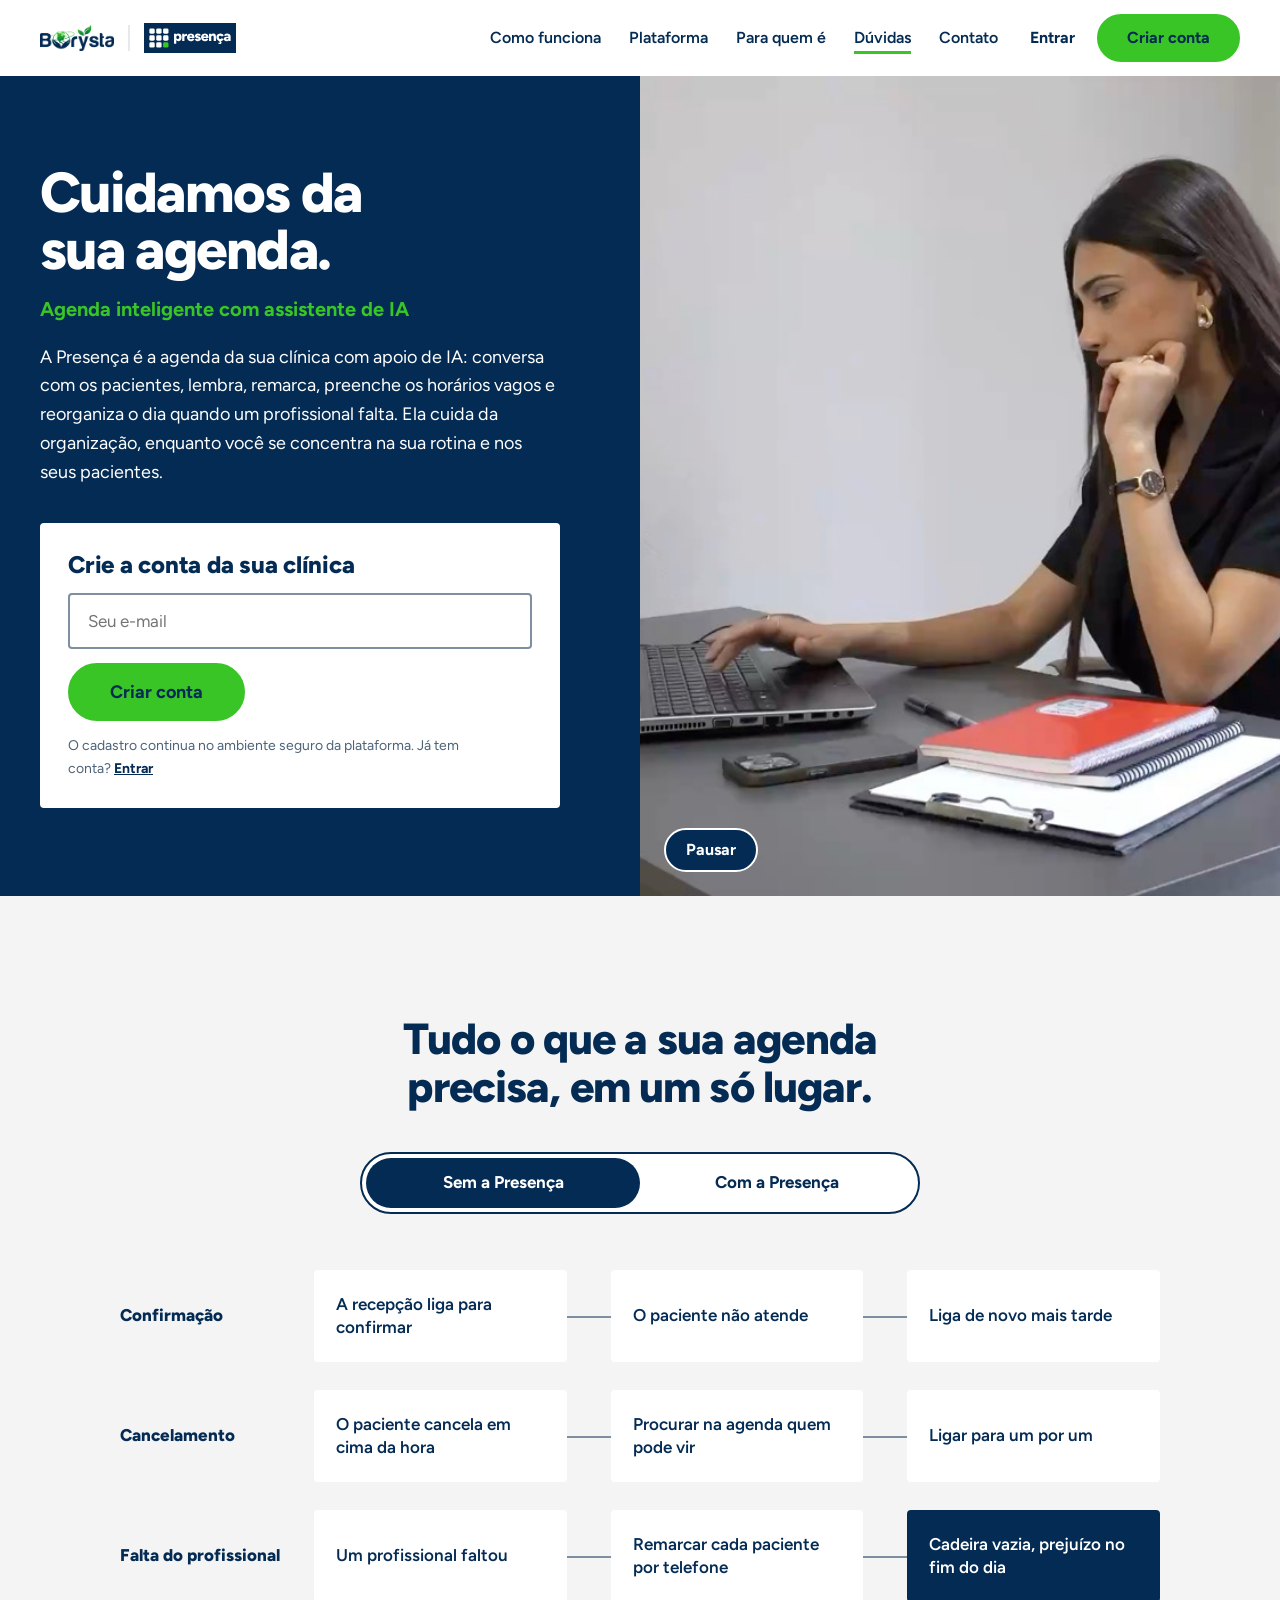
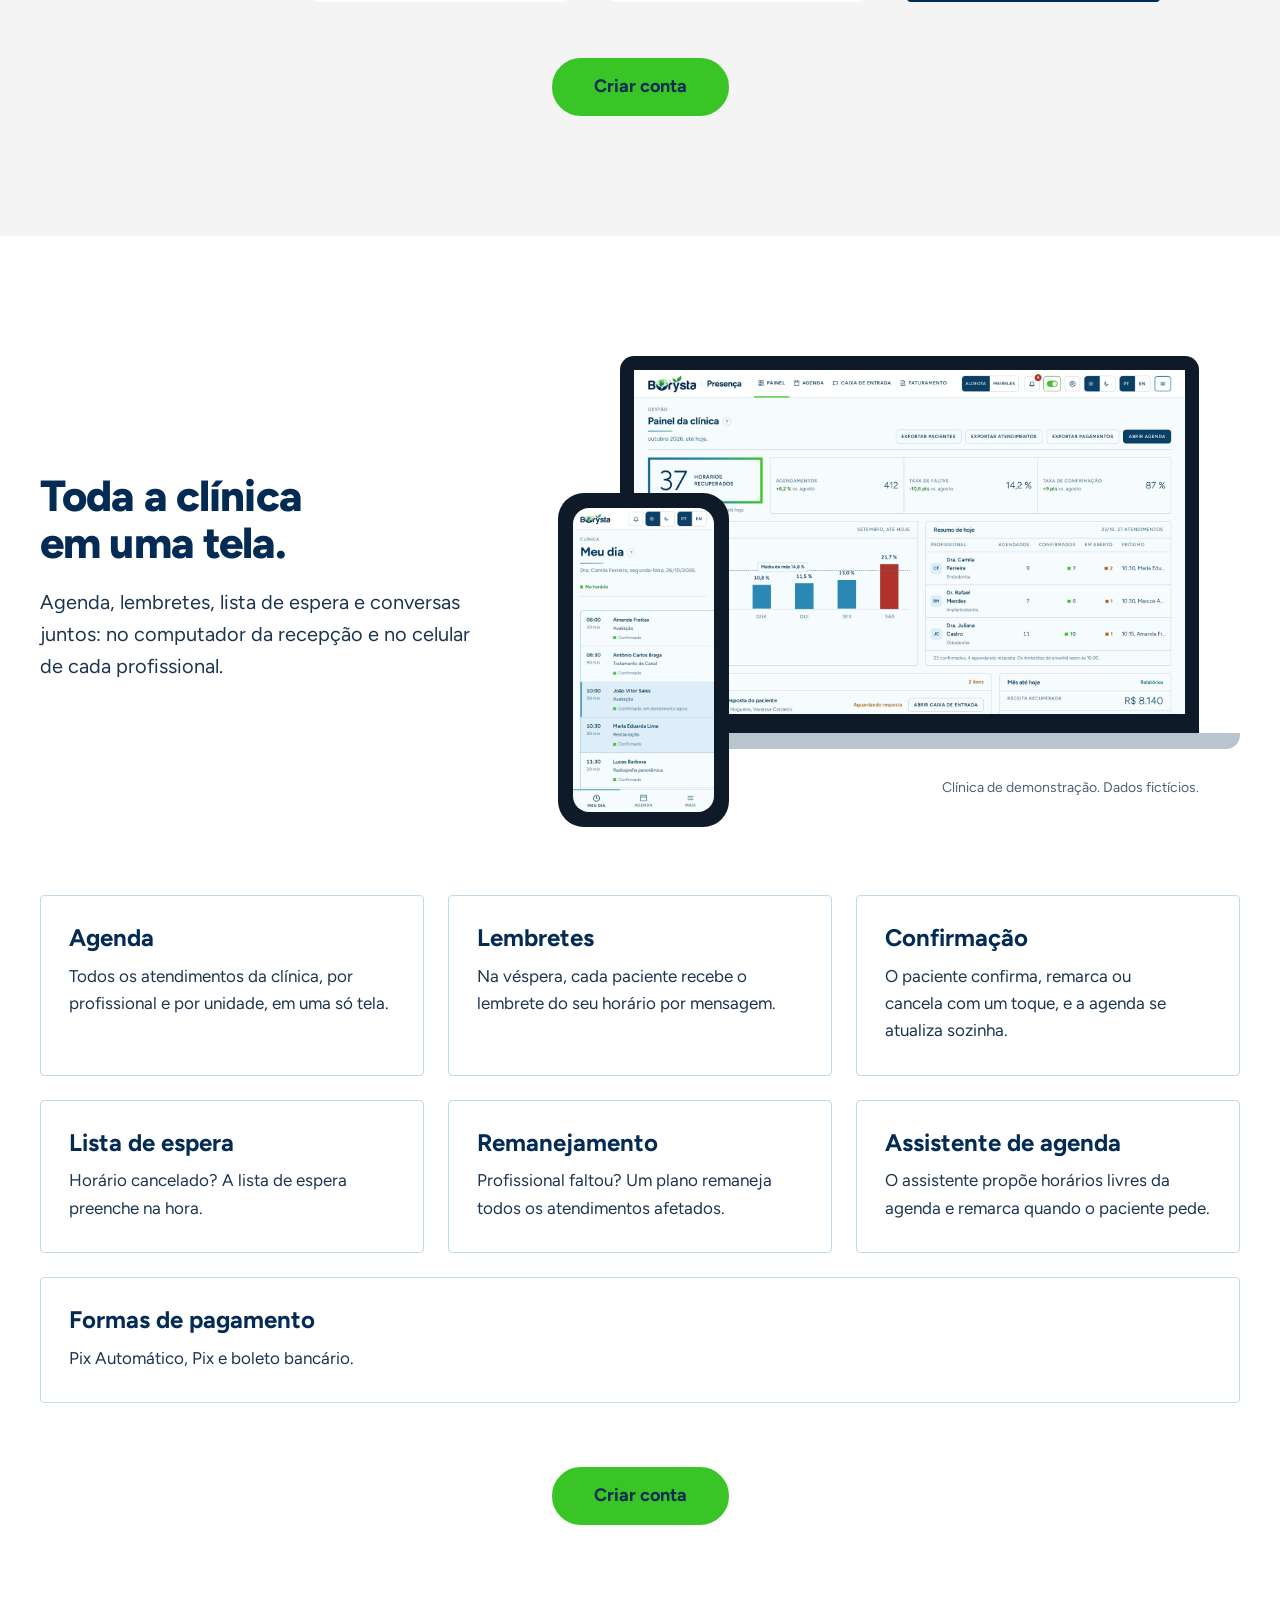
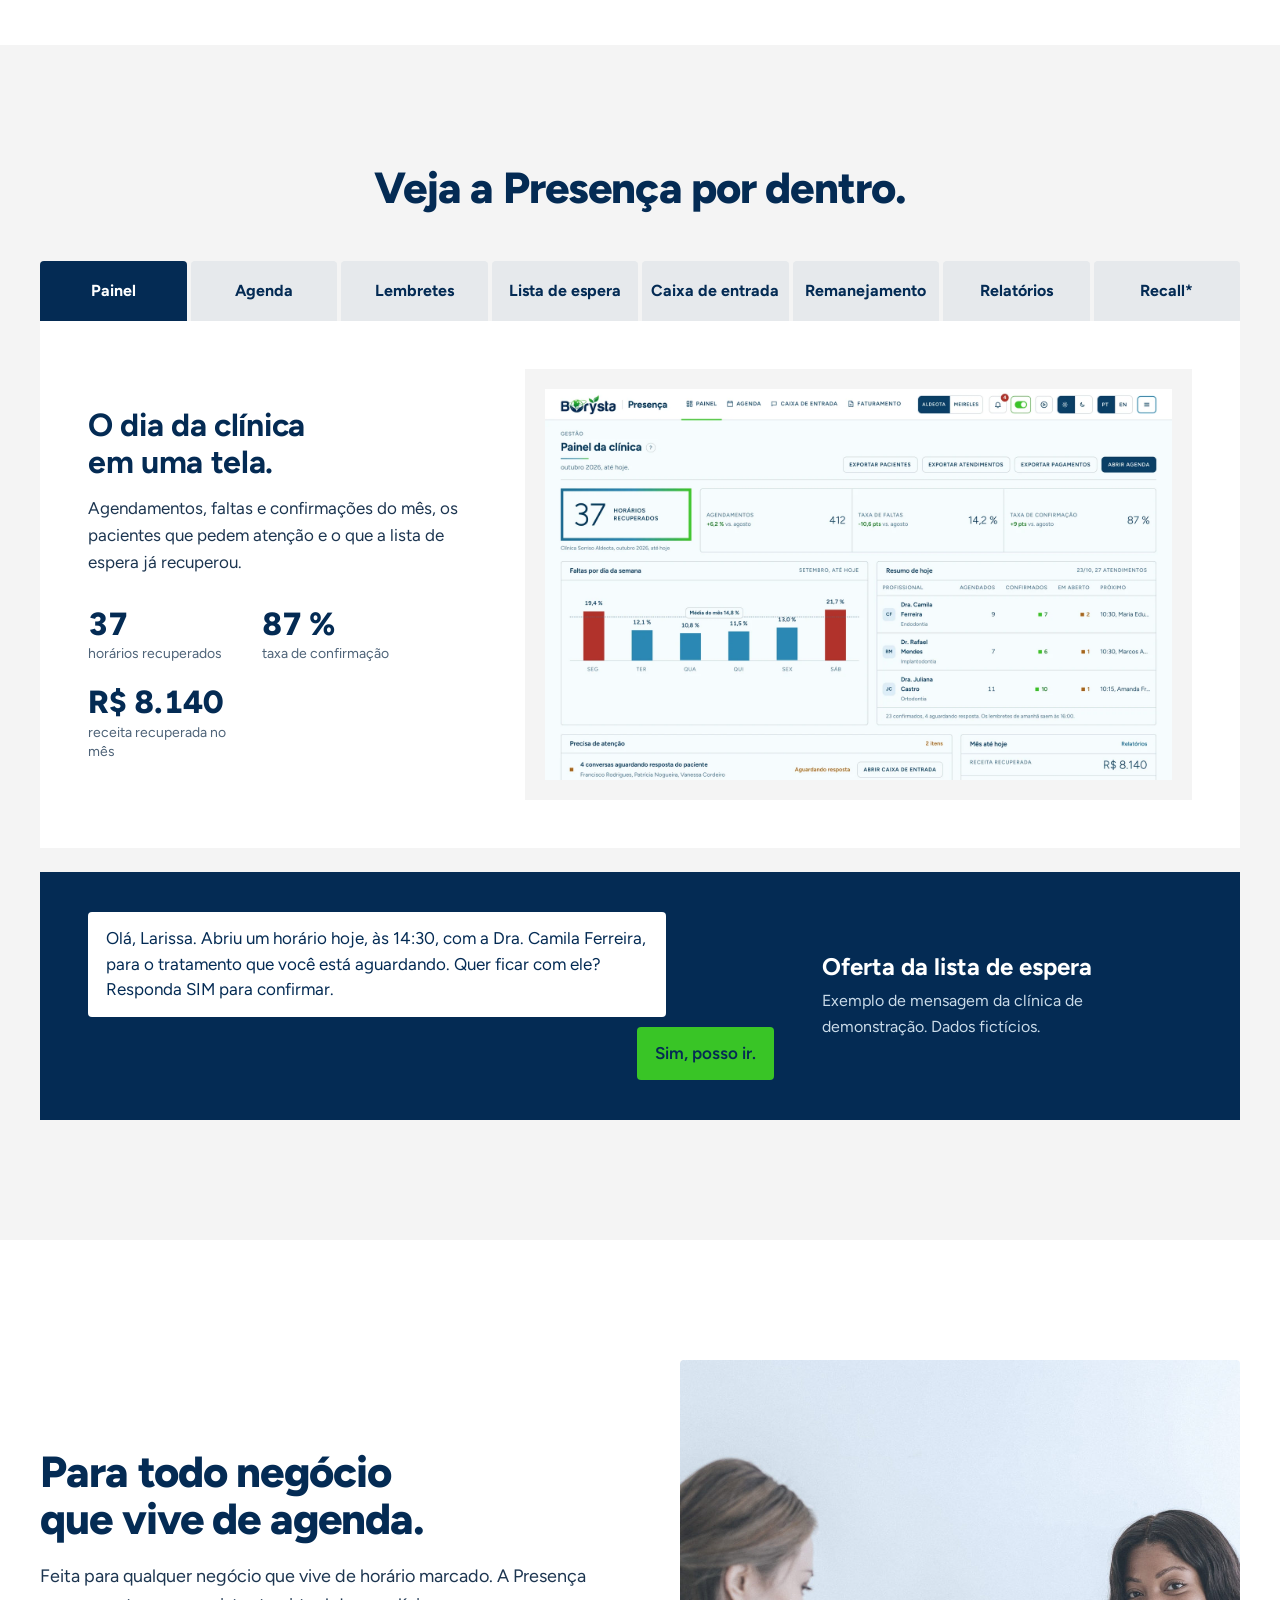
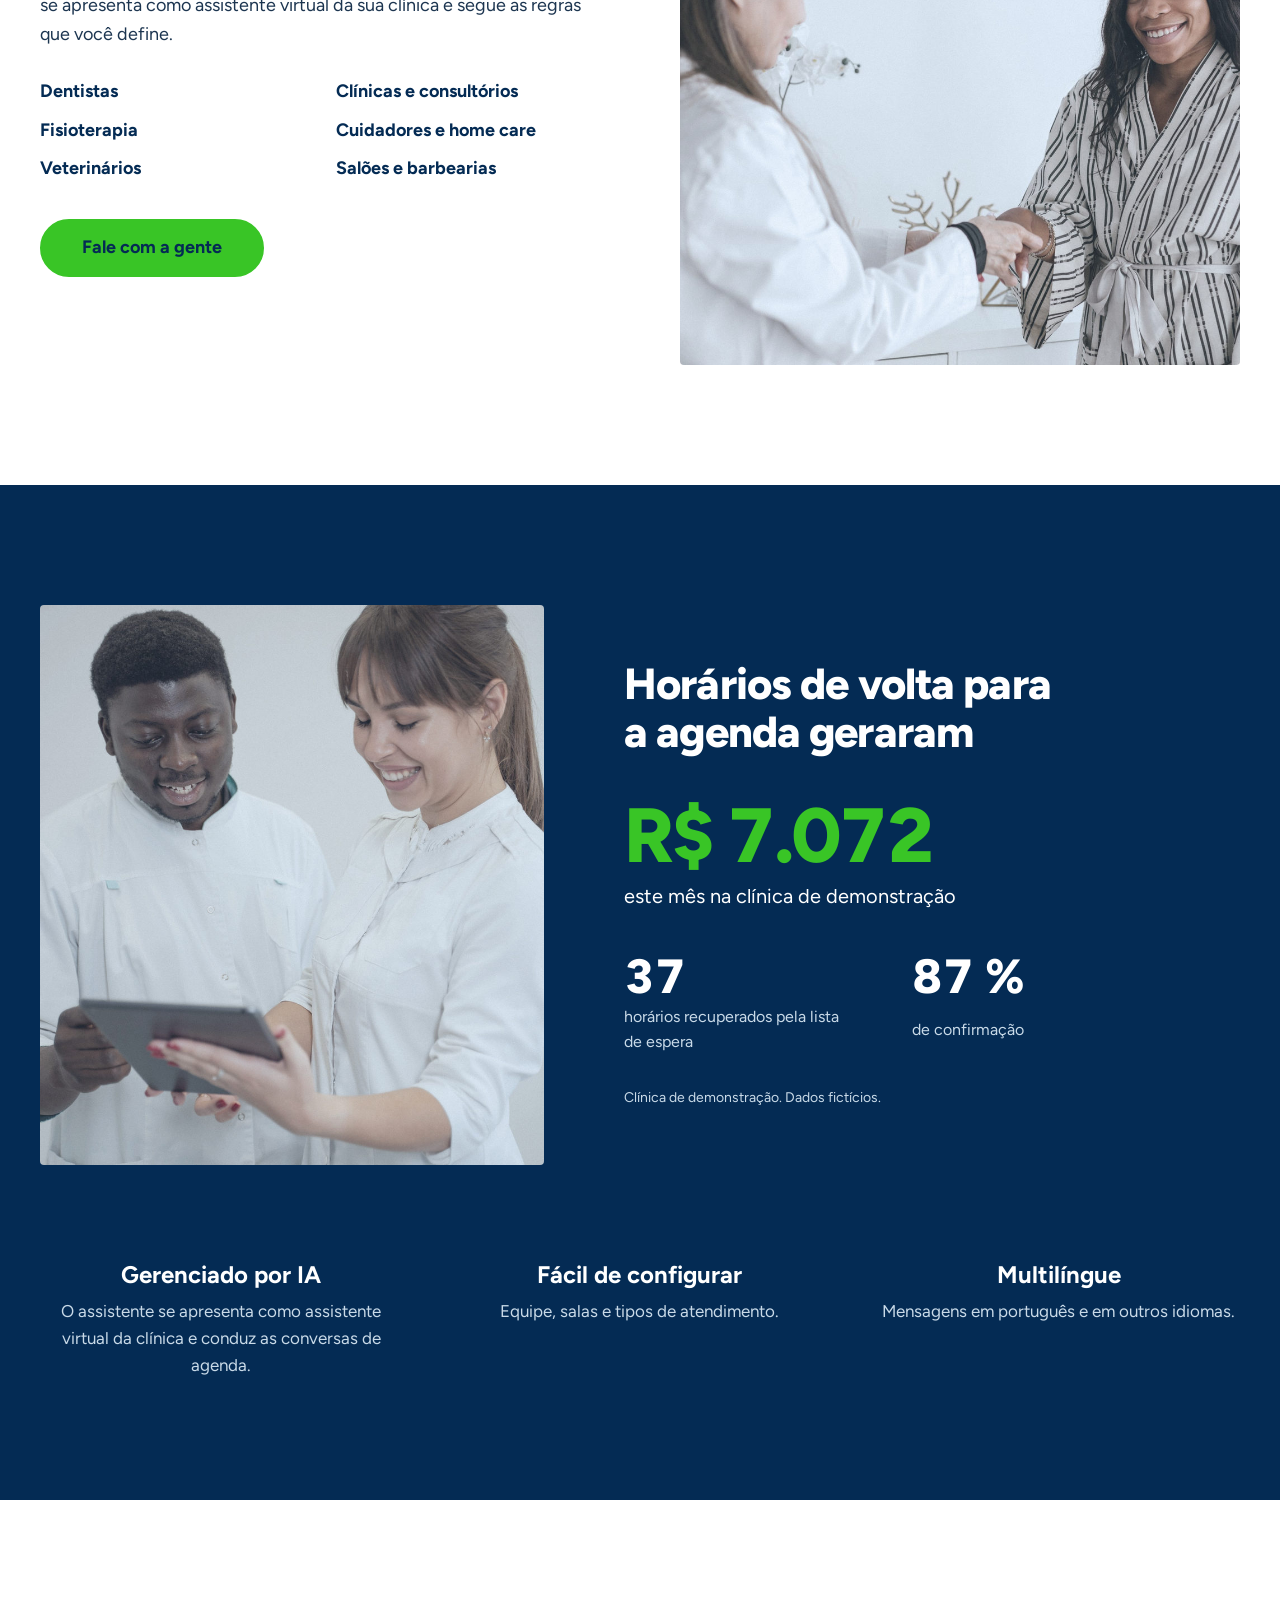
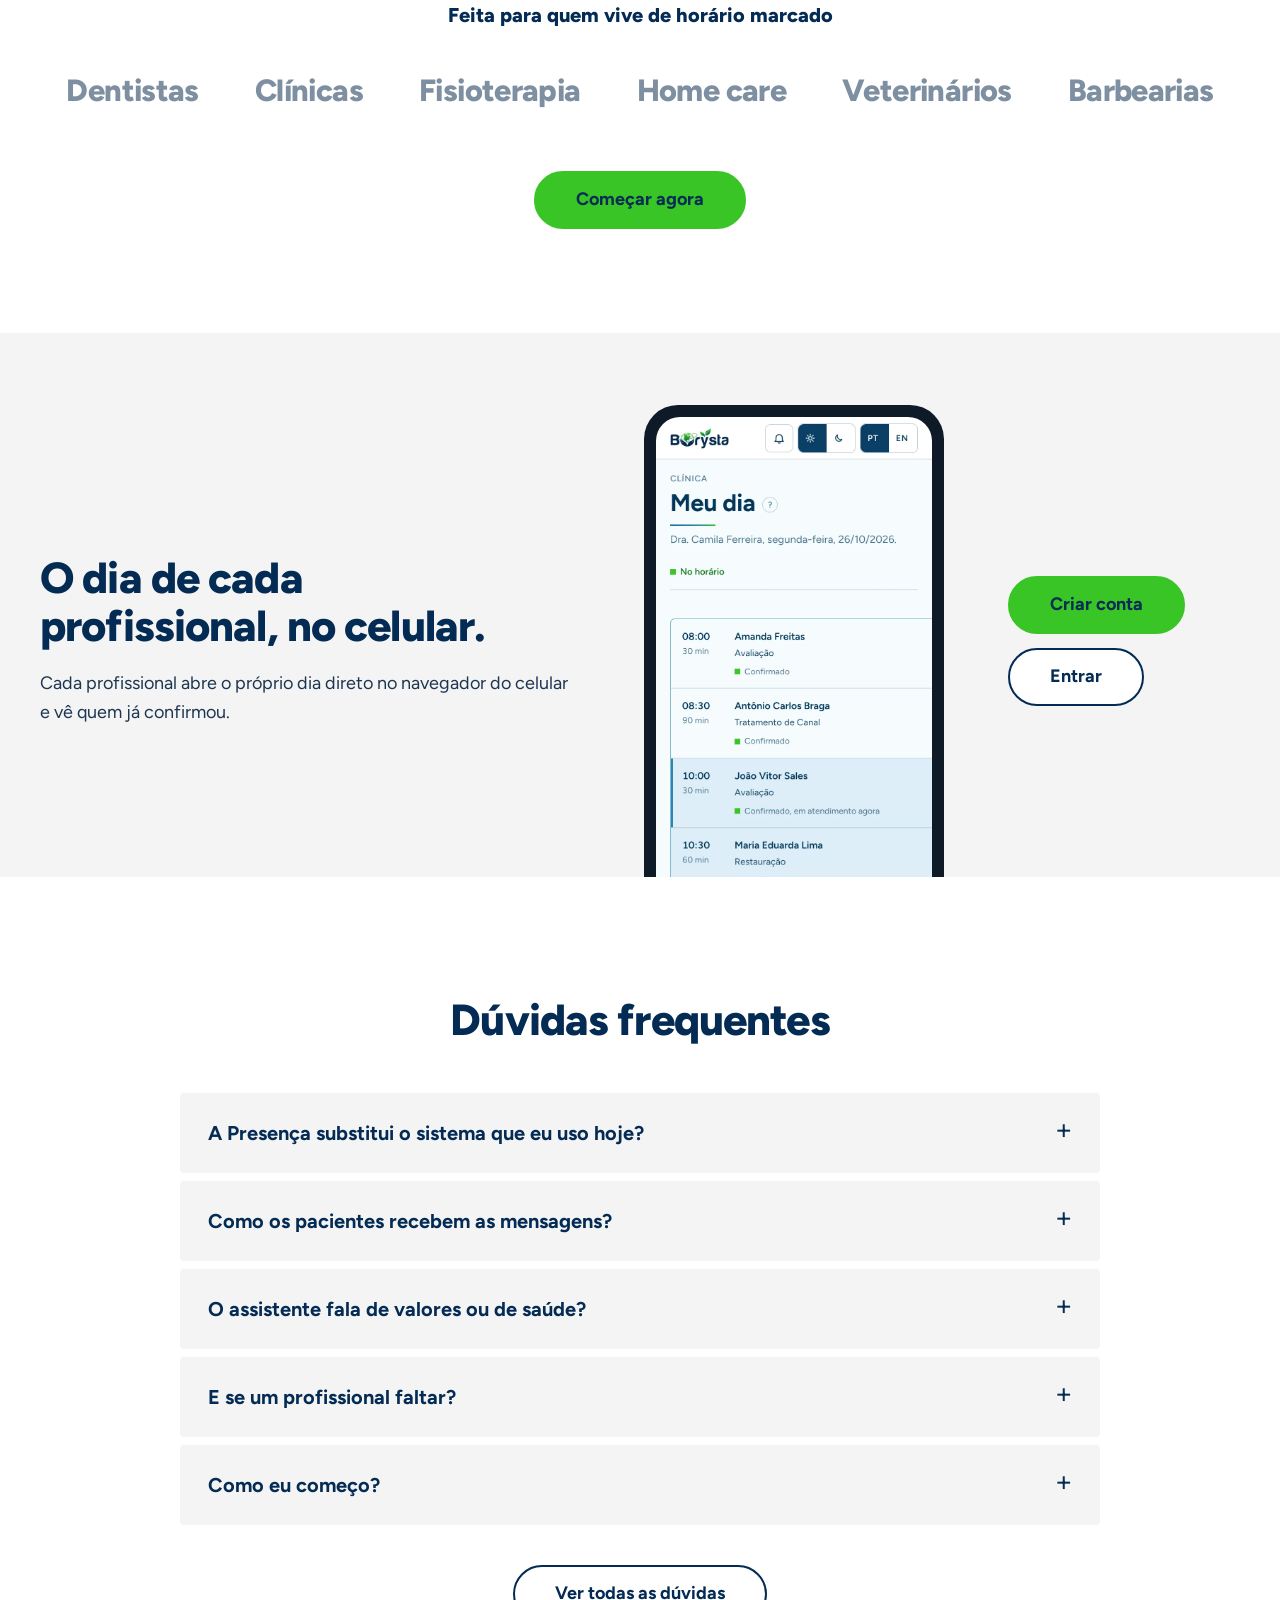
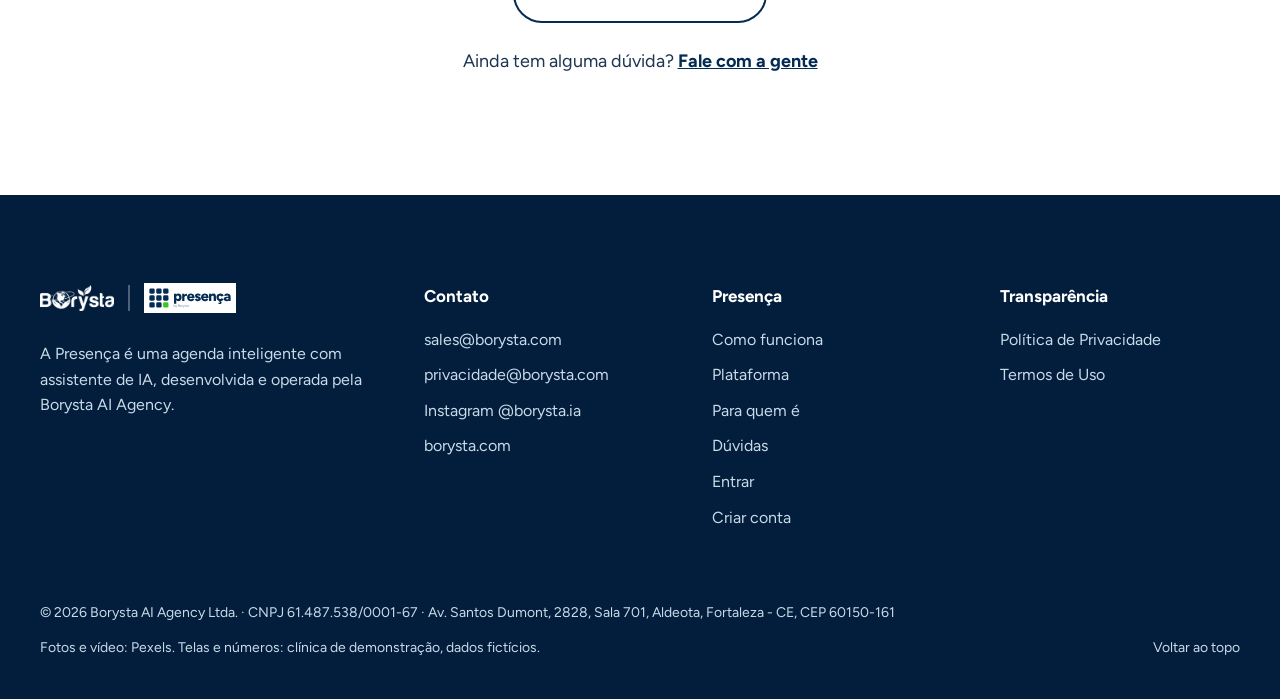
==== index.html @ fab184d5 "fix(site): remove duplicate login modal and navigate directly to /app/#/login" ====
<!doctype html>
<html lang="pt-BR">
<head>
<meta charset="utf-8">
<meta name="viewport" content="width=device-width, initial-scale=1">
<title>Presença, agenda inteligente com assistente de IA</title>
<meta name="description" content="A Presença é uma agenda inteligente com assistente de IA: lembretes, confirmações, lista de espera e um assistente que conduz as conversas de agenda por mensagens. Desenvolvida e operada pela Borysta.">
<meta name="theme-color" content="#FFFFFF">
<link rel="canonical" href="https://presenca.borysta.com/">
<link rel="alternate" type="text/plain" href="https://presenca.borysta.com/llms.txt" title="LLM Service Catalog Index">
<link rel="alternate" type="text/plain" href="https://presenca.borysta.com/llms-full.txt" title="LLM Complete Service Catalog">
<link rel="icon" href="assets/logo/favicon.svg" type="image/svg+xml">
<link rel="preload" href="assets/fonts/Figtree-800.woff2" as="font" type="font/woff2" crossorigin>
<link rel="preload" href="assets/fonts/Figtree-400.woff2" as="font" type="font/woff2" crossorigin>
<link rel="preload" as="image" href="assets/video/hero-poster.jpg" fetchpriority="high">
<link rel="stylesheet" href="assets/site.css">
<script type="application/ld+json">
{
  "@context": "https://schema.org",
  "@graph": [
    {
      "@type": "Organization",
      "@id": "https://presenca.borysta.com/#organization",
      "name": "Borysta AI Agency Ltda.",
      "brand": "Presença",
      "taxID": "61.487.538/0001-67",
      "url": "https://presenca.borysta.com",
      "email": "sales@borysta.com",
      "sameAs": ["https://borysta.com", "https://www.instagram.com/borysta.ia"],
      "contactPoint": [
        {
          "@type": "ContactPoint",
          "contactType": "sales",
          "email": "sales@borysta.com",
          "availableLanguage": ["Portuguese", "English"]
        },
        {
          "@type": "ContactPoint",
          "contactType": "data protection officer",
          "email": "privacidade@borysta.com",
          "availableLanguage": ["Portuguese", "English"]
        }
      ],
      "address": {
        "@type": "PostalAddress",
        "streetAddress": "Av. Santos Dumont, 2828, Sala 701, Aldeota",
        "addressLocality": "Fortaleza",
        "addressRegion": "CE",
        "postalCode": "60150-161",
        "addressCountry": "BR"
      }
    },
    {
      "@type": "SoftwareApplication",
      "@id": "https://presenca.borysta.com/#software",
      "name": "Presença",
      "applicationCategory": "BusinessApplication, HealthApplication",
      "operatingSystem": "Web, iOS, Android",
      "inLanguage": ["pt-BR", "en"],
      "description": "A Presença é uma agenda inteligente com assistente de IA: lembretes, confirmações, lista de espera e um assistente que conduz as conversas de agenda por mensagens. Desenvolvida e operada pela Borysta.",
      "url": "https://presenca.borysta.com",
      "provider": { "@id": "https://presenca.borysta.com/#organization" },
      "featureList": [
        "Agenda multi-profissional e multi-sala",
        "Lembretes e confirmação ativa de consultas na véspera (D-1)",
        "Lista de espera inteligente para preenchimento automático de horários vagos",
        "Plano de realocação de agenda em caso de falta do profissional com preservação de continuidade de tratamento",
        "Assistente de IA de recepção com conformidade CFM/CFO, ANVISA RDC 657/2022 e LGPD",
        "Recall de retornos periódicos e envio de nota fiscal (NFS-e em PDF) ao paciente"
      ]
    }
  ]
}
</script>
<script src="assets/init.js"></script>
</head>
<body>
<a class="skip" href="#conteudo">Pular para o conteúdo</a>

<header class="head">
  <div class="wrap head__in">
    <a class="brand" href="#inicio" aria-label="Presença por Borysta, início">
      <img class="brand__b" src="assets/logo/borysta.png" width="720" height="254" alt="">
      <span class="brand__sep" aria-hidden="true"></span>
      <img class="brand__p" src="assets/logo/presenca-navy.svg" width="1376" height="446" alt="">
    </a>
    <nav class="nav" aria-label="Principal">
      <a href="#como-funciona">Como funciona</a>
      <a href="#plataforma">Plataforma</a>
      <a href="#para-quem">Para quem é</a>
      <a href="#duvidas">Dúvidas</a>
      <a href="#contato">Contato</a>
    </nav>
    <div class="head__acts">
      <a class="head__login" href="https://dev.presenca.borysta.com/app/#/login" data-app="login">Entrar</a>
      <a class="btn" href="https://dev.presenca.borysta.com/app/#/cadastro" data-app="cadastro">Criar conta</a>
      <button class="burger" type="button" aria-expanded="false" aria-controls="menu" data-burger>Menu</button>
    </div>
  </div>
  <div class="drawer" id="menu" hidden data-drawer>
    <nav class="wrap drawer__in" aria-label="Menu">
      <a href="#como-funciona">Como funciona</a>
      <a href="#plataforma">Plataforma</a>
      <a href="#para-quem">Para quem é</a>
      <a href="#duvidas">Dúvidas</a>
      <a href="#contato">Contato</a>
      <span class="drawer__acts">
        <a class="btn btn--line" href="https://dev.presenca.borysta.com/app/#/login">Entrar</a>
        <a class="btn" href="https://dev.presenca.borysta.com/app/#/cadastro">Criar conta</a>
      </span>
    </nav>
  </div>
</header>

<main id="conteudo">

<section class="hero" id="inicio" aria-labelledby="hero-t">
  <div class="hero__visual">
    <video class="hero__video" muted loop playsinline preload="none" poster="assets/video/hero-poster.jpg" width="1920" height="1080" aria-label="Mulher trabalhando no notebook em um escritório tranquilo" data-hero-video>
      <source src="assets/video/hero-1080.mp4" type="video/mp4" media="(min-width: 961px)">
      <source src="assets/video/hero-540.mp4" type="video/mp4">
    </video>
    <button class="hero__pause" type="button" data-hero-pause hidden>Pausar</button>
  </div>
  <div class="wrap hero__in">
    <div class="hero__text">
      <h1 id="hero-t">Cuidamos da sua agenda.</h1>
      <p class="hero__sub">Agenda inteligente com assistente de IA</p>
      <p class="hero__lead">A Presença é a agenda da sua clínica com apoio de IA: conversa com os pacientes, lembra, remarca, preenche os horários vagos e reorganiza o dia quando um profissional falta. Ela cuida da organização, enquanto você se concentra na sua rotina e nos seus pacientes.</p>
      <form class="signup" action="https://dev.presenca.borysta.com/app/#/cadastro" data-app="cadastro" data-signup>
        <h2 class="signup__t">Crie a conta da sua clínica</h2>
        <label class="sr" for="s-mail">E-mail</label>
        <input id="s-mail" type="email" placeholder="Seu e-mail" autocomplete="email" spellcheck="false">
        <button class="btn btn--lg" type="submit">Criar conta</button>
        <p class="signup__note">O cadastro continua no ambiente seguro da plataforma. Já tem conta? <a href="https://dev.presenca.borysta.com/app/#/login">Entrar</a></p>
      </form>
    </div>
  </div>
</section>

<section class="fluxo" id="como-funciona" aria-labelledby="fluxo-t">
  <div class="wrap">
    <h2 class="center" id="fluxo-t">Tudo o que a sua agenda precisa, em um só lugar.</h2>
    <div class="switch" role="group" aria-label="Comparar" data-switch hidden>
      <button type="button" aria-pressed="true" data-show="sem">Sem a Presença</button>
      <button type="button" aria-pressed="false" data-show="com">Com a Presença</button>
    </div>
    <div class="flow" data-flow="sem">
      <h3 class="flow__t">Sem a Presença</h3>
      <div class="flow__row">
        <p class="flow__k">Confirmação</p>
        <ol><li>A recepção liga para confirmar</li><li>O paciente não atende</li><li>Liga de novo mais tarde</li></ol>
      </div>
      <div class="flow__row">
        <p class="flow__k">Cancelamento</p>
        <ol><li>O paciente cancela em cima da hora</li><li>Procurar na agenda quem pode vir</li><li>Ligar para um por um</li></ol>
      </div>
      <div class="flow__row">
        <p class="flow__k">Falta do profissional</p>
        <ol><li>Um profissional faltou</li><li>Remarcar cada paciente por telefone</li><li class="is-end">Cadeira vazia, prejuízo no fim do dia</li></ol>
      </div>
    </div>
    <div class="flow flow--com" data-flow="com">
      <h3 class="flow__t">Com a Presença</h3>
      <div class="flow__row">
        <p class="flow__k">Confirmação</p>
        <ol><li>O lembrete sai na véspera, às 16:00</li><li>O paciente confirma com um toque</li><li>A agenda se atualiza sozinha</li></ol>
      </div>
      <div class="flow__row">
        <p class="flow__k">Cancelamento</p>
        <ol><li>O paciente cancela</li><li>A lista de espera recebe a oferta</li><li>Quem aceita a oferta fica com o horário</li></ol>
      </div>
      <div class="flow__row">
        <p class="flow__k">Falta do profissional</p>
        <ol><li>Um profissional faltou</li><li>Um plano remaneja os atendimentos afetados</li><li class="is-end">A recepção revisa e aprova</li></ol>
      </div>
    </div>
    <p class="center"><a class="btn btn--lg" href="https://dev.presenca.borysta.com/app/#/cadastro" data-app="cadastro">Criar conta</a></p>
  </div>
</section>

<section class="tela" aria-labelledby="tela-t">
  <div class="wrap tela__in">
    <div class="tela__text">
      <h2 id="tela-t">Toda a clínica em uma tela.</h2>
      <p>Agenda, lembretes, lista de espera e conversas juntos: no computador da recepção e no celular de cada profissional.</p>
    </div>
    <figure class="device" data-reveal="screen">
      <div class="device__laptop"><img src="assets/img/app/painel.webp" width="1600" height="1000" alt="Painel da Presença com 37 horários recuperados, 412 agendamentos e taxa de confirmação de 87 por cento" loading="lazy" decoding="async"></div>
      <div class="device__phone"><img src="assets/img/app/meu-dia.webp" width="780" height="1688" alt="Tela Meu dia no celular, com os atendimentos confirmados de uma dentista" loading="lazy" decoding="async"></div>
      <figcaption class="device__note">Clínica de demonstração. Dados fictícios.</figcaption>
    </figure>
  </div>
  <div class="wrap">
    <div class="nutzen">
      <article><h3>Agenda</h3><p>Todos os atendimentos da clínica, por profissional e por unidade, em uma só tela.</p></article>
      <article><h3>Lembretes</h3><p>Na véspera, cada paciente recebe o lembrete do seu horário por mensagem.</p></article>
      <article><h3>Confirmação</h3><p>O paciente confirma, remarca ou cancela com um toque, e a agenda se atualiza sozinha.</p></article>
      <article><h3>Lista de espera</h3><p>Horário cancelado? A lista de espera preenche na hora.</p></article>
      <article><h3>Remanejamento</h3><p>Profissional faltou? Um plano remaneja todos os atendimentos afetados.</p></article>
      <article><h3>Assistente de agenda</h3><p>O assistente propõe horários livres da agenda e remarca quando o paciente pede.</p></article>
      <article class="nutzen__pay"><h3>Formas de pagamento</h3><p>Pix Automático, Pix e boleto bancário.</p></article>
    </div>
    <p class="center"><a class="btn btn--lg" href="https://dev.presenca.borysta.com/app/#/cadastro" data-app="cadastro">Criar conta</a></p>
  </div>
</section>

<section class="plataforma" id="plataforma" aria-labelledby="pla-t">
  <div class="wrap">
    <h2 class="center" id="pla-t">Veja a Presença por dentro.</h2>
    <div class="tabs" data-tabs>
      <div class="tabs__list" role="tablist" aria-label="Telas da plataforma" hidden>
        <button type="button" role="tab" id="t-painel" aria-controls="p-painel">Painel</button>
        <button type="button" role="tab" id="t-agenda" aria-controls="p-agenda">Agenda</button>
        <button type="button" role="tab" id="t-lembretes" aria-controls="p-lembretes">Lembretes</button>
        <button type="button" role="tab" id="t-lista" aria-controls="p-lista">Lista de espera</button>
        <button type="button" role="tab" id="t-caixa" aria-controls="p-caixa">Caixa de entrada</button>
        <button type="button" role="tab" id="t-reman" aria-controls="p-reman">Remanejamento</button>
        <button type="button" role="tab" id="t-relat" aria-controls="p-relat">Relatórios</button>
        <button type="button" role="tab" id="t-recall" aria-controls="p-recall">Recall*</button>
      </div>

      <div class="tabs__panel" id="p-painel" role="tabpanel" aria-labelledby="t-painel">
        <div class="tabs__text">
          <h3>O dia da clínica em uma tela.</h3>
          <p>Agendamentos, faltas e confirmações do mês, os pacientes que pedem atenção e o que a lista de espera já recuperou.</p>
          <dl class="figs">
            <div><dt>horários recuperados</dt><dd>37</dd></div>
            <div><dt>taxa de confirmação</dt><dd>87&nbsp;%</dd></div>
            <div><dt>receita recuperada no mês</dt><dd>R$&nbsp;8.140</dd></div>
          </dl>
        </div>
        <figure class="shot" data-reveal="screen"><img src="assets/img/app/painel.webp" width="1600" height="1000" alt="Painel da Presença com 37 horários recuperados, 412 agendamentos, taxa de faltas de 14,2 por cento e taxa de confirmação de 87 por cento" loading="lazy" decoding="async"></figure>
      </div>

      <div class="tabs__panel" id="p-agenda" role="tabpanel" aria-labelledby="t-agenda">
        <div class="tabs__text">
          <h3>Cancelou? A agenda já sabe.</h3>
          <p>O horário de Ricardo ficou livre. A lista de espera recebeu a oferta, Larissa aceitou e o horário voltou a ser ocupado, sem nenhuma ligação.</p>
          <div class="toggle" role="group" aria-label="Estado da agenda" data-toggle hidden>
            <button type="button" aria-pressed="false" data-show="0">Cancelado agora</button>
            <button type="button" aria-pressed="true" data-show="1">Recuperado</button>
          </div>
          <dl class="figs">
            <div><dt>recuperados neste horário</dt><dd>+R$&nbsp;380</dd></div>
          </dl>
        </div>
        <figure class="shot" data-states><img src="assets/img/app/agenda-cancelado.webp" width="1600" height="1000" alt="Agenda do dia com o atendimento de Ricardo Tavares marcado como cancelado agora e a lista de espera ativada" loading="lazy" decoding="async" hidden><img src="assets/img/app/agenda.webp" width="1600" height="1000" alt="Agenda do dia com o horário de Larissa Gomes recuperado pela lista de espera, mais 380 reais" loading="lazy" decoding="async"></figure>
      </div>

      <div class="tabs__panel" id="p-lembretes" role="tabpanel" aria-labelledby="t-lembretes">
        <div class="tabs__text">
          <h3>Os lembretes de amanhã, prontos.</h3>
          <p>A Presença prepara os lembretes da véspera com os botões Confirmar, Remarcar e Cancelar. A recepção só acompanha.</p>
          <dl class="figs">
            <div><dt>atendimentos amanhã</dt><dd>17</dd></div>
            <div><dt>lembretes programados</dt><dd>17</dd></div>
            <div><dt>horário do envio</dt><dd>16:00</dd></div>
          </dl>
        </div>
        <figure class="shot"><img src="assets/img/app/lembretes.webp" width="1600" height="1000" alt="Lembretes de amanhã: 17 atendimentos e 17 lembretes programados, cada um com os botões confirmar, remarcar e cancelar" loading="lazy" decoding="async"></figure>
      </div>

      <div class="tabs__panel" id="p-lista" role="tabpanel" aria-labelledby="t-lista">
        <div class="tabs__text">
          <h3>Quem espera, recebe a oferta.</h3>
          <p>A fila respeita a ordem de chegada, a prioridade legal e o vínculo com o profissional. A oferta vai para um paciente por vez.</p>
          <dl class="figs">
            <div><dt>pacientes na lista</dt><dd>4</dd></div>
            <div><dt>de espera média</dt><dd>5 dias</dd></div>
            <div><dt>horários recuperados</dt><dd>37</dd></div>
          </dl>
        </div>
        <figure class="shot"><img src="assets/img/app/lista.webp" width="1600" height="1000" alt="Lista de espera com quatro pacientes, espera média de cinco dias e 37 horários recuperados" loading="lazy" decoding="async"></figure>
      </div>

      <div class="tabs__panel" id="p-caixa" role="tabpanel" aria-labelledby="t-caixa">
        <div class="tabs__text">
          <h3>O assistente conversa. A recepção acompanha.</h3>
          <p>Cada conversa fica registrada, com mensagens em português e em outros idiomas. A equipe assume a conversa quando quiser e desfaz qualquer ação com um clique.</p>
          <dl class="figs">
            <div><dt>para desfazer qualquer ação</dt><dd>1 clique</dd></div>
          </dl>
        </div>
        <figure class="shot"><img src="assets/img/app/caixa.webp" width="1600" height="1000" alt="Caixa de entrada com a conversa em que o assistente remarca o horário de um paciente" loading="lazy" decoding="async"></figure>
      </div>

      <div class="tabs__panel" id="p-reman" role="tabpanel" aria-labelledby="t-reman">
        <div class="tabs__text">
          <h3>Profissional faltou? Um plano só.</h3>
          <p>A Presença monta uma proposta para cada atendimento afetado. A recepção revisa e decide: aceitar, alterar ou ligar.</p>
          <dl class="figs">
            <div><dt>atendimentos afetados</dt><dd>11</dd></div>
            <div><dt>com proposta automática</dt><dd>10</dd></div>
            <div><dt>requer decisão</dt><dd>1</dd></div>
          </dl>
        </div>
        <figure class="shot"><img src="assets/img/app/remanejamento.webp" width="1600" height="1000" alt="Remanejamento da agenda de uma profissional ausente: 11 atendimentos afetados, 10 com proposta automática e 1 que requer decisão" loading="lazy" decoding="async"></figure>
      </div>

      <div class="tabs__panel" id="p-relat" role="tabpanel" aria-labelledby="t-relat">
        <div class="tabs__text">
          <h3>O que a Presença trouxe de volta.</h3>
          <p>Receita recuperada, ocupação da cadeira e horas ociosas, mês a mês e por profissional.</p>
          <dl class="figs">
            <div><dt>recuperados no ano</dt><dd>R$&nbsp;61.780</dd></div>
            <div><dt>horários preenchidos pela lista de espera</dt><dd>284</dd></div>
            <div><dt>ocupação da cadeira</dt><dd>78&nbsp;%</dd></div>
          </dl>
        </div>
        <figure class="shot"><img src="assets/img/app/relatorios.webp" width="1600" height="1000" alt="Relatórios com 61.780 reais recuperados no ano, ocupação da cadeira de 78 por cento e receita por profissional" loading="lazy" decoding="async"></figure>
      </div>

      <div class="tabs__panel" id="p-recall" role="tabpanel" aria-labelledby="t-recall">
        <div class="tabs__text">
          <h3>Quem precisa voltar, volta.</h3>
          <p>O Recall encontra os pacientes que já passaram do prazo de retorno de um procedimento, como uma limpeza, e envia o aviso por mensagem com horários livres. O paciente responde com um toque e já sai agendado. O intervalo de cada procedimento é definido pela clínica.</p>
          <dl class="figs">
            <div><dt>pacientes com retorno vencido</dt><dd>12</dd></div>
            <div><dt>retornos este mês</dt><dd>23</dd></div>
            <div><dt>agendaram depois do aviso</dt><dd>41&nbsp;%</dd></div>
          </dl>
          <p class="figs__note">*Incluído no Pro, adicional no Basic e no Advanced.<br>Clínica de demonstração. Dados fictícios.</p>
        </div>
        <figure class="shot"><img src="assets/img/app/recall.webp" width="1600" height="1000" alt="Tela Recall com 12 pacientes com retorno vencido, 23 retornos este mês, taxa de retorno de 41 por cento e a prévia da mensagem de aviso" loading="lazy" decoding="async"></figure>
      </div>
    </div>

    <figure class="voz">
      <blockquote class="voz__msg">
        <p class="b b--in">Olá, Larissa. Abriu um horário hoje, às 14:30, com a Dra. Camila Ferreira, para o tratamento que você está aguardando. Quer ficar com ele? Responda SIM para confirmar.</p>
        <p class="b b--out">Sim, posso ir.</p>
      </blockquote>
      <figcaption><strong>Oferta da lista de espera</strong>Exemplo de mensagem da clínica de demonstração. Dados fictícios.</figcaption>
    </figure>
  </div>
</section>

<section class="quem" id="para-quem" aria-labelledby="seg-t">
  <div class="wrap quem__in">
    <div class="quem__text">
      <h2 id="seg-t">Para todo negócio que vive de agenda.</h2>
      <p>Feita para qualquer negócio que vive de horário marcado. A Presença se apresenta como assistente virtual da sua clínica e segue as regras que você define.</p>
      <ul class="quem__list">
        <li>Dentistas</li>
        <li>Clínicas e consultórios</li>
        <li>Fisioterapia</li>
        <li>Cuidadores e home care</li>
        <li>Veterinários</li>
        <li>Salões e barbearias</li>
      </ul>
      <a class="btn btn--lg" href="#contato">Fale com a gente</a>
    </div>
    <figure class="quem__photo">
      <img src="assets/img/sobre.jpg" width="1000" height="1080" data-reveal="photo" alt="Médica cumprimenta uma paciente sorridente no consultório" loading="lazy" decoding="async">
    </figure>
  </div>
</section>

<section class="numeros" aria-labelledby="num-t">
  <div class="wrap numeros__in">
    <figure class="numeros__photo">
      <img src="assets/img/equipe-tablet.jpg" width="900" height="1100" data-reveal="photo" alt="Dois profissionais de saúde sorriem olhando a agenda em um tablet" loading="lazy" decoding="async">
    </figure>
    <div class="numeros__text">
      <h2 id="num-t">Horários de volta para a agenda geraram</h2>
      <p class="contador"><span class="contador__n" data-count="8140">R$&nbsp;8.140</span><span class="contador__l">este mês na clínica de demonstração</span></p>
      <dl class="stats">
        <div><dd>37</dd><dt>horários recuperados pela lista de espera</dt></div>
        <div><dd>87&nbsp;%</dd><dt>de confirmação</dt></div>
      </dl>
      <p class="numeros__note">Clínica de demonstração. Dados fictícios.</p>
    </div>
  </div>
  <div class="wrap">
    <ul class="pilares">
      <li><strong>Gerenciado por IA</strong><span>O assistente se apresenta como assistente virtual da clínica e conduz as conversas de agenda.</span></li>
      <li><strong>Fácil de configurar</strong><span>Equipe, salas e tipos de atendimento.</span></li>
      <li><strong>Multilíngue</strong><span>Mensagens em português e em outros idiomas.</span></li>
    </ul>
  </div>
</section>

<section class="marcas" aria-labelledby="marcas-t">
  <div class="wrap">
    <h2 class="marcas__t" id="marcas-t">Feita para quem vive de horário marcado</h2>
    <ul class="marcas__list">
      <li>Dentistas</li>
      <li>Clínicas</li>
      <li>Fisioterapia</li>
      <li>Home care</li>
      <li>Veterinários</li>
      <li>Barbearias</li>
    </ul>
    <p class="center"><a class="btn btn--lg" href="https://dev.presenca.borysta.com/app/#/cadastro" data-app="cadastro">Começar agora</a></p>
  </div>
</section>

<section class="celular" aria-labelledby="cel-t">
  <div class="wrap celular__in">
    <div class="celular__text">
      <h2 id="cel-t">O dia de cada profissional, no celular.</h2>
      <p>Cada profissional abre o próprio dia direto no navegador do celular e vê quem já confirmou.</p>
    </div>
    <figure class="celular__phone" data-reveal="screen">
      <div class="device__phone device__phone--solo"><img src="assets/img/app/meu-dia.webp" width="780" height="1688" alt="Tela Meu dia no celular, com os atendimentos confirmados de uma dentista" loading="lazy" decoding="async"></div>
    </figure>
    <div class="celular__acts">
      <a class="btn btn--lg" href="https://dev.presenca.borysta.com/app/#/cadastro" data-app="cadastro">Criar conta</a>
      <a class="btn btn--line btn--lg" href="https://dev.presenca.borysta.com/app/#/login">Entrar</a>
    </div>
  </div>
</section>

<section class="duvidas" id="duvidas" aria-labelledby="duv-t">
  <div class="wrap duvidas__in">
    <h2 class="center" id="duv-t">Dúvidas frequentes</h2>
    <details>
      <summary>A Presença substitui o sistema que eu uso hoje?</summary>
      <p>A Presença é a agenda da sua clínica, com mensagens e assistente. Integrações com outros sistemas vêm depois, quando a sua clínica precisar.</p>
    </details>
    <details>
      <summary>Como os pacientes recebem as mensagens?</summary>
      <p>No celular. Na véspera, cada paciente recebe o lembrete do seu horário e responde com um toque: confirmar, remarcar ou cancelar.</p>
    </details>
    <details>
      <summary>O assistente fala de valores ou de saúde?</summary>
      <p>Não. O assistente cuida só da agenda. Valores e dúvidas clínicas ficam sempre com a equipe.</p>
    </details>
    <details>
      <summary>E se um profissional faltar?</summary>
      <p>Um plano remaneja todos os atendimentos afetados. A recepção revisa e decide: aceitar, alterar ou ligar. Tratamento em andamento fica com o seu profissional.</p>
    </details>
    <details>
      <summary>Como eu começo?</summary>
      <p>Crie a conta da clínica e configure equipe, salas e tipos de atendimento. Se preferir, fale com a gente: mostramos a plataforma para você.</p>
    </details>
    <p class="center duvidas__all"><a class="btn btn--line btn--lg" href="duvidas.html">Ver todas as dúvidas</a></p>
    <p class="center duvidas__more">Ainda tem alguma dúvida? <a href="mailto:sales@borysta.com">Fale com a gente</a></p>
  </div>
</section>

</main>

<footer class="foot">
  <div class="wrap">
    <div class="foot__grid">
      <div class="foot__brand">
        <a class="foot__logo" href="#inicio" aria-label="Presença por Borysta, início">
          <img src="assets/logo/borysta.png" width="720" height="254" alt="">
          <span aria-hidden="true"></span>
          <img src="assets/logo/presenca-white.svg" width="1376" height="446" alt="">
        </a>
        <p>A Presença é uma agenda inteligente com assistente de IA, desenvolvida e operada pela Borysta AI Agency.</p>
      </div>
      <div id="contato">
        <h3>Contato</h3>
        <ul>
          <li><a href="mailto:sales@borysta.com">sales@borysta.com</a></li>
          <li><a href="mailto:privacidade@borysta.com">privacidade@borysta.com</a></li>
          <li><a href="https://www.instagram.com/borysta.ia" rel="noopener">Instagram @borysta.ia</a></li>
          <li><a href="https://borysta.com">borysta.com</a></li>
        </ul>
      </div>
      <nav aria-labelledby="fp-t">
        <h3 id="fp-t">Presença</h3>
        <ul>
          <li><a href="#como-funciona">Como funciona</a></li>
          <li><a href="#plataforma">Plataforma</a></li>
          <li><a href="#para-quem">Para quem é</a></li>
          <li><a href="#duvidas">Dúvidas</a></li>
          <li><a href="https://dev.presenca.borysta.com/app/#/login">Entrar</a></li>
          <li><a href="https://dev.presenca.borysta.com/app/#/cadastro">Criar conta</a></li>
        </ul>
      </nav>
      <nav aria-labelledby="ft-t">
        <h3 id="ft-t">Transparência</h3>
        <ul>
          <li><a href="politica-de-privacidade.html">Política de Privacidade</a></li>
          <li><a href="termos-de-uso.html">Termos de Uso</a></li>
        </ul>
      </nav>
    </div>
    <div class="foot__bottom">
      <p>© 2026 Borysta AI Agency Ltda. · CNPJ 61.487.538/0001-67 · Av. Santos Dumont, 2828, Sala 701, Aldeota, Fortaleza - CE, CEP 60150-161</p>
      <p>Fotos e vídeo: Pexels. Telas e números: clínica de demonstração, dados fictícios.</p>
      <p><a href="#inicio">Voltar ao topo</a></p>
    </div>
  </div>
</footer>

<script src="assets/site.js" defer></script>
</body>
</html>
---- assets/site.css ----
/* presenca.borysta.com, round 3: the structure of a large Brazilian fintech landing page (a full navy hero with the sign-up card,
   a before and after switch, a notebook with the product, tabs, a photo with figures, a phone, questions) in the colours of
   Presença, without the ornaments on the house list of AI tells: no gradients, no box shadows, no icons, no pastel fields,
   no thin rules, no blur, no hover movement. Buttons are fully round, the drawn devices keep the corners of a device, everything else keeps a 4px corner at most.
   Headings are centred where the layout asks for it (an exception approved for this page). Figtree is served from here (LGPD). */

@font-face { font-family: Figtree; src: url(fonts/Figtree-400.woff2) format("woff2"); font-weight: 400; font-display: swap; }
@font-face { font-family: Figtree; src: url(fonts/Figtree-500.woff2) format("woff2"); font-weight: 500; font-display: swap; }
@font-face { font-family: Figtree; src: url(fonts/Figtree-600.woff2) format("woff2"); font-weight: 600; font-display: swap; }
@font-face { font-family: Figtree; src: url(fonts/Figtree-700.woff2) format("woff2"); font-weight: 700; font-display: swap; }
@font-face { font-family: Figtree; src: url(fonts/Figtree-800.woff2) format("woff2"); font-weight: 800; font-display: swap; }

:root {
  --navy: #042B54;
  --navy-deep: #021E3C;
  --blue: #2B88B3;
  --green: #39C526;
  --ink: #1C3550;
  --muted: #4E6378;
  --soft: #C9DAE8;
  --grey: #F4F4F4;
  --grey-2: #E6E9EC;
  --field: #7D8FA1;
  --device: #0E1A27;
  --r: 4px;
  --pill: 999px;
  --wrap: 1200px;
  --head: 76px;
  --ease-out: cubic-bezier(.22, 1, .36, 1);
  --ease-in-out: cubic-bezier(.76, 0, .24, 1);
}

*, *::before, *::after { box-sizing: border-box; }
html { scroll-behavior: smooth; scroll-padding-top: calc(var(--head) + 16px); -webkit-text-size-adjust: 100%; -webkit-tap-highlight-color: rgba(43, 136, 179, .18); }
body { margin: 0; font: 400 17px/1.6 Figtree, system-ui, sans-serif; color: var(--ink); background: #fff; -webkit-font-smoothing: antialiased; }
body.menu-open { overflow: hidden; }
img, video { display: block; max-width: 100%; height: auto; }
h1, h2, h3 { margin: 0; color: var(--navy); text-wrap: balance; }
p { margin: 0; text-wrap: pretty; }
a { color: inherit; }
ul, ol, dl, dd { margin: 0; padding: 0; list-style: none; }
figure { margin: 0; }
button, input { font: inherit; }
a, button, input, label, summary { touch-action: manipulation; }
[hidden] { display: none !important; }
.sr { position: absolute; width: 1px; height: 1px; overflow: hidden; clip-path: inset(50%); white-space: nowrap; }
:focus-visible { outline: 3px solid var(--green); outline-offset: 3px; }
.skip { position: absolute; left: 16px; top: -80px; z-index: 100; padding: 10px 18px; border-radius: var(--pill); background: var(--navy); color: #fff; font-weight: 700; }
.skip:focus { top: 12px; }
.wrap { width: min(100% - 48px, var(--wrap)); margin-inline: auto; }
.center { text-align: center; }

/* --- type: one scale for the page (64, 48, 32, 24, 20, 17, 14) --- */
h2 { font-size: clamp(32px, 3.4vw, 48px); line-height: 1.1; font-weight: 800; letter-spacing: -.02em; }
h2.center { max-width: 22ch; margin-inline: auto; }

/* --- buttons: fully round, one flat colour, the colour changes under the pointer and nothing moves --- */
.btn { display: inline-flex; align-items: center; justify-content: center; min-height: 48px; padding: 11px 28px; border: 2px solid var(--green); border-radius: var(--pill); background: var(--green); color: var(--navy); font-size: 16px; font-weight: 700; line-height: 1.2; text-decoration: none; white-space: nowrap; cursor: pointer; transition: background-color .2s, border-color .2s, color .2s; }
.btn:hover { border-color: var(--navy); background: var(--navy); color: #fff; }
.btn--lg { min-height: 58px; padding: 14px 40px; font-size: 18px; }
.btn--line { border-color: var(--navy); background: #fff; }
.btn--white { border-color: #fff; background: #fff; }
.btn--white:hover { border-color: var(--navy); }
.btn--navy { border-color: var(--navy); background: var(--navy); color: #fff; }
.btn--navy:hover { border-color: var(--navy-deep); background: var(--navy-deep); }
.btn--block { width: 100%; }

/* --- header: a white bar with both logos (SOP Presença), stays on top --- */
.head { position: sticky; top: 0; z-index: 40; background: #fff; }
.head__in { display: flex; align-items: center; gap: 32px; height: var(--head); }
.brand { display: flex; align-items: center; gap: 14px; flex: none; }
.brand__b { width: auto; height: 26px; }
.brand__sep { width: 2px; height: 26px; background: var(--grey-2); }
.brand__p { width: auto; height: 30px; }
.nav { display: flex; gap: 28px; margin-left: auto; }
.nav a { padding: 6px 0; font-size: 16px; font-weight: 600; color: var(--navy); text-decoration: none; transition: color .2s; }
.nav a:hover, .nav a.is-on { text-decoration: underline 3px var(--green); text-underline-offset: 8px; }
.head__acts { display: flex; align-items: center; gap: 22px; }
.head__login { font-size: 16px; font-weight: 700; color: var(--navy); text-decoration: none; transition: color .2s; }
.head__login:hover { text-decoration: underline 3px var(--green); text-underline-offset: 8px; }
.burger { display: none; min-height: 44px; padding: 0 18px; border: 2px solid var(--navy); border-radius: var(--pill); background: #fff; color: var(--navy); font-weight: 700; cursor: pointer; }
.drawer { position: fixed; inset: var(--head) 0 0; overflow: auto; overscroll-behavior: contain; background: #fff; }
.drawer__in { display: grid; gap: 4px; padding-block: 24px 40px; }
.drawer__in > a { padding: 14px 0; font-size: 22px; font-weight: 700; color: var(--navy); text-decoration: none; }
.drawer__acts { display: grid; gap: 12px; margin-top: 20px; }

/* --- hero: the navy field over the whole width, the headline and the sign-up card on the left, the film up to the right edge --- */
.hero { position: relative; overflow: hidden; background: var(--navy); }
.hero__in { position: relative; display: flex; align-items: center; min-height: clamp(620px, calc(100svh - var(--head)), 820px); padding-block: 64px; }
.hero__text { width: min(520px, 46%); }
.hero h1 { font-size: clamp(44px, 4.4vw, 64px); line-height: 1.02; font-weight: 800; letter-spacing: -.03em; color: #fff; }
.hero__sub { margin-top: 14px; font-size: 20px; font-weight: 700; color: var(--green); }
.hero__lead { margin-top: 18px; font-size: 18px; color: #fff; }
.hero__visual { position: absolute; inset: 0 0 0 50%; background: var(--navy-deep); }
.hero__video { width: 100%; height: 100%; object-fit: cover; }
.hero__pause { position: absolute; left: 24px; bottom: 24px; min-height: 44px; padding: 0 20px; border: 2px solid #fff; border-radius: var(--pill); background: var(--navy); color: #fff; font-size: 16px; font-weight: 700; cursor: pointer; transition: background-color .2s, color .2s; }
.hero__pause:hover { background: #fff; color: var(--navy); }
.signup { display: grid; gap: 14px; margin-top: 36px; padding: 28px; border-radius: var(--r); background: #fff; }
.signup__t { font-size: 24px; line-height: 1.2; letter-spacing: -.01em; }
.signup input { width: 100%; height: 56px; padding: 0 18px; border: 2px solid var(--field); border-radius: var(--r); background: #fff; color: var(--navy); font-size: 17px; transition: border-color .2s; }
.signup input:hover { border-color: var(--navy); }
.signup input:focus { outline: none; border-color: var(--green); }
.signup .btn { justify-self: start; }
.signup__note { font-size: 14px; color: var(--muted); }
.signup__note a { font-weight: 700; color: var(--navy); }

/* --- without and with: a switch over a drawn flow of three situations; without the script both flows stand one below the other --- */
.fluxo { padding-block: 120px; background: var(--grey); }
.switch { display: flex; width: min(560px, 100%); margin: 40px auto 0; padding: 4px; border: 2px solid var(--navy); border-radius: var(--pill); background: #fff; }
.switch button { flex: 1; min-height: 50px; border: 0; border-radius: var(--pill); background: transparent; color: var(--navy); font-size: 17px; font-weight: 700; cursor: pointer; transition: background-color .2s, color .2s; }
.switch button[aria-pressed="true"] { background: var(--navy); color: #fff; }
.flow { display: grid; gap: 28px; margin: 56px auto; max-width: 1040px; }
.js .flow__t { position: absolute; width: 1px; height: 1px; overflow: hidden; clip-path: inset(50%); }
.flow__t { font-size: 24px; }
.flow__row { display: grid; grid-template-columns: 170px 1fr; gap: 24px; align-items: center; }
.flow__k { font-size: 17px; font-weight: 800; color: var(--navy); }
.flow ol { display: grid; grid-template-columns: repeat(3, 1fr); gap: 44px; }
.flow li { position: relative; display: flex; align-items: center; min-height: 92px; padding: 18px 22px; border-radius: var(--r); background: #fff; font-size: 17px; font-weight: 600; line-height: 1.35; color: var(--navy); }
.flow li + li::before { content: ""; position: absolute; right: 100%; top: 50%; width: 44px; height: 2px; background: var(--field); }
.flow li.is-end { background: var(--navy); color: #fff; }
.flow--com li + li::before { background: var(--green); }
.flow--com li.is-end { background: var(--green); color: var(--navy); }

/* --- one screen for the whole clinic: the notebook and the phone, drawn flat around real screens of the click dummy --- */
.tela { padding-block: 120px; }
.tela__in { display: grid; grid-template-columns: .8fr 1.2fr; gap: 64px; align-items: center; }
.tela__text p { margin-top: 18px; font-size: 20px; }
.device { position: relative; padding: 0 6% 0 9%; }
.device__laptop { position: relative; padding: 2.4% 2.4% 3.2%; border-radius: 14px 14px 0 0; background: var(--device); }
.device__laptop img { width: 100%; }
.device__laptop::after { content: ""; position: absolute; left: -7%; right: -7%; top: 100%; height: 16px; border-radius: 0 0 14px 14px; background: #B9C4CF; }
.device__phone { position: absolute; left: 0; bottom: -28px; width: 25%; padding: 2.2%; border-radius: 26px; background: var(--device); }
.device__phone img { width: 100%; border-radius: 16px; }
.device__note { margin-top: 44px; font-size: 14px; color: var(--muted); text-align: right; }
.nutzen { display: grid; grid-template-columns: repeat(3, 1fr); gap: 24px; margin: 96px 0 64px; }
.nutzen article { padding: 28px 28px 30px; border: 1px solid rgba(43, 136, 179, .3); border-radius: var(--r); } /* taste-skill-ignore: fine frame approved by Chris for these fields, 26.10.2026 */
.nutzen__pay { grid-column: 1 / -1; }
.nutzen h3 { font-size: 24px; line-height: 1.2; }
.nutzen p { margin-top: 10px; }

/* --- inside the platform: tabs as a bar of fields, text with figures, the screen; one example message after it --- */
.plataforma { padding-block: 120px; background: var(--grey); }
.tabs { margin-top: 48px; }
.tabs__list { display: grid; grid-template-columns: repeat(8, 1fr); gap: 4px; }
.tabs__list button { min-height: 60px; padding: 10px 8px; border: 0; border-radius: var(--r) var(--r) 0 0; background: var(--grey-2); color: var(--navy); font-size: 16px; font-weight: 700; line-height: 1.2; cursor: pointer; transition: background-color .2s, color .2s; }
.tabs__list button:hover { background: #D7DCE1; }
.tabs__list button[aria-selected="true"] { background: var(--navy); color: #fff; }
.tabs__panel { display: grid; grid-template-columns: .8fr 1.4fr; gap: 56px; align-items: center; padding: 48px; background: #fff; }
.tabs__panel + .tabs__panel { margin-top: 24px; }
.js .tabs__panel + .tabs__panel { margin-top: 0; }
.tabs__text h3 { margin-bottom: 14px; font-size: 32px; line-height: 1.15; letter-spacing: -.01em; }
.figs { display: flex; flex-wrap: wrap; align-items: flex-start; gap: 22px 40px; margin-top: 30px; }
.figs div { display: flex; flex-direction: column-reverse; gap: 2px; min-width: 120px; }
.figs dt { max-width: 11em; font-size: 14px; line-height: 1.4; color: var(--muted); }
.figs dd { font-size: 32px; line-height: 1.1; font-weight: 800; color: var(--navy); white-space: nowrap; font-variant-numeric: tabular-nums; }
.toggle { display: inline-flex; margin-top: 24px; padding: 3px; border: 2px solid var(--navy); border-radius: var(--pill); }
.toggle button { min-height: 40px; padding: 0 16px; border: 0; border-radius: var(--pill); background: #fff; color: var(--navy); font-size: 14px; font-weight: 700; cursor: pointer; transition: background-color .2s, color .2s; }
.toggle button[aria-pressed="true"] { background: var(--navy); color: #fff; }
.shot { padding: 20px; background: var(--grey); }
.shot img { width: 100%; }
.figs__note { margin-top: 22px; font-size: 14px; line-height: 1.5; color: var(--muted); }.voz { display: grid; grid-template-columns: 1.3fr .7fr; gap: 48px; align-items: center; margin-top: 24px; padding: 40px 48px; background: var(--navy); }
.voz__msg { display: grid; gap: 10px; margin: 0; }
.b { max-width: 34em; padding: 14px 18px; border-radius: var(--r); font-size: 17px; line-height: 1.5; }
.b--in { background: #fff; color: var(--navy); }
.b--out { justify-self: end; background: var(--green); color: var(--navy); font-weight: 600; }
.voz figcaption { font-size: 16px; color: var(--soft); }
.voz figcaption strong { display: block; margin-bottom: 6px; font-size: 24px; line-height: 1.2; color: #fff; }

/* --- who it is for: the text with the segments on the left, a photograph on the right --- */
.quem { padding-block: 120px; }
.quem__in { display: grid; grid-template-columns: 1fr 1fr; gap: 80px; align-items: center; }
.quem__text p { margin-top: 18px; font-size: 18px; }
.quem__list { display: grid; grid-template-columns: 1fr 1fr; gap: 10px 32px; margin: 28px 0 36px; }
.quem__list li { font-size: 18px; font-weight: 700; color: var(--navy); }
.quem__photo img { width: 100%; aspect-ratio: 1000 / 1080; object-fit: cover; border-radius: var(--r); }

/* --- the figures: a photograph on the left, the counter and two figures of the demo clinic on the right, three pillars under it --- */
.numeros { padding-block: 120px; background: var(--navy); color: var(--soft); }
.numeros h2, .numeros strong { color: #fff; }
.numeros__in { display: grid; grid-template-columns: .9fr 1.1fr; gap: 80px; align-items: center; }
.numeros__photo img { width: 100%; aspect-ratio: 900 / 1000; object-fit: cover; border-radius: var(--r); }
.contador { display: grid; gap: 6px; margin-top: 40px; }
.contador__n { font-size: clamp(56px, 6vw, 88px); line-height: 1; font-weight: 800; letter-spacing: -.03em; color: var(--green); font-variant-numeric: tabular-nums; }
.contador__l { font-size: 20px; color: #fff; }
.stats { display: flex; flex-wrap: wrap; gap: 24px 64px; margin-top: 40px; }
.stats div { display: grid; gap: 4px; }
.stats dd { font-size: 48px; line-height: 1; font-weight: 800; color: #fff; font-variant-numeric: tabular-nums; }
.stats dt { max-width: 14em; font-size: 16px; }
.numeros__note { margin-top: 32px; font-size: 14px; }
.pilares { display: grid; grid-template-columns: repeat(3, 1fr); gap: 40px 56px; margin-top: 96px; text-align: center; }
.pilares strong { display: block; margin-bottom: 8px; font-size: 24px; line-height: 1.2; }

/* --- made for: the segments set as wordmarks where other pages show customer logos --- */
.marcas { padding-block: 104px; }
.marcas__t { font-size: 20px; letter-spacing: 0; text-align: center; }
.marcas__list { display: flex; flex-wrap: wrap; justify-content: center; gap: 20px 56px; margin: 40px 0 56px; }
.marcas__list li { font-size: clamp(24px, 2.4vw, 32px); font-weight: 800; letter-spacing: -.02em; color: var(--field); }

/* --- the phone: the professional's day as the click dummy shows it in a phone browser --- */
.celular { overflow: hidden; background: var(--grey); }
.celular__in { display: grid; grid-template-columns: minmax(0, 1.4fr) auto minmax(0, .6fr); gap: 64px; align-items: center; padding-top: 72px; }
.celular__text p { margin-top: 18px; font-size: 18px; }
.celular__phone { width: 300px; align-self: end; }
.device__phone--solo { position: relative; left: auto; bottom: auto; width: 100%; padding: 12px 12px 0; border-radius: 34px 34px 0 0; }
.device__phone--solo img { border-radius: 24px 24px 0 0; aspect-ratio: 780 / 1300; object-fit: cover; object-position: top; }
.celular__acts { display: grid; gap: 14px; justify-items: start; }

/* --- questions: native disclosures on grey steps, no rules --- */
.duvidas { padding-block: 120px; }
.duvidas__in { max-width: 920px; }
.duvidas h2, .duvidas h1 { margin-bottom: 48px; }
.duvidas h1 { font-size: clamp(32px, 3.4vw, 48px); line-height: 1.1; font-weight: 800; letter-spacing: -.02em; }
.duvidas details { margin-top: 8px; border-radius: var(--r); background: var(--grey); }
.duvidas summary { display: flex; justify-content: space-between; gap: 24px; padding: 24px 28px; font-size: 20px; font-weight: 700; color: var(--navy); cursor: pointer; list-style: none; }
.duvidas summary::-webkit-details-marker { display: none; }
.duvidas summary::after { content: "+"; flex: none; font-size: 28px; line-height: .9; font-weight: 400; }
.duvidas details[open] summary::after { content: "\2212"; }
.duvidas details p { padding: 0 28px 26px; max-width: 46em; font-size: 17px; }
.duvidas__all { margin-top: 40px; }
.duvidas__all + .duvidas__more { margin-top: 24px; }
.duvidas__more { margin-top: 40px; font-size: 18px; }
.duvidas__more a { font-weight: 700; color: var(--navy); }

/* --- the contact bar --- */

/* --- footer: navy, logos, three columns, the legal pages --- */
.foot { padding-block: 88px 40px; background: var(--navy-deep); color: var(--soft); font-size: 16px; }
.foot__grid { display: grid; grid-template-columns: 1.4fr 1fr 1fr 1fr; gap: 40px 48px; }
.foot__logo { display: inline-flex; align-items: center; gap: 14px; }
.foot__logo img:first-child { width: auto; height: 26px; filter: brightness(0) invert(1); }
.foot__logo span { width: 2px; height: 26px; background: rgba(255, 255, 255, .3); }
.foot__logo img:last-child { width: auto; height: 30px; }
.foot__brand p { max-width: 24em; margin-top: 22px; }
.foot h3 { margin-bottom: 16px; font-size: 17px; color: #fff; }
.foot ul { display: grid; gap: 10px; }
.foot a { color: var(--soft); text-decoration: none; transition: color .2s; }
.foot a:hover { color: #fff; text-decoration: underline; }
.foot__bottom { display: flex; flex-wrap: wrap; justify-content: space-between; gap: 12px 32px; margin-top: 72px; font-size: 14px; }

/* --- sign-up field and checkbox tokens --- */
.field { display: grid; gap: 8px; }
.field span { font-size: 14px; font-weight: 600; color: var(--navy); }
.field input { width: 100%; height: 54px; padding: 0 16px; border: 2px solid var(--field); border-radius: var(--r); background: #fff; color: var(--navy); font-size: 16px; transition: border-color .2s; }
.field input:hover { border-color: var(--navy); }
.field input:focus { outline: none; border-color: var(--green); }
.check { display: inline-flex; align-items: center; gap: 8px; }
.check input { width: 18px; height: 18px; accent-color: var(--navy); }

/* --- motion: the hero film plays in a loop (site.js, with a pause button), photographs and screens open once when they
   come into view and the counter counts up once (site.js sets .motion, .is-in and the number). Nothing is hidden without the
   script or on paper, and a wish for reduced motion shows everything at once, the film as a still, the counter at its value. --- */
@media screen and (prefers-reduced-motion: no-preference) {
  .motion [data-reveal="photo"] { clip-path: inset(0 0 100% 0); }
  .motion [data-reveal="photo"].is-in { clip-path: inset(0); transition: clip-path 1s var(--ease-in-out); }
  .motion [data-reveal="screen"] { opacity: 0; transform: translateY(32px); }
  .motion [data-reveal="screen"].is-in { opacity: 1; transform: none; transition: opacity .7s var(--ease-out), transform .9s var(--ease-out); }
  .motion .device[data-reveal].is-in .device__phone { animation: rise .9s var(--ease-out) .25s both; }
  @keyframes rise { from { opacity: 0; transform: translateY(40px); } }
}

/* --- widths --- */
@media (max-width: 1180px) {
  .nav { display: none; }
  .burger { display: inline-flex; align-items: center; }
  .head__acts { margin-left: auto; }
  .tabs__list { grid-template-columns: repeat(4, 1fr); }
}
@media (max-width: 960px) {
  .hero__visual { position: relative; inset: auto; aspect-ratio: 16 / 9; }
  .hero__in { min-height: 0; padding-block: 48px 64px; }
  .hero__text { width: 100%; max-width: 620px; }
  .fluxo, .tela, .plataforma, .quem, .numeros, .duvidas { padding-block: 88px; }
  .flow__row { grid-template-columns: 1fr; gap: 12px; }
  .tela__in, .quem__in, .numeros__in { grid-template-columns: 1fr; gap: 48px; }
  .nutzen { grid-template-columns: 1fr 1fr; margin-top: 72px; }
  .tabs__panel { grid-template-columns: 1fr; gap: 32px; padding: 32px; }
  .voz { grid-template-columns: 1fr; gap: 24px; padding: 32px; }
  .quem__photo { order: -1; }
  .numeros__photo img { aspect-ratio: 4 / 3; }
  .pilares { grid-template-columns: 1fr; text-align: left; margin-top: 72px; }
  .celular__in { grid-template-columns: 1fr auto; gap: 40px; }
  .celular__acts { grid-column: 1; grid-row: 2; padding-bottom: 72px; align-self: start; }
  .celular__phone { grid-column: 2; grid-row: 1 / 3; width: 260px; }
  .foot__grid { grid-template-columns: 1fr 1fr; }
}
@media (max-width: 720px) {
  :root { --head: 64px; }
  body { font-size: 16px; }
  .wrap { width: calc(100% - 32px); }
  .brand { gap: 10px; }
  .brand__b { height: 20px; }
  .brand__sep { height: 22px; }
  .brand__p { height: 24px; }
  .head__acts { gap: 10px; }
  .head__acts > .btn, .head__login { display: none; }
  .hero h1 { font-size: 44px; }
  .hero__sub { font-size: 18px; }
  .hero__lead { font-size: 17px; }
  .hero__pause { left: 16px; bottom: 16px; }
  .signup { padding: 22px 20px; }
  .signup .btn { justify-self: stretch; }
  .fluxo, .tela, .plataforma, .quem, .numeros, .duvidas { padding-block: 72px; }
  .switch button { font-size: 16px; }
  .flow { margin-block: 40px; gap: 32px; }
  .flow ol { grid-template-columns: 1fr; gap: 20px; }
  .flow li { min-height: 0; padding: 16px 18px; font-size: 16px; }
  .flow li + li::before { right: auto; left: 28px; top: auto; bottom: 100%; width: 2px; height: 20px; }
  .tela__text p { font-size: 18px; }
  .device { padding-left: 14%; }
  .device .device__phone { width: 30%; border-radius: 16px; }
  .device .device__phone img { border-radius: 10px; }
  .nutzen { grid-template-columns: 1fr; gap: 16px; margin: 64px 0 48px; }
  .nutzen article { padding: 22px 20px 24px; }
  .nutzen h3 { font-size: 20px; }
  .tabs__list { grid-template-columns: 1fr 1fr; }
  .tabs__list button { border-radius: var(--r); }
  .tabs__panel { padding: 24px 16px; }
  .tabs__text h3 { font-size: 24px; }
  .figs dd { font-size: 24px; }
  .shot { padding: 10px; }
  .voz { padding: 24px 16px; }
  .b { font-size: 16px; }
  .voz figcaption strong { font-size: 20px; }
  .quem__in { gap: 36px; }
  .quem__list { grid-template-columns: 1fr; }
  .contador__n { font-size: 56px; }
  .contador__l { font-size: 18px; }
  .stats dd { font-size: 32px; }
  .pilares { margin-top: 56px; gap: 28px; }
  .pilares strong { font-size: 20px; }
  .marcas { padding-block: 72px; }
  .marcas__list { gap: 12px 28px; }
  .marcas__list li { font-size: 24px; }
  .celular__in { grid-template-columns: 1fr; gap: 32px; padding-top: 64px; }
  .celular__acts { grid-row: auto; padding-bottom: 0; justify-items: stretch; }
  .celular__phone { grid-column: auto; grid-row: auto; justify-self: center; width: 240px; }
  .duvidas summary { padding: 20px; font-size: 18px; }
  .duvidas details p { padding: 0 20px 22px; font-size: 16px; }
  .foot { padding-top: 64px; }
  .foot__grid { grid-template-columns: 1fr; }
}
@media print {
  .head, .hero__visual, .switch { display: none !important; }
  .hero, .numeros, .foot { background: #fff; }
  .hero h1, .hero__lead, .numeros h2, .numeros strong, .contador__l, .stats dd { color: var(--navy); }
}
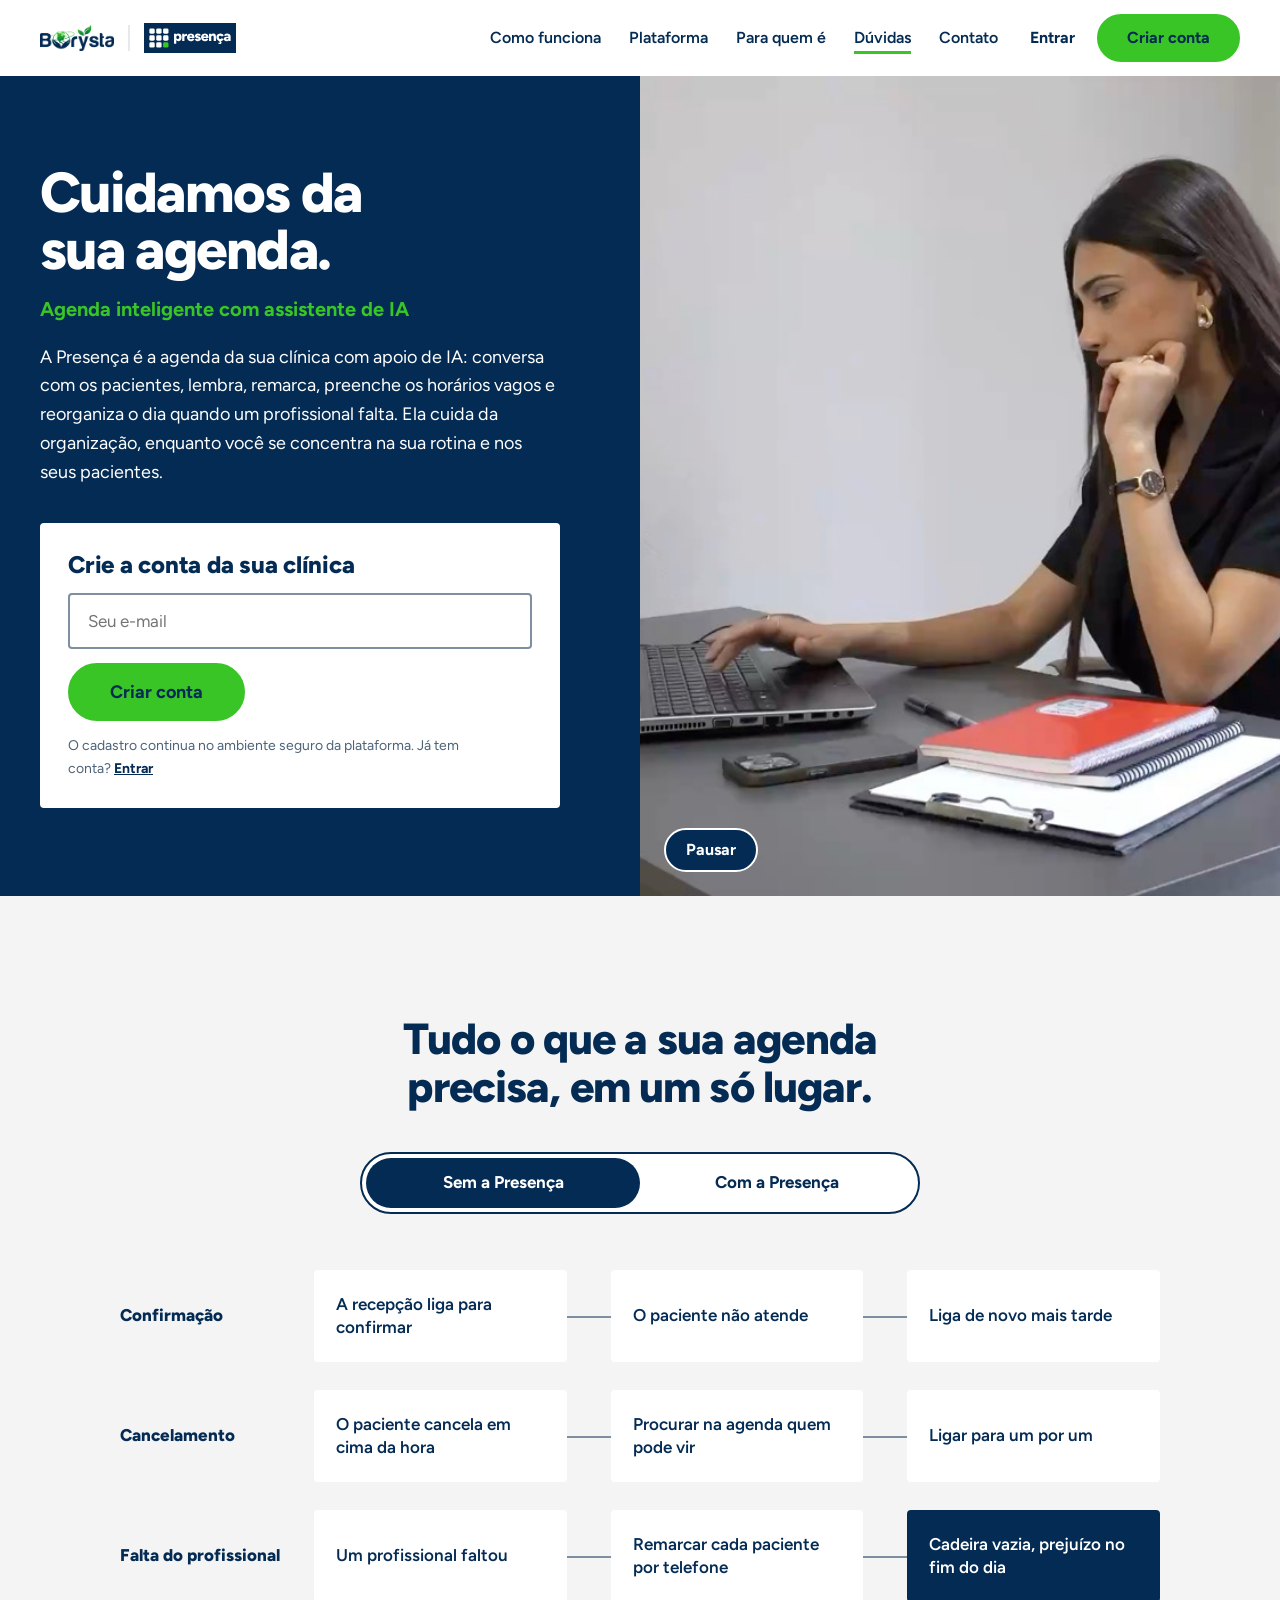
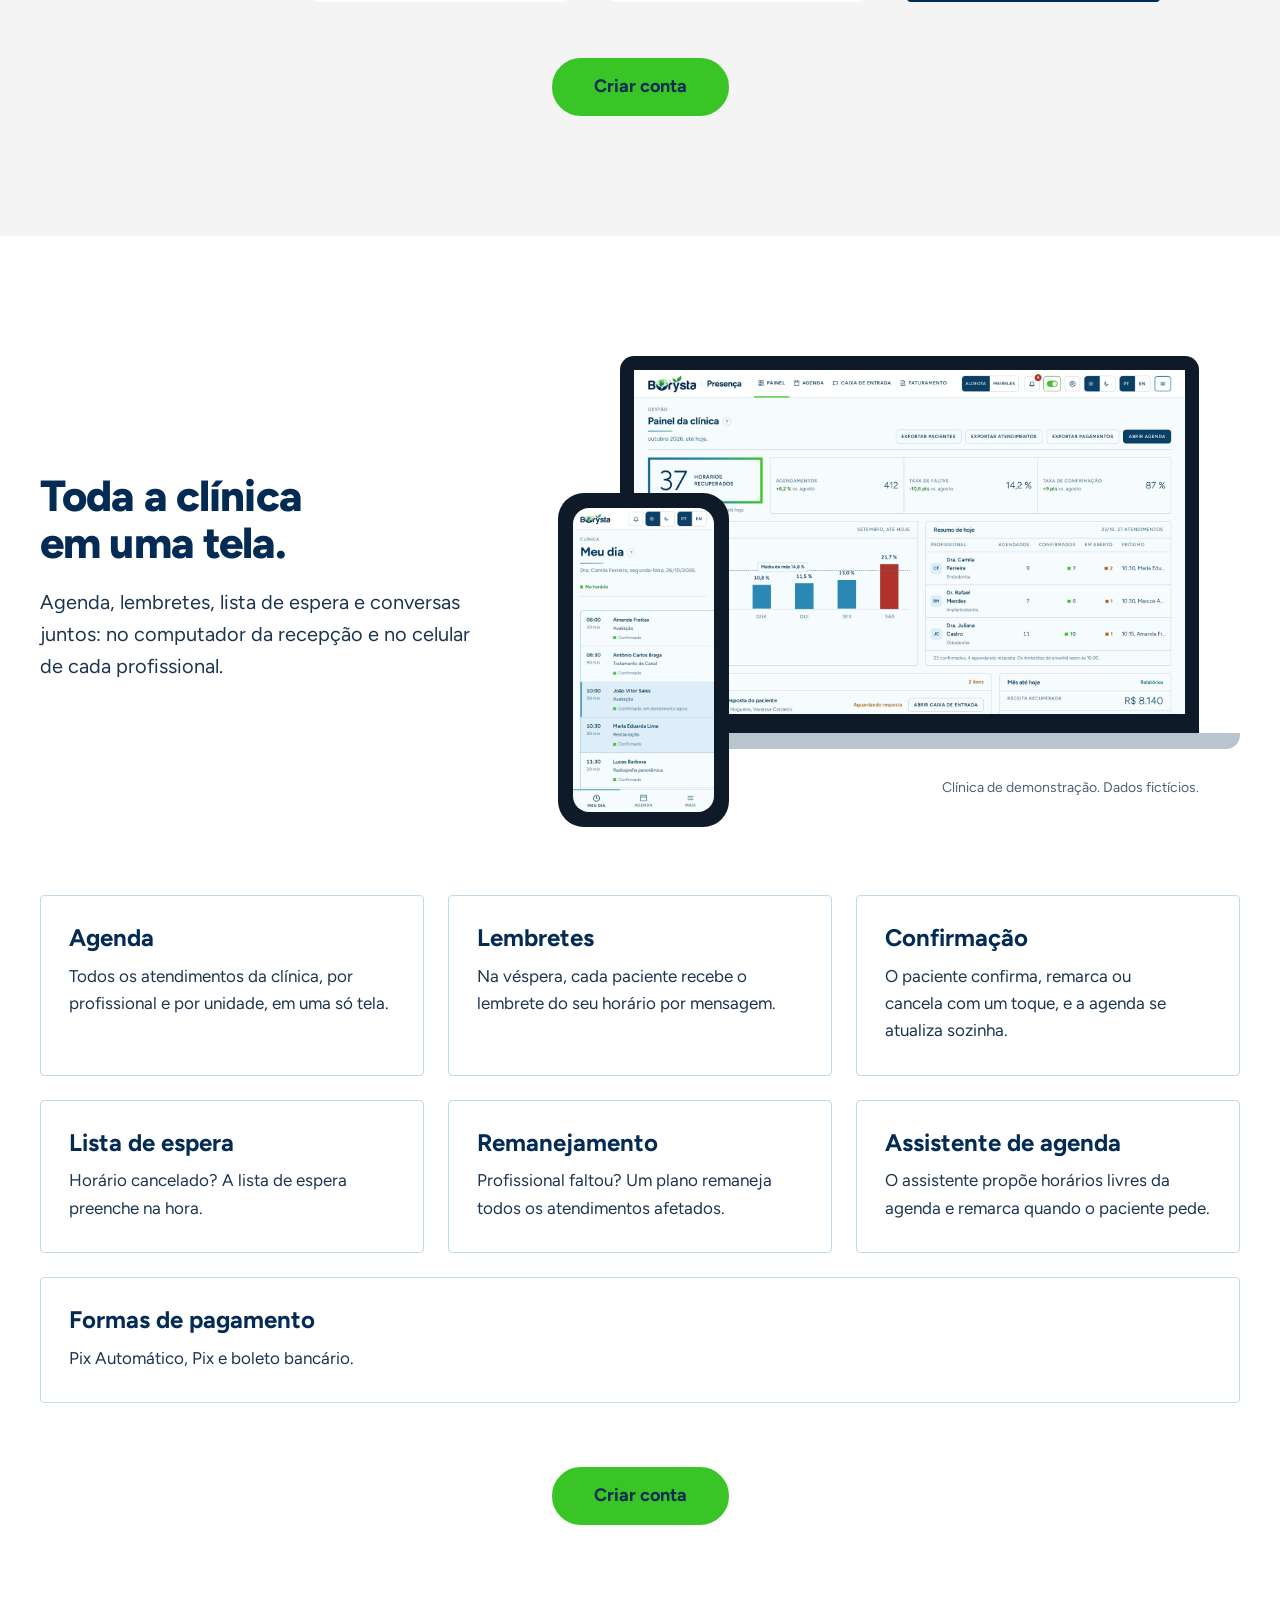
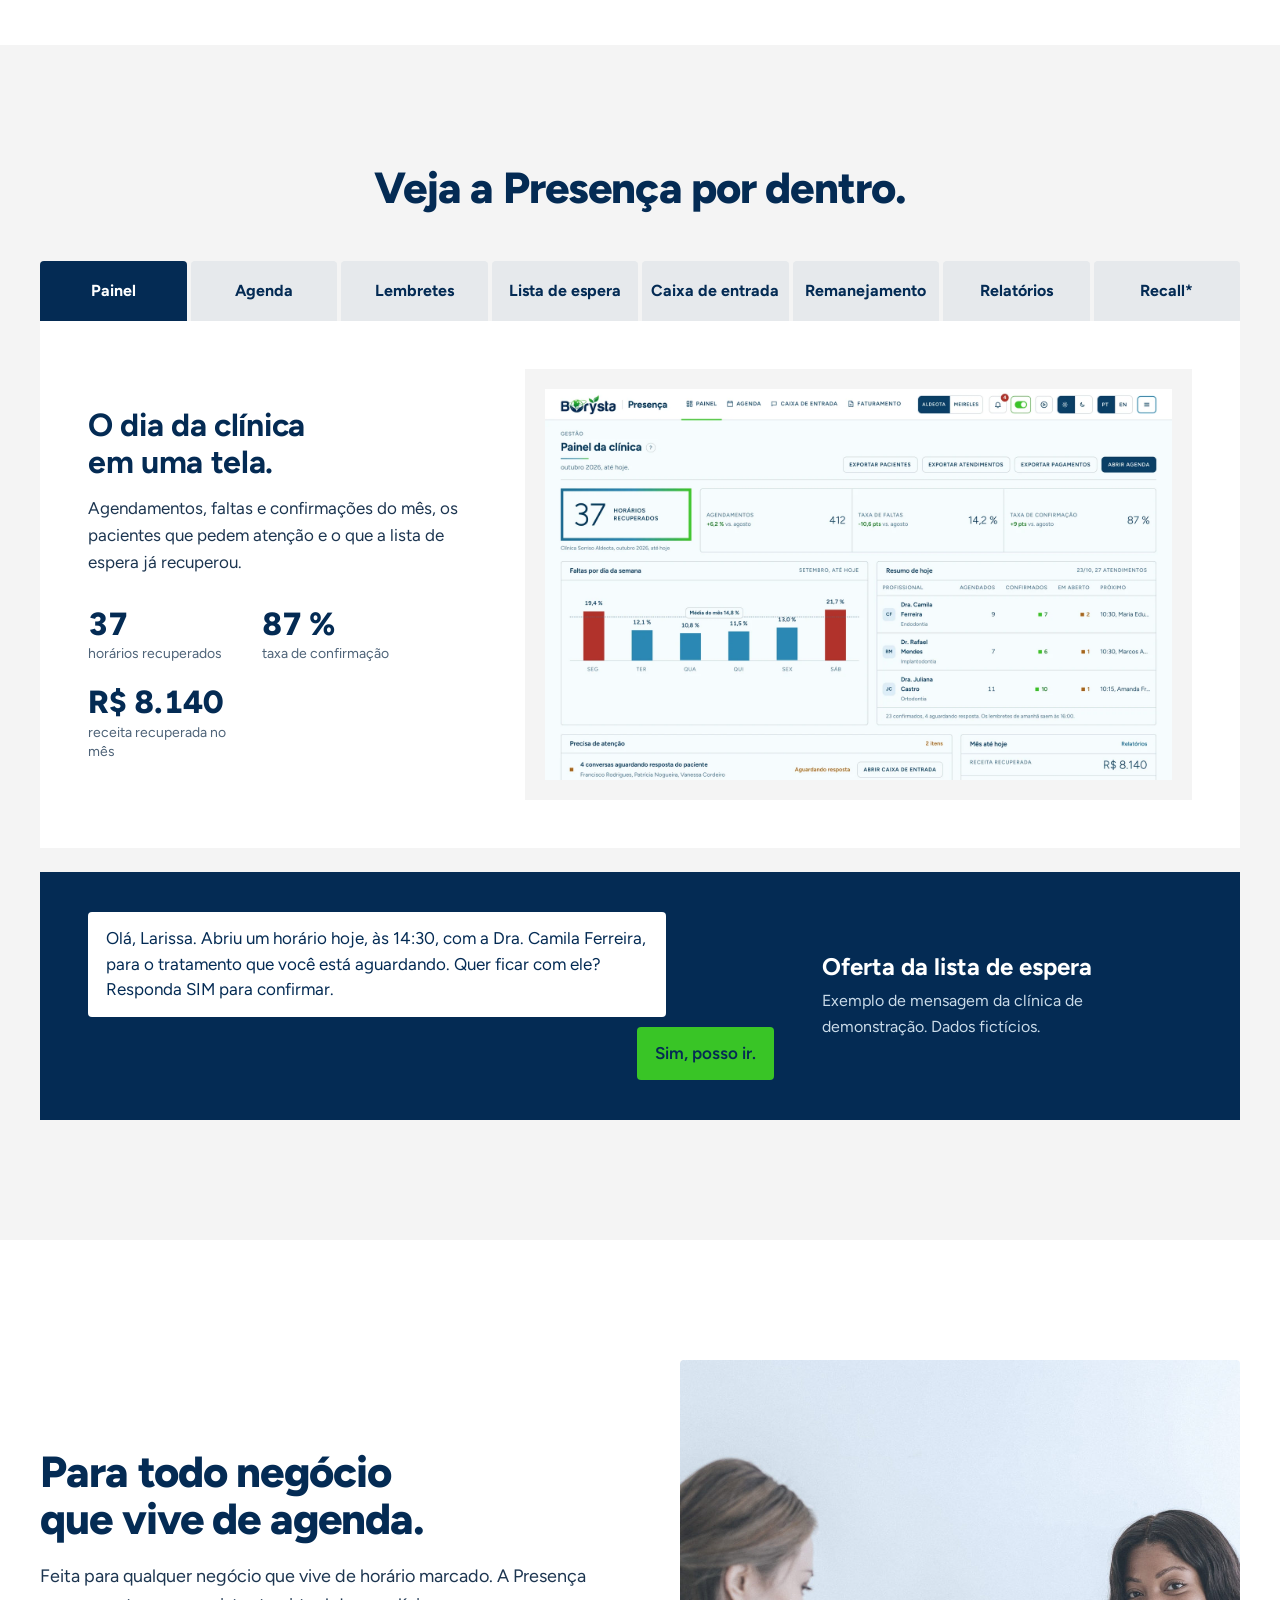
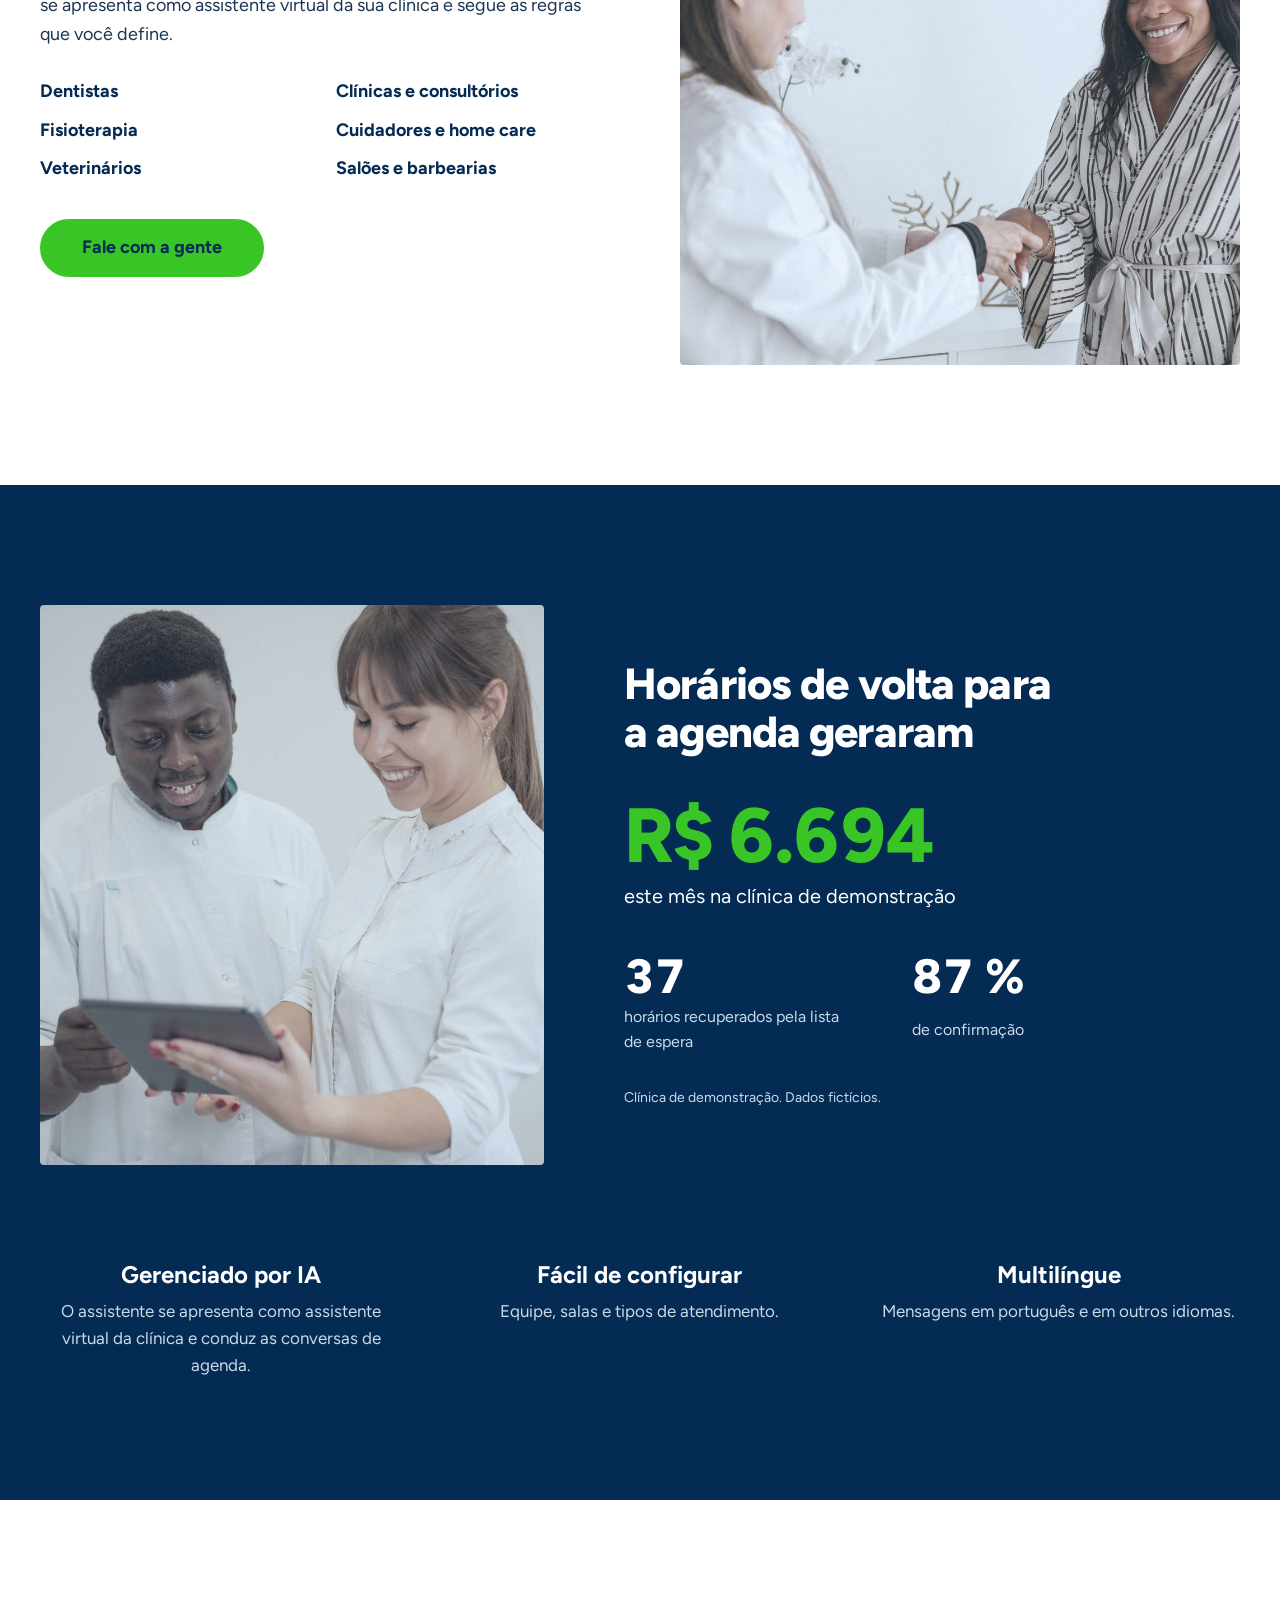
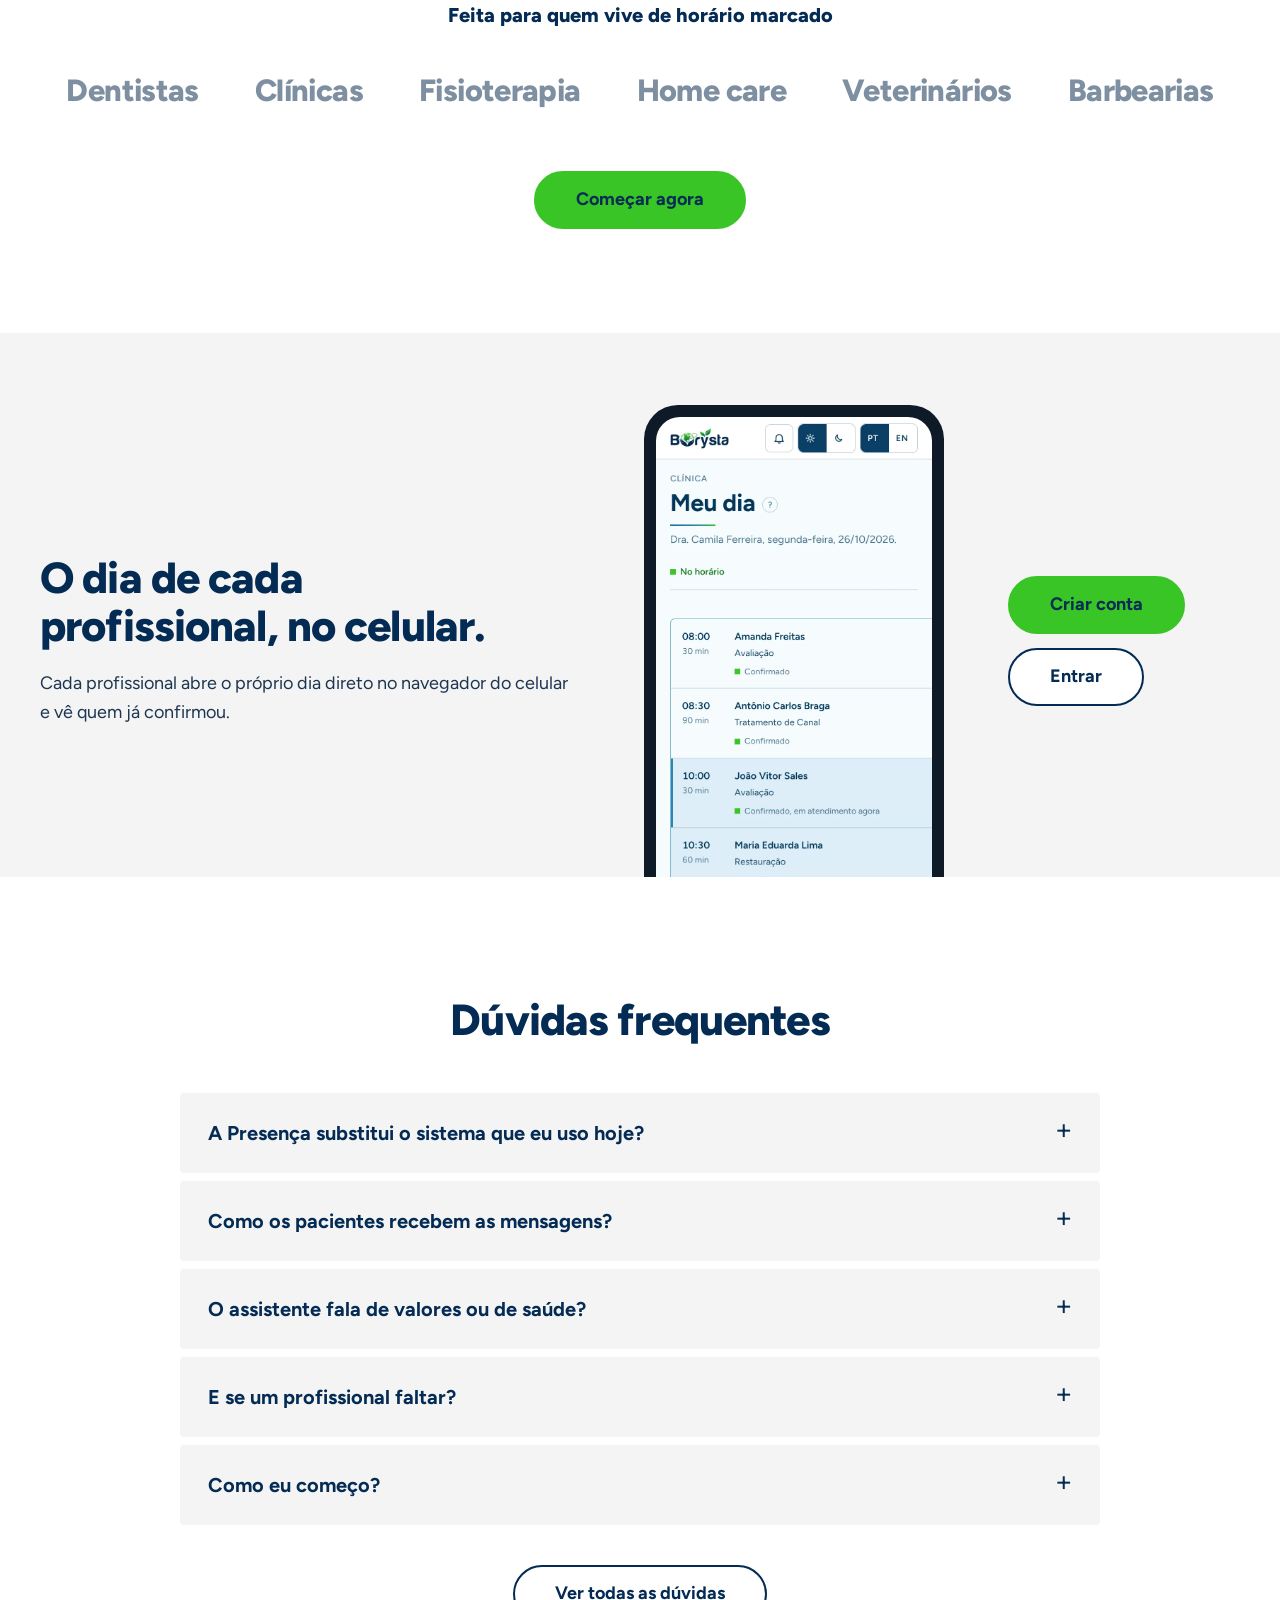
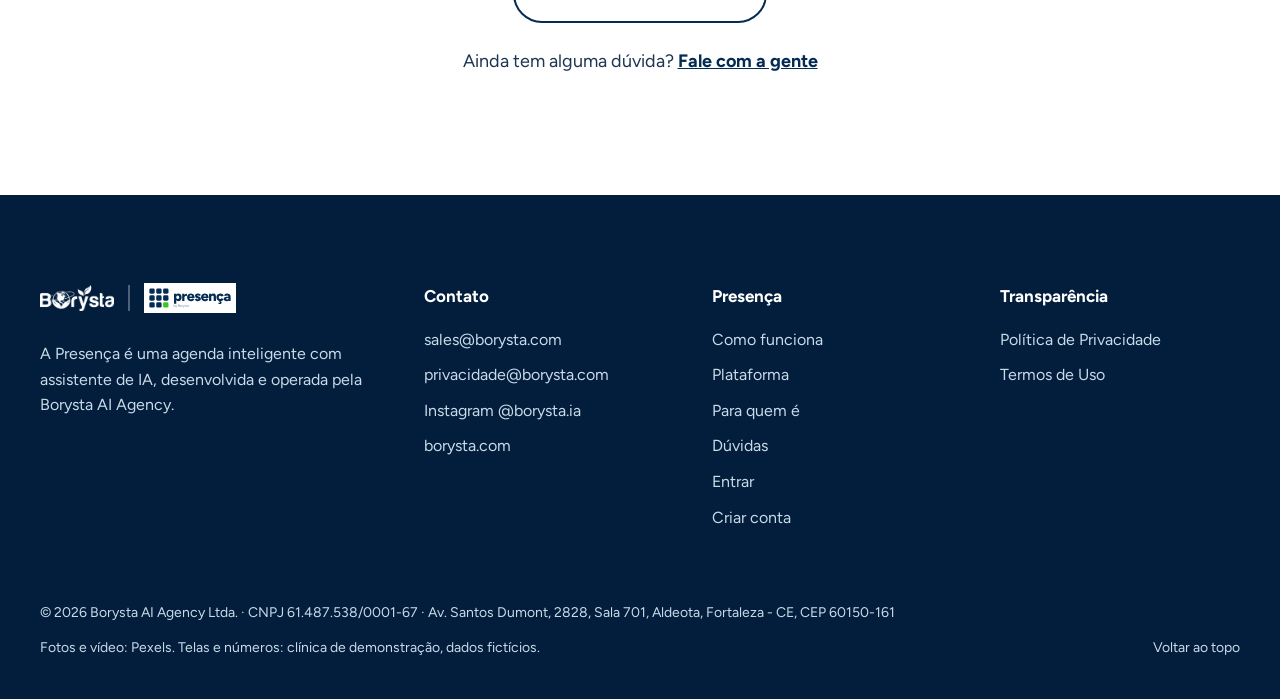
==== commit ca92fb9c: "chore(homol): merge develop and remove duplicate login modal" ====
--- a/index.html
+++ b/index.html
@@ -92,8 +92,8 @@
       <a href="#contato">Contato</a>
     </nav>
     <div class="head__acts">
-      <a class="head__login" href="https://dev.presenca.borysta.com/app/#/login" data-app="login">Entrar</a>
-      <a class="btn" href="https://dev.presenca.borysta.com/app/#/cadastro" data-app="cadastro">Criar conta</a>
+      <a class="head__login" href="https://staging.presenca.borysta.com/app/#/login" data-app="login">Entrar</a>
+      <a class="btn" href="https://staging.presenca.borysta.com/app/#/cadastro" data-app="cadastro">Criar conta</a>
       <button class="burger" type="button" aria-expanded="false" aria-controls="menu" data-burger>Menu</button>
     </div>
   </div>
@@ -105,8 +105,8 @@
       <a href="#duvidas">Dúvidas</a>
       <a href="#contato">Contato</a>
       <span class="drawer__acts">
-        <a class="btn btn--line" href="https://dev.presenca.borysta.com/app/#/login">Entrar</a>
-        <a class="btn" href="https://dev.presenca.borysta.com/app/#/cadastro">Criar conta</a>
+        <a class="btn btn--line" href="https://staging.presenca.borysta.com/app/#/login">Entrar</a>
+        <a class="btn" href="https://staging.presenca.borysta.com/app/#/cadastro">Criar conta</a>
       </span>
     </nav>
   </div>
@@ -127,12 +127,12 @@
       <h1 id="hero-t">Cuidamos da sua agenda.</h1>
       <p class="hero__sub">Agenda inteligente com assistente de IA</p>
       <p class="hero__lead">A Presença é a agenda da sua clínica com apoio de IA: conversa com os pacientes, lembra, remarca, preenche os horários vagos e reorganiza o dia quando um profissional falta. Ela cuida da organização, enquanto você se concentra na sua rotina e nos seus pacientes.</p>
-      <form class="signup" action="https://dev.presenca.borysta.com/app/#/cadastro" data-app="cadastro" data-signup>
+      <form class="signup" action="https://staging.presenca.borysta.com/app/#/cadastro" data-app="cadastro" data-signup>
         <h2 class="signup__t">Crie a conta da sua clínica</h2>
         <label class="sr" for="s-mail">E-mail</label>
         <input id="s-mail" type="email" placeholder="Seu e-mail" autocomplete="email" spellcheck="false">
         <button class="btn btn--lg" type="submit">Criar conta</button>
-        <p class="signup__note">O cadastro continua no ambiente seguro da plataforma. Já tem conta? <a href="https://dev.presenca.borysta.com/app/#/login">Entrar</a></p>
+        <p class="signup__note">O cadastro continua no ambiente seguro da plataforma. Já tem conta? <a href="https://staging.presenca.borysta.com/app/#/login">Entrar</a></p>
       </form>
     </div>
   </div>
@@ -175,7 +175,7 @@
         <ol><li>Um profissional faltou</li><li>Um plano remaneja os atendimentos afetados</li><li class="is-end">A recepção revisa e aprova</li></ol>
       </div>
     </div>
-    <p class="center"><a class="btn btn--lg" href="https://dev.presenca.borysta.com/app/#/cadastro" data-app="cadastro">Criar conta</a></p>
+    <p class="center"><a class="btn btn--lg" href="https://staging.presenca.borysta.com/app/#/cadastro" data-app="cadastro">Criar conta</a></p>
   </div>
 </section>
 
@@ -201,7 +201,7 @@
       <article><h3>Assistente de agenda</h3><p>O assistente propõe horários livres da agenda e remarca quando o paciente pede.</p></article>
       <article class="nutzen__pay"><h3>Formas de pagamento</h3><p>Pix Automático, Pix e boleto bancário.</p></article>
     </div>
-    <p class="center"><a class="btn btn--lg" href="https://dev.presenca.borysta.com/app/#/cadastro" data-app="cadastro">Criar conta</a></p>
+    <p class="center"><a class="btn btn--lg" href="https://staging.presenca.borysta.com/app/#/cadastro" data-app="cadastro">Criar conta</a></p>
   </div>
 </section>
 
@@ -392,7 +392,7 @@
       <li>Veterinários</li>
       <li>Barbearias</li>
     </ul>
-    <p class="center"><a class="btn btn--lg" href="https://dev.presenca.borysta.com/app/#/cadastro" data-app="cadastro">Começar agora</a></p>
+    <p class="center"><a class="btn btn--lg" href="https://staging.presenca.borysta.com/app/#/cadastro" data-app="cadastro">Começar agora</a></p>
   </div>
 </section>
 
@@ -406,8 +406,8 @@
       <div class="device__phone device__phone--solo"><img src="assets/img/app/meu-dia.webp" width="780" height="1688" alt="Tela Meu dia no celular, com os atendimentos confirmados de uma dentista" loading="lazy" decoding="async"></div>
     </figure>
     <div class="celular__acts">
-      <a class="btn btn--lg" href="https://dev.presenca.borysta.com/app/#/cadastro" data-app="cadastro">Criar conta</a>
-      <a class="btn btn--line btn--lg" href="https://dev.presenca.borysta.com/app/#/login">Entrar</a>
+      <a class="btn btn--lg" href="https://staging.presenca.borysta.com/app/#/cadastro" data-app="cadastro">Criar conta</a>
+      <a class="btn btn--line btn--lg" href="https://staging.presenca.borysta.com/app/#/login">Entrar</a>
     </div>
   </div>
 </section>
@@ -469,8 +469,8 @@
           <li><a href="#plataforma">Plataforma</a></li>
           <li><a href="#para-quem">Para quem é</a></li>
           <li><a href="#duvidas">Dúvidas</a></li>
-          <li><a href="https://dev.presenca.borysta.com/app/#/login">Entrar</a></li>
-          <li><a href="https://dev.presenca.borysta.com/app/#/cadastro">Criar conta</a></li>
+          <li><a href="https://staging.presenca.borysta.com/app/#/login">Entrar</a></li>
+          <li><a href="https://staging.presenca.borysta.com/app/#/cadastro">Criar conta</a></li>
         </ul>
       </nav>
       <nav aria-labelledby="ft-t">
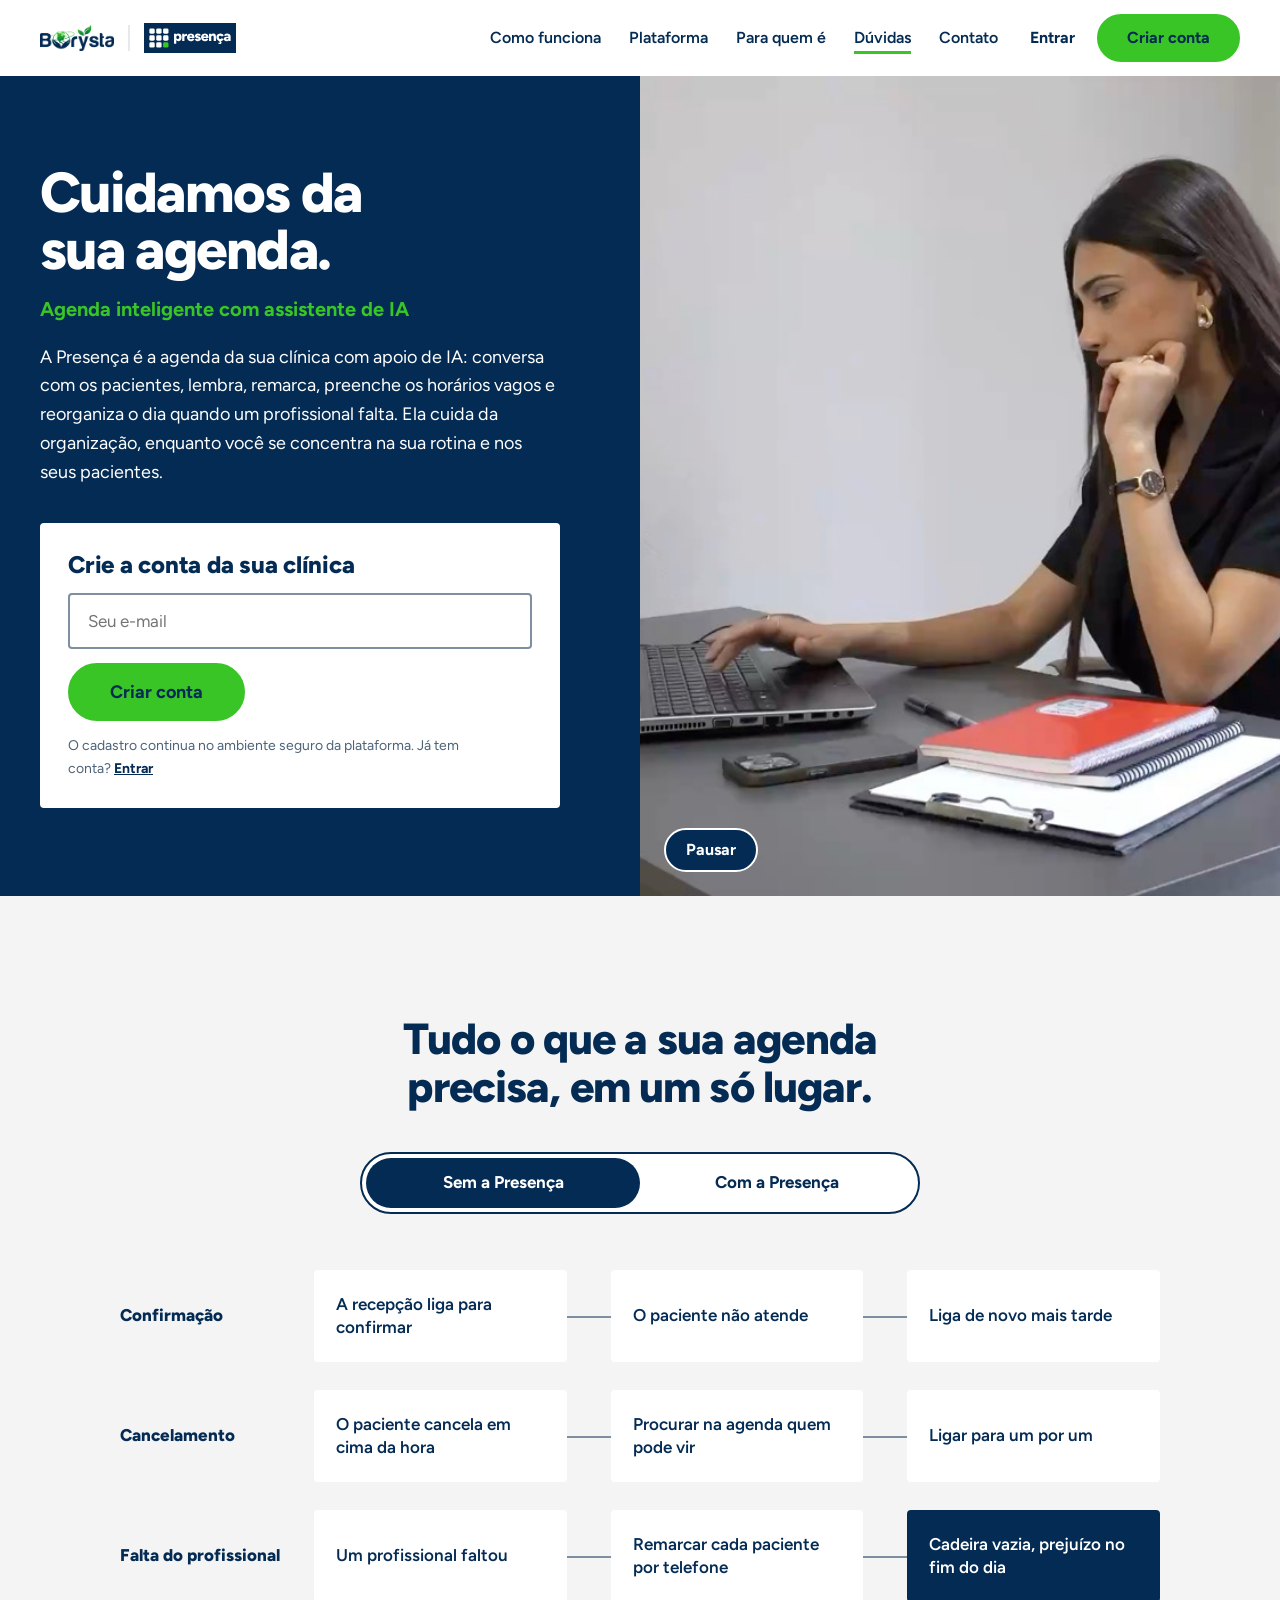
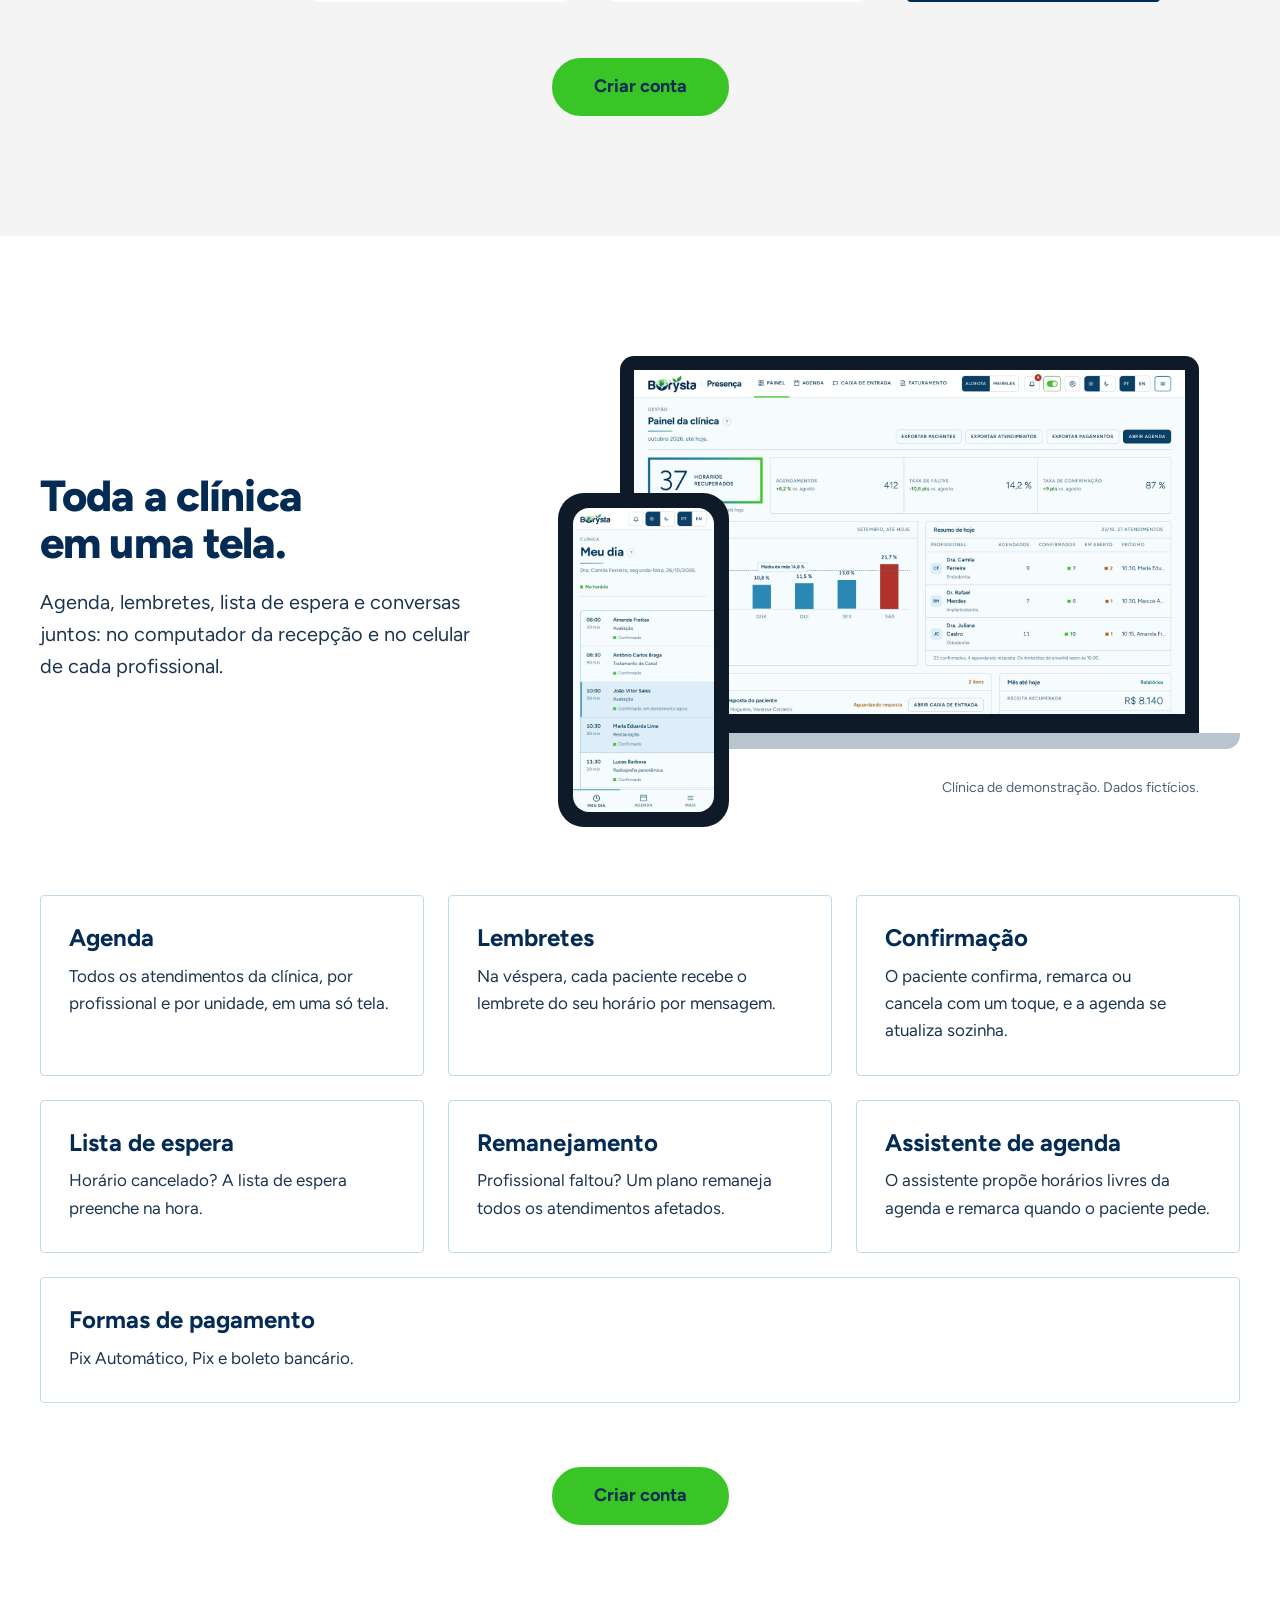
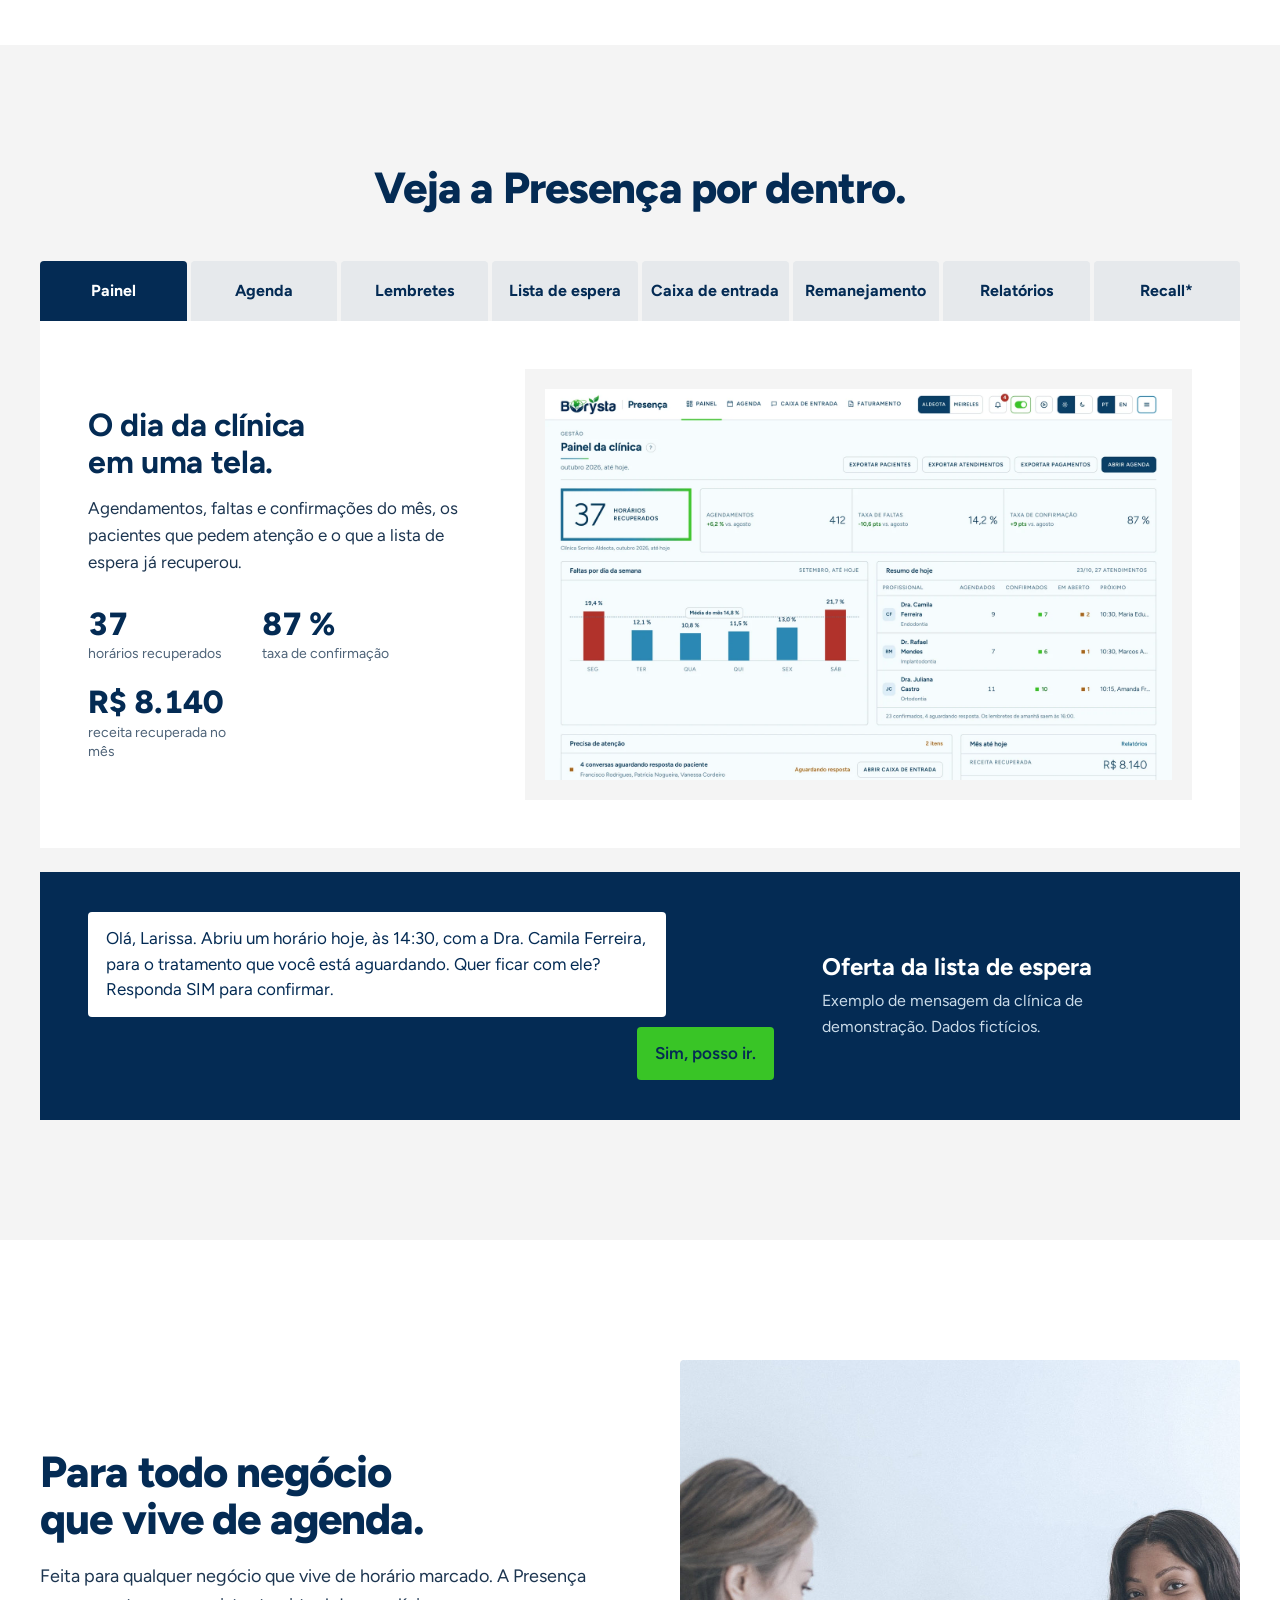
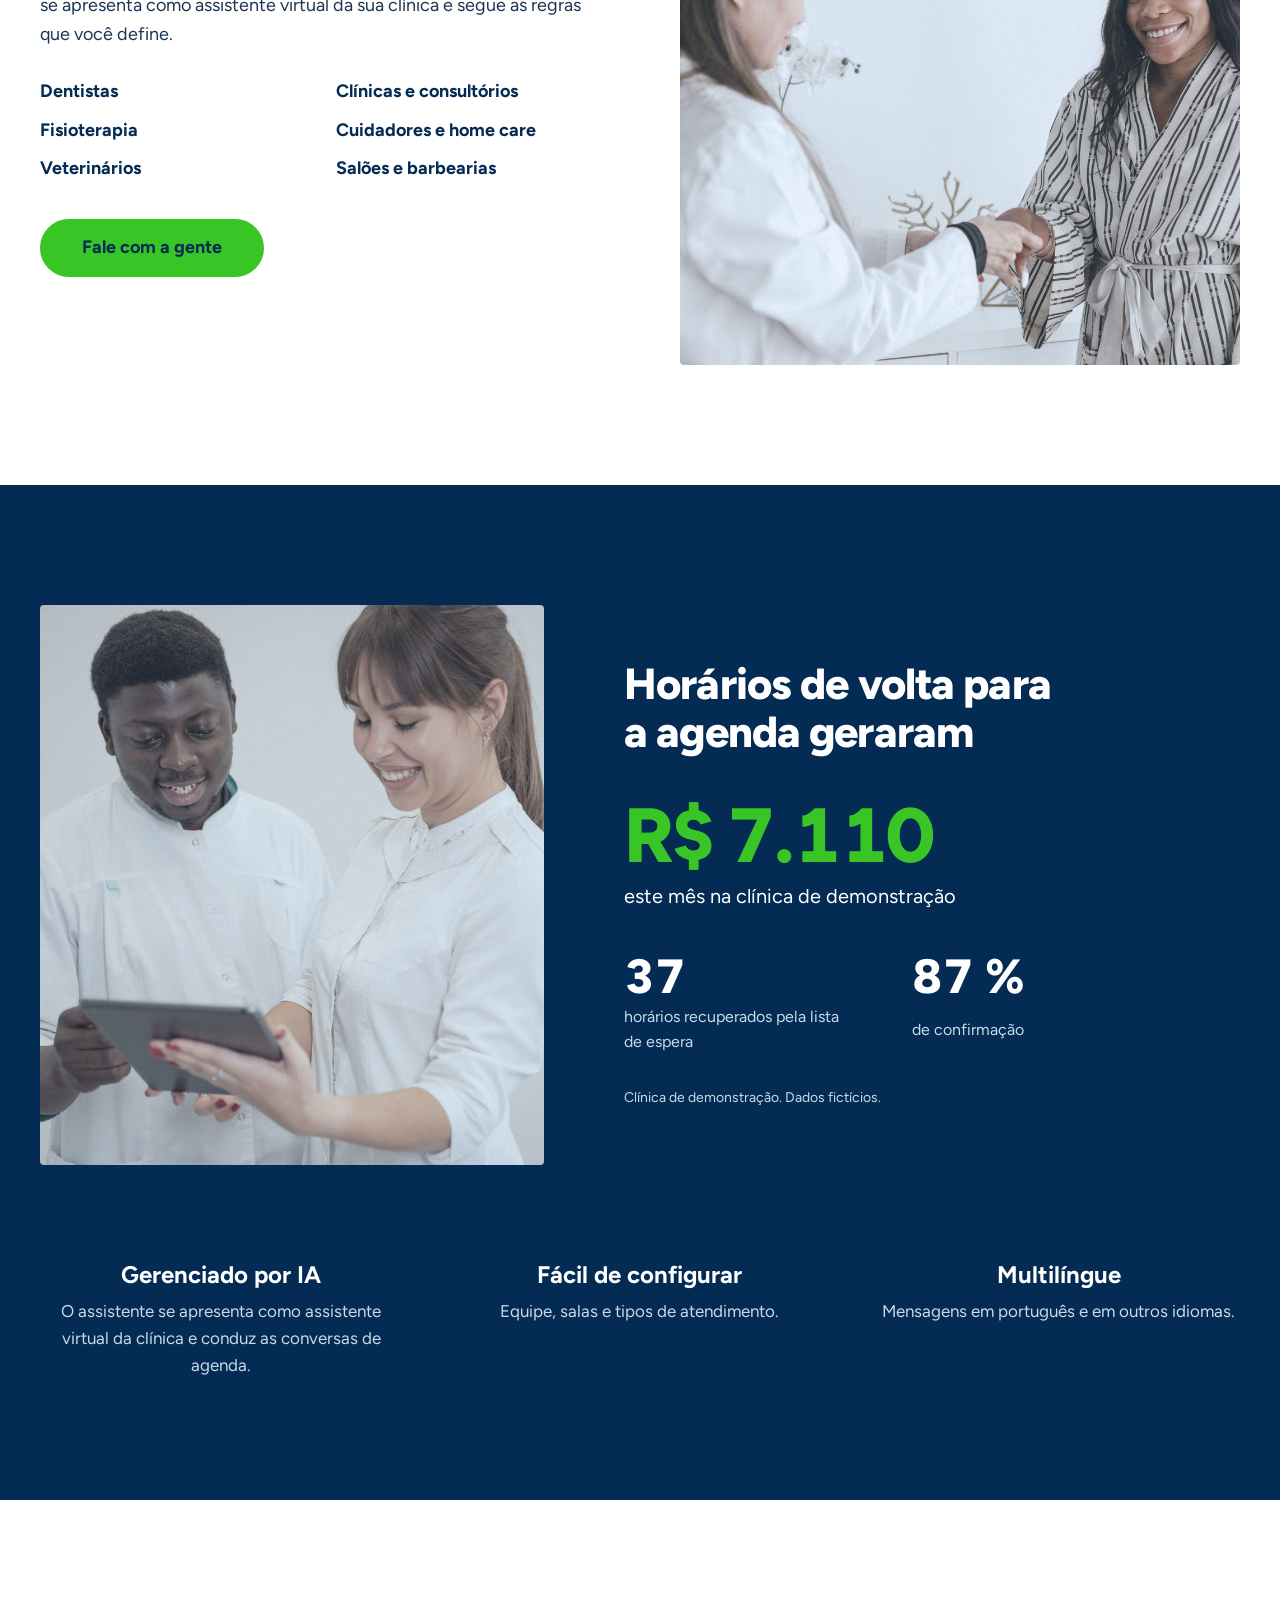
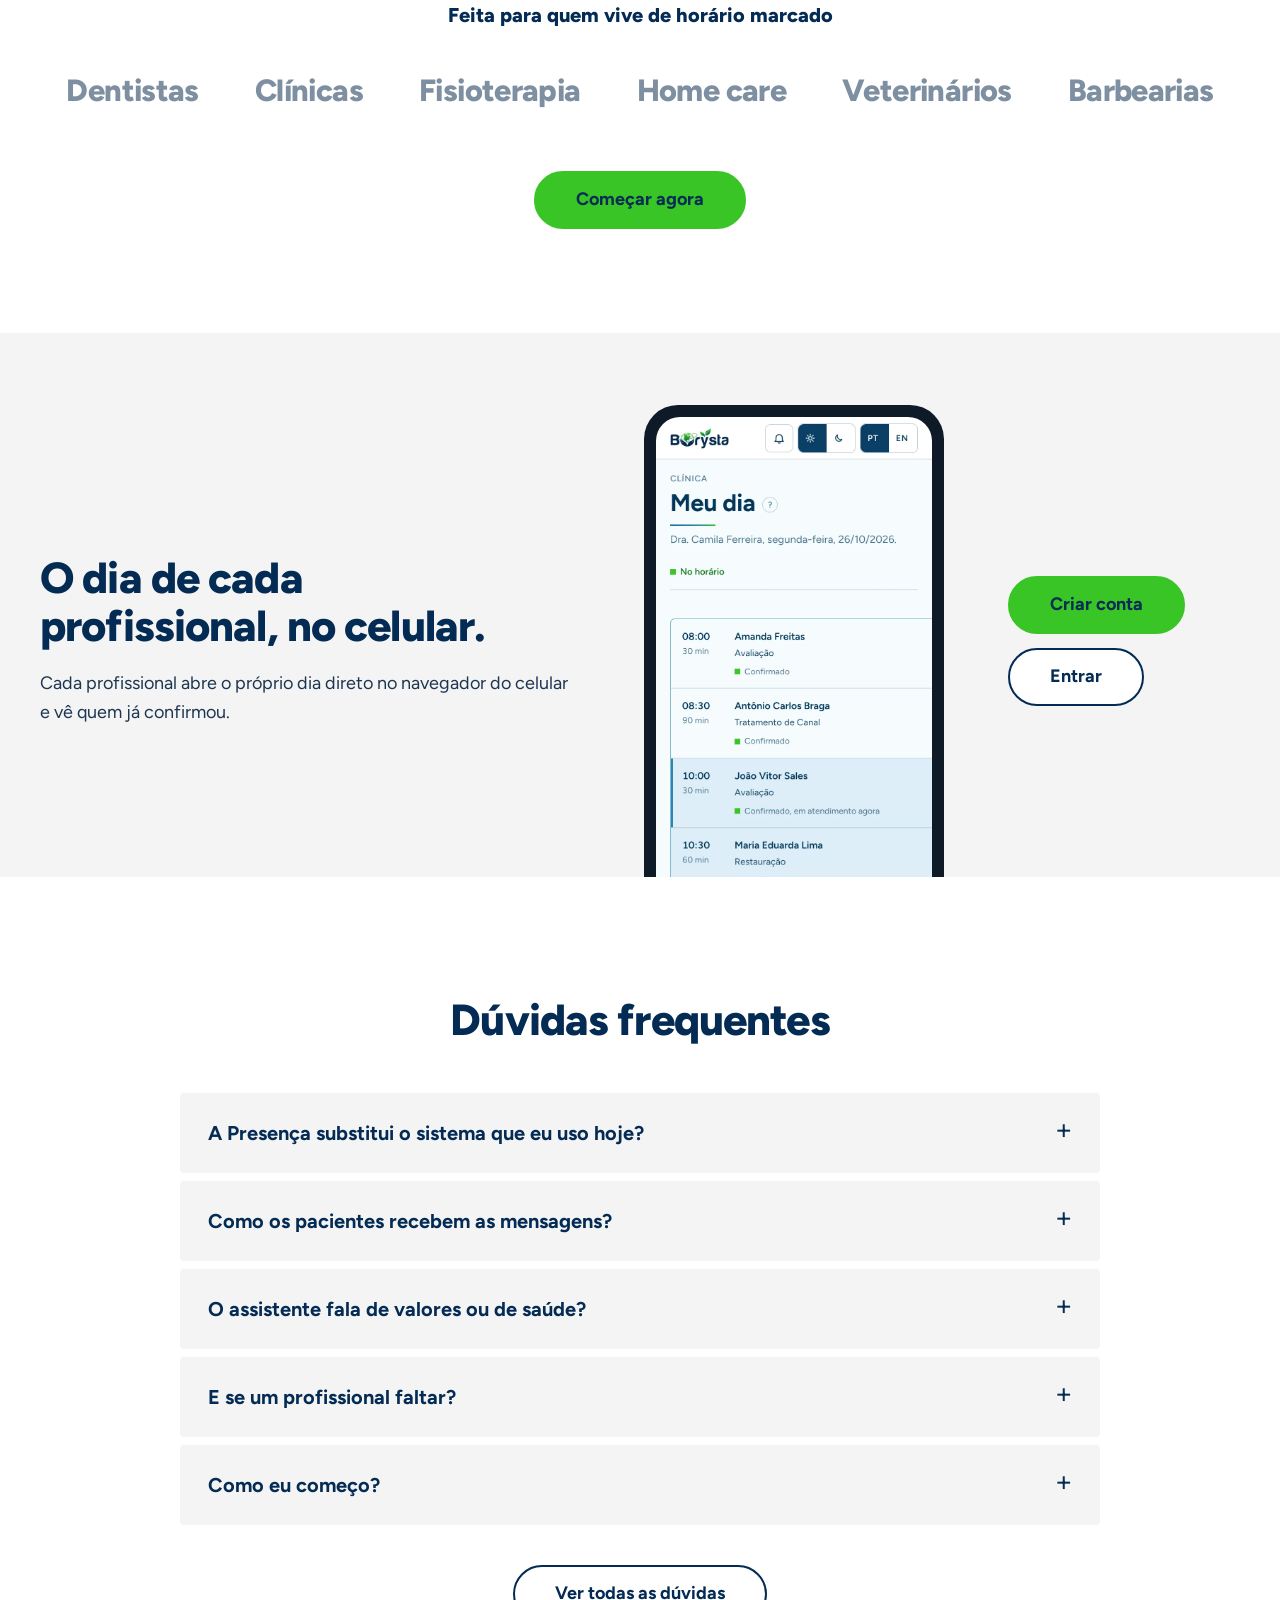
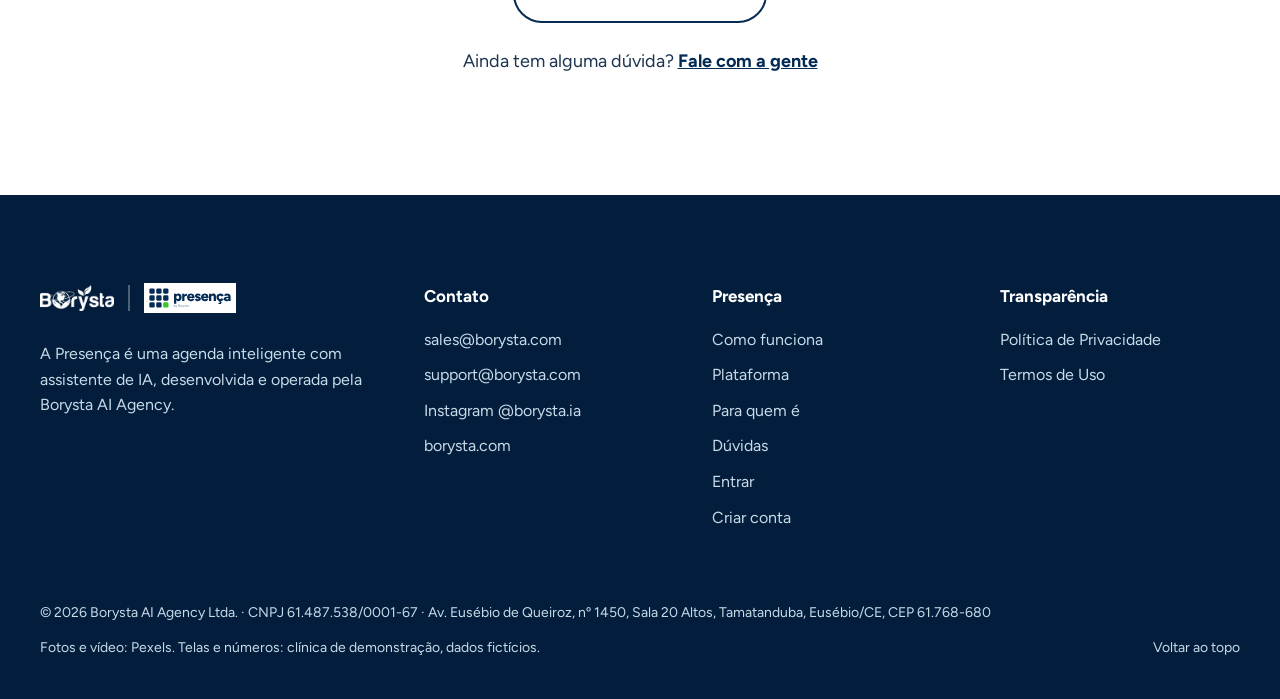
==== commit dbedcb85: "feat(legal): publish v2.0 terms dpa privacy pages and align eusebio corporate info" ====
--- a/index.html
+++ b/index.html
@@ -37,16 +37,16 @@
         {
           "@type": "ContactPoint",
           "contactType": "data protection officer",
-          "email": "privacidade@borysta.com",
+          "email": "support@borysta.com",
           "availableLanguage": ["Portuguese", "English"]
         }
       ],
       "address": {
         "@type": "PostalAddress",
-        "streetAddress": "Av. Santos Dumont, 2828, Sala 701, Aldeota",
-        "addressLocality": "Fortaleza",
+        "streetAddress": "Av. Eusébio de Queiroz, nº 1450, Sala 20 Altos, Tamatanduba",
+        "addressLocality": "Eusébio",
         "addressRegion": "CE",
-        "postalCode": "60150-161",
+        "postalCode": "61768-680",
         "addressCountry": "BR"
       }
     },
@@ -92,8 +92,8 @@
       <a href="#contato">Contato</a>
     </nav>
     <div class="head__acts">
-      <a class="head__login" href="https://staging.presenca.borysta.com/app/#/login" data-app="login">Entrar</a>
-      <a class="btn" href="https://staging.presenca.borysta.com/app/#/cadastro" data-app="cadastro">Criar conta</a>
+      <a class="head__login" href="https://dev.presenca.borysta.com/app/#/login" data-app="login">Entrar</a>
+      <a class="btn" href="https://dev.presenca.borysta.com/app/#/cadastro" data-app="cadastro">Criar conta</a>
       <button class="burger" type="button" aria-expanded="false" aria-controls="menu" data-burger>Menu</button>
     </div>
   </div>
@@ -105,8 +105,8 @@
       <a href="#duvidas">Dúvidas</a>
       <a href="#contato">Contato</a>
       <span class="drawer__acts">
-        <a class="btn btn--line" href="https://staging.presenca.borysta.com/app/#/login">Entrar</a>
-        <a class="btn" href="https://staging.presenca.borysta.com/app/#/cadastro">Criar conta</a>
+        <a class="btn btn--line" href="https://dev.presenca.borysta.com/app/#/login">Entrar</a>
+        <a class="btn" href="https://dev.presenca.borysta.com/app/#/cadastro">Criar conta</a>
       </span>
     </nav>
   </div>
@@ -127,12 +127,12 @@
       <h1 id="hero-t">Cuidamos da sua agenda.</h1>
       <p class="hero__sub">Agenda inteligente com assistente de IA</p>
       <p class="hero__lead">A Presença é a agenda da sua clínica com apoio de IA: conversa com os pacientes, lembra, remarca, preenche os horários vagos e reorganiza o dia quando um profissional falta. Ela cuida da organização, enquanto você se concentra na sua rotina e nos seus pacientes.</p>
-      <form class="signup" action="https://staging.presenca.borysta.com/app/#/cadastro" data-app="cadastro" data-signup>
+      <form class="signup" action="https://dev.presenca.borysta.com/app/#/cadastro" data-app="cadastro" data-signup>
         <h2 class="signup__t">Crie a conta da sua clínica</h2>
         <label class="sr" for="s-mail">E-mail</label>
         <input id="s-mail" type="email" placeholder="Seu e-mail" autocomplete="email" spellcheck="false">
         <button class="btn btn--lg" type="submit">Criar conta</button>
-        <p class="signup__note">O cadastro continua no ambiente seguro da plataforma. Já tem conta? <a href="https://staging.presenca.borysta.com/app/#/login">Entrar</a></p>
+        <p class="signup__note">O cadastro continua no ambiente seguro da plataforma. Já tem conta? <a href="https://dev.presenca.borysta.com/app/#/login">Entrar</a></p>
       </form>
     </div>
   </div>
@@ -175,7 +175,7 @@
         <ol><li>Um profissional faltou</li><li>Um plano remaneja os atendimentos afetados</li><li class="is-end">A recepção revisa e aprova</li></ol>
       </div>
     </div>
-    <p class="center"><a class="btn btn--lg" href="https://staging.presenca.borysta.com/app/#/cadastro" data-app="cadastro">Criar conta</a></p>
+    <p class="center"><a class="btn btn--lg" href="https://dev.presenca.borysta.com/app/#/cadastro" data-app="cadastro">Criar conta</a></p>
   </div>
 </section>
 
@@ -201,7 +201,7 @@
       <article><h3>Assistente de agenda</h3><p>O assistente propõe horários livres da agenda e remarca quando o paciente pede.</p></article>
       <article class="nutzen__pay"><h3>Formas de pagamento</h3><p>Pix Automático, Pix e boleto bancário.</p></article>
     </div>
-    <p class="center"><a class="btn btn--lg" href="https://staging.presenca.borysta.com/app/#/cadastro" data-app="cadastro">Criar conta</a></p>
+    <p class="center"><a class="btn btn--lg" href="https://dev.presenca.borysta.com/app/#/cadastro" data-app="cadastro">Criar conta</a></p>
   </div>
 </section>
 
@@ -392,7 +392,7 @@
       <li>Veterinários</li>
       <li>Barbearias</li>
     </ul>
-    <p class="center"><a class="btn btn--lg" href="https://staging.presenca.borysta.com/app/#/cadastro" data-app="cadastro">Começar agora</a></p>
+    <p class="center"><a class="btn btn--lg" href="https://dev.presenca.borysta.com/app/#/cadastro" data-app="cadastro">Começar agora</a></p>
   </div>
 </section>
 
@@ -406,8 +406,8 @@
       <div class="device__phone device__phone--solo"><img src="assets/img/app/meu-dia.webp" width="780" height="1688" alt="Tela Meu dia no celular, com os atendimentos confirmados de uma dentista" loading="lazy" decoding="async"></div>
     </figure>
     <div class="celular__acts">
-      <a class="btn btn--lg" href="https://staging.presenca.borysta.com/app/#/cadastro" data-app="cadastro">Criar conta</a>
-      <a class="btn btn--line btn--lg" href="https://staging.presenca.borysta.com/app/#/login">Entrar</a>
+      <a class="btn btn--lg" href="https://dev.presenca.borysta.com/app/#/cadastro" data-app="cadastro">Criar conta</a>
+      <a class="btn btn--line btn--lg" href="https://dev.presenca.borysta.com/app/#/login">Entrar</a>
     </div>
   </div>
 </section>
@@ -457,7 +457,7 @@
         <h3>Contato</h3>
         <ul>
           <li><a href="mailto:sales@borysta.com">sales@borysta.com</a></li>
-          <li><a href="mailto:privacidade@borysta.com">privacidade@borysta.com</a></li>
+          <li><a href="mailto:support@borysta.com">support@borysta.com</a></li>
           <li><a href="https://www.instagram.com/borysta.ia" rel="noopener">Instagram @borysta.ia</a></li>
           <li><a href="https://borysta.com">borysta.com</a></li>
         </ul>
@@ -469,8 +469,8 @@
           <li><a href="#plataforma">Plataforma</a></li>
           <li><a href="#para-quem">Para quem é</a></li>
           <li><a href="#duvidas">Dúvidas</a></li>
-          <li><a href="https://staging.presenca.borysta.com/app/#/login">Entrar</a></li>
-          <li><a href="https://staging.presenca.borysta.com/app/#/cadastro">Criar conta</a></li>
+          <li><a href="https://dev.presenca.borysta.com/app/#/login">Entrar</a></li>
+          <li><a href="https://dev.presenca.borysta.com/app/#/cadastro">Criar conta</a></li>
         </ul>
       </nav>
       <nav aria-labelledby="ft-t">
@@ -482,7 +482,7 @@
       </nav>
     </div>
     <div class="foot__bottom">
-      <p>© 2026 Borysta AI Agency Ltda. · CNPJ 61.487.538/0001-67 · Av. Santos Dumont, 2828, Sala 701, Aldeota, Fortaleza - CE, CEP 60150-161</p>
+      <p>© 2026 Borysta AI Agency Ltda. · CNPJ 61.487.538/0001-67 · Av. Eusébio de Queiroz, nº 1450, Sala 20 Altos, Tamatanduba, Eusébio/CE, CEP 61.768-680</p>
       <p>Fotos e vídeo: Pexels. Telas e números: clínica de demonstração, dados fictícios.</p>
       <p><a href="#inicio">Voltar ao topo</a></p>
     </div>
--- a/assets/site.css
+++ b/assets/site.css
@@ -236,6 +236,40 @@
 .foot a { color: var(--soft); text-decoration: none; transition: color .2s; }
 .foot a:hover { color: #fff; text-decoration: underline; }
 .foot__bottom { display: flex; flex-wrap: wrap; justify-content: space-between; gap: 12px 32px; margin-top: 72px; font-size: 14px; }
+.foot--slim { padding-block: 40px; }
+.foot--slim .foot__bottom { margin-top: 0; align-items: center; }
+.foot__legal { display: flex; flex-wrap: wrap; gap: 12px 24px; }
+
+/* --- legal pages: flat, high-contrast typography, generous measure, semantic tables --- */
+.page-legal { min-height: 100svh; display: flex; flex-direction: column; }
+.page-legal main { flex: 1; }
+.legal { padding-block: 64px 96px; }
+.legal__in { max-width: 860px; }
+.legal__eyebrow { margin-bottom: 10px; font-size: 14px; font-weight: 700; letter-spacing: .04em; text-transform: uppercase; color: var(--blue); }
+.legal h1 { font-size: clamp(32px, 3.4vw, 48px); line-height: 1.1; font-weight: 800; letter-spacing: -.02em; }
+.legal__lead { margin-top: 18px; max-width: 44em; font-size: 18px; color: var(--muted); }
+.legal__meta { margin-top: 28px; padding: 20px 24px; border-radius: var(--r); background: var(--grey); display: grid; gap: 6px; font-size: 15px; }
+.legal__meta strong { color: var(--navy); }
+.legal__nav { display: flex; flex-wrap: wrap; gap: 12px; margin-top: 24px; }
+.legal__doc { margin-top: 48px; }
+.legal__doc h2 { margin-top: 56px; font-size: clamp(24px, 2.4vw, 32px); line-height: 1.18; }
+.legal__doc h3 { margin-top: 32px; font-size: 20px; line-height: 1.25; }
+.legal__doc p { margin-top: 14px; max-width: 48em; }
+.legal__doc ul { margin-top: 14px; padding-left: 22px; display: grid; gap: 8px; max-width: 48em; list-style: disc; }
+.legal__doc ol { margin-top: 14px; padding-left: 22px; display: grid; gap: 8px; max-width: 48em; list-style: decimal; }
+.legal__box { margin-top: 28px; padding: 24px; border-radius: var(--r); background: var(--grey); }
+.legal__box h3 { margin-top: 0; }
+.legal__table-wrap { overflow-x: auto; margin-block: 20px; border-radius: var(--r); }
+.legal table { width: 100%; border-collapse: collapse; font-size: 15px; text-align: left; }
+.legal th { padding: 14px 16px; background: var(--navy); color: #fff; font-weight: 700; }
+.legal td { padding: 14px 16px; vertical-align: top; }
+.legal tbody tr:nth-child(even) td { background: var(--grey); }
+.legal__actions { display: flex; flex-wrap: wrap; gap: 14px; margin-top: 48px; }
+@media (max-width: 720px) {
+  .legal { padding-block: 44px 64px; }
+  .legal__meta, .legal__box { padding: 18px 16px; }
+  .legal th, .legal td { padding: 12px; font-size: 14px; }
+}
 
 /* --- sign-up field and checkbox tokens --- */
 .field { display: grid; gap: 8px; }
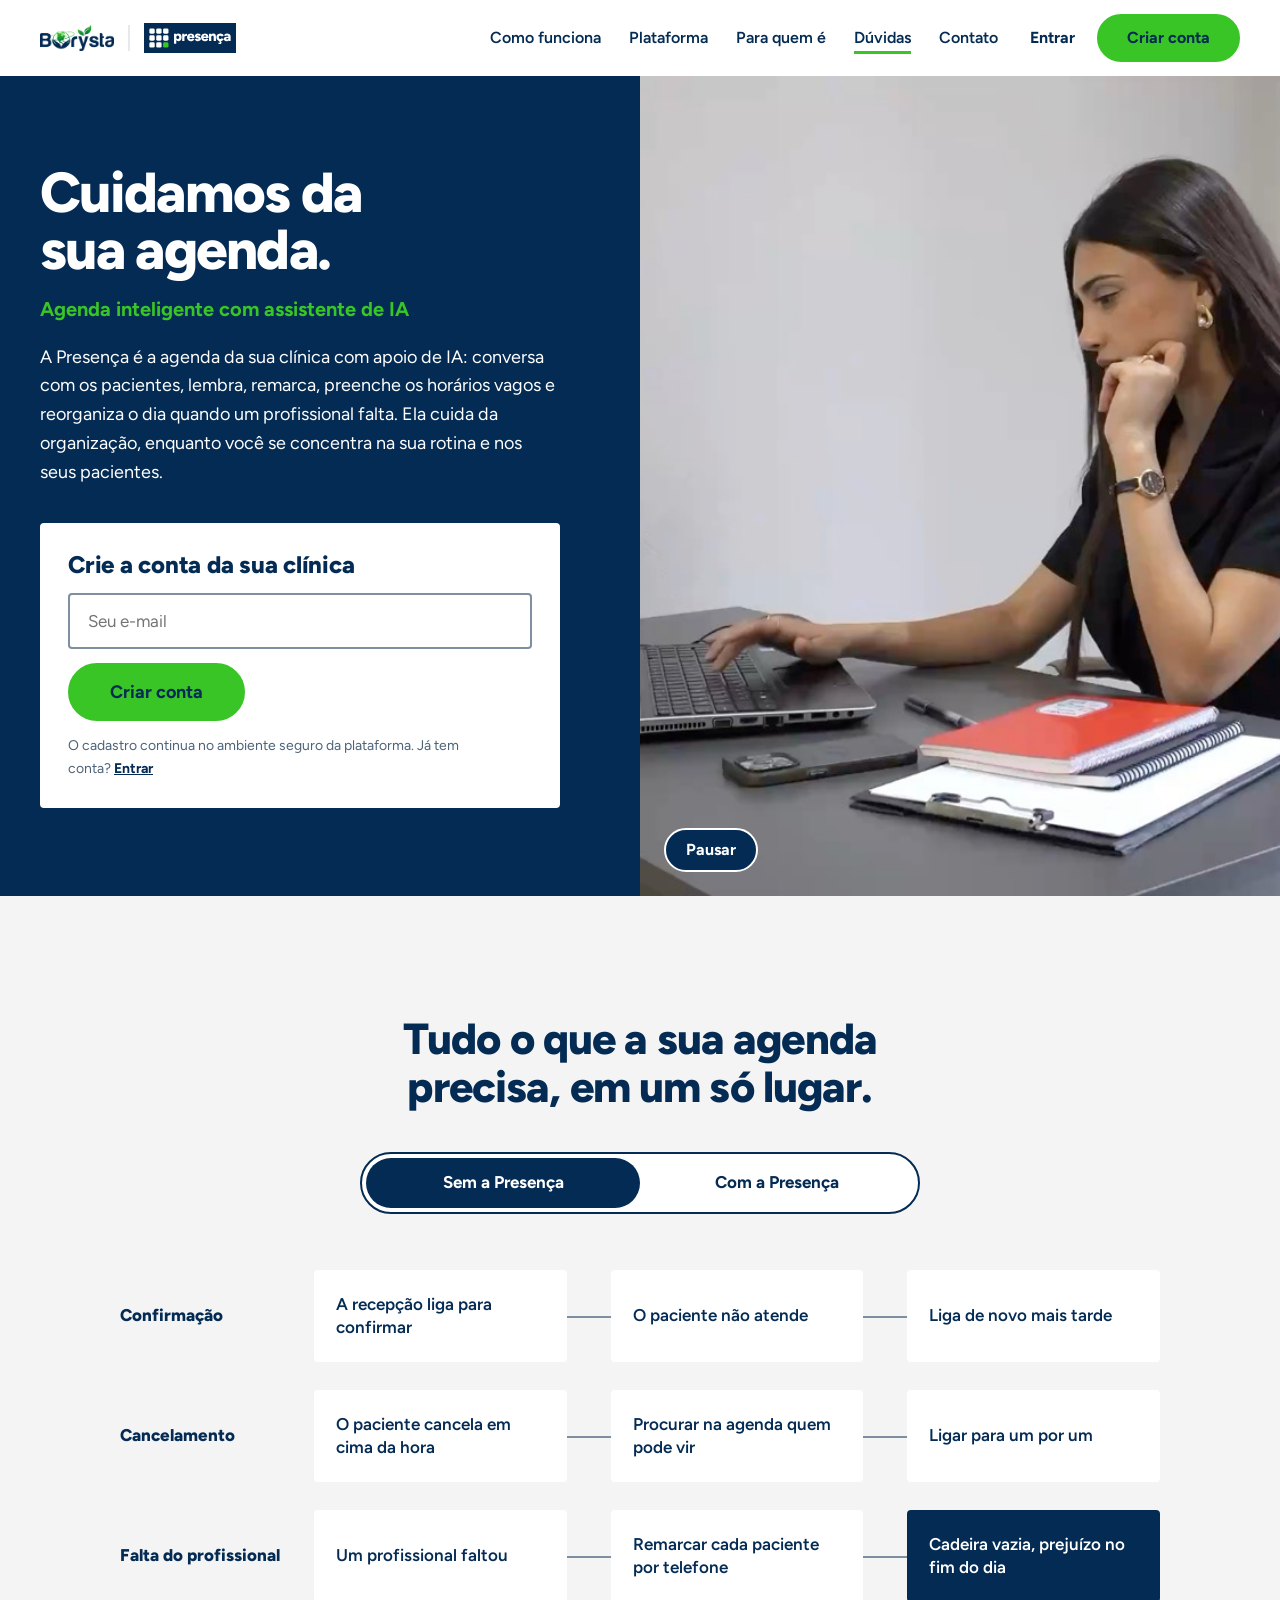
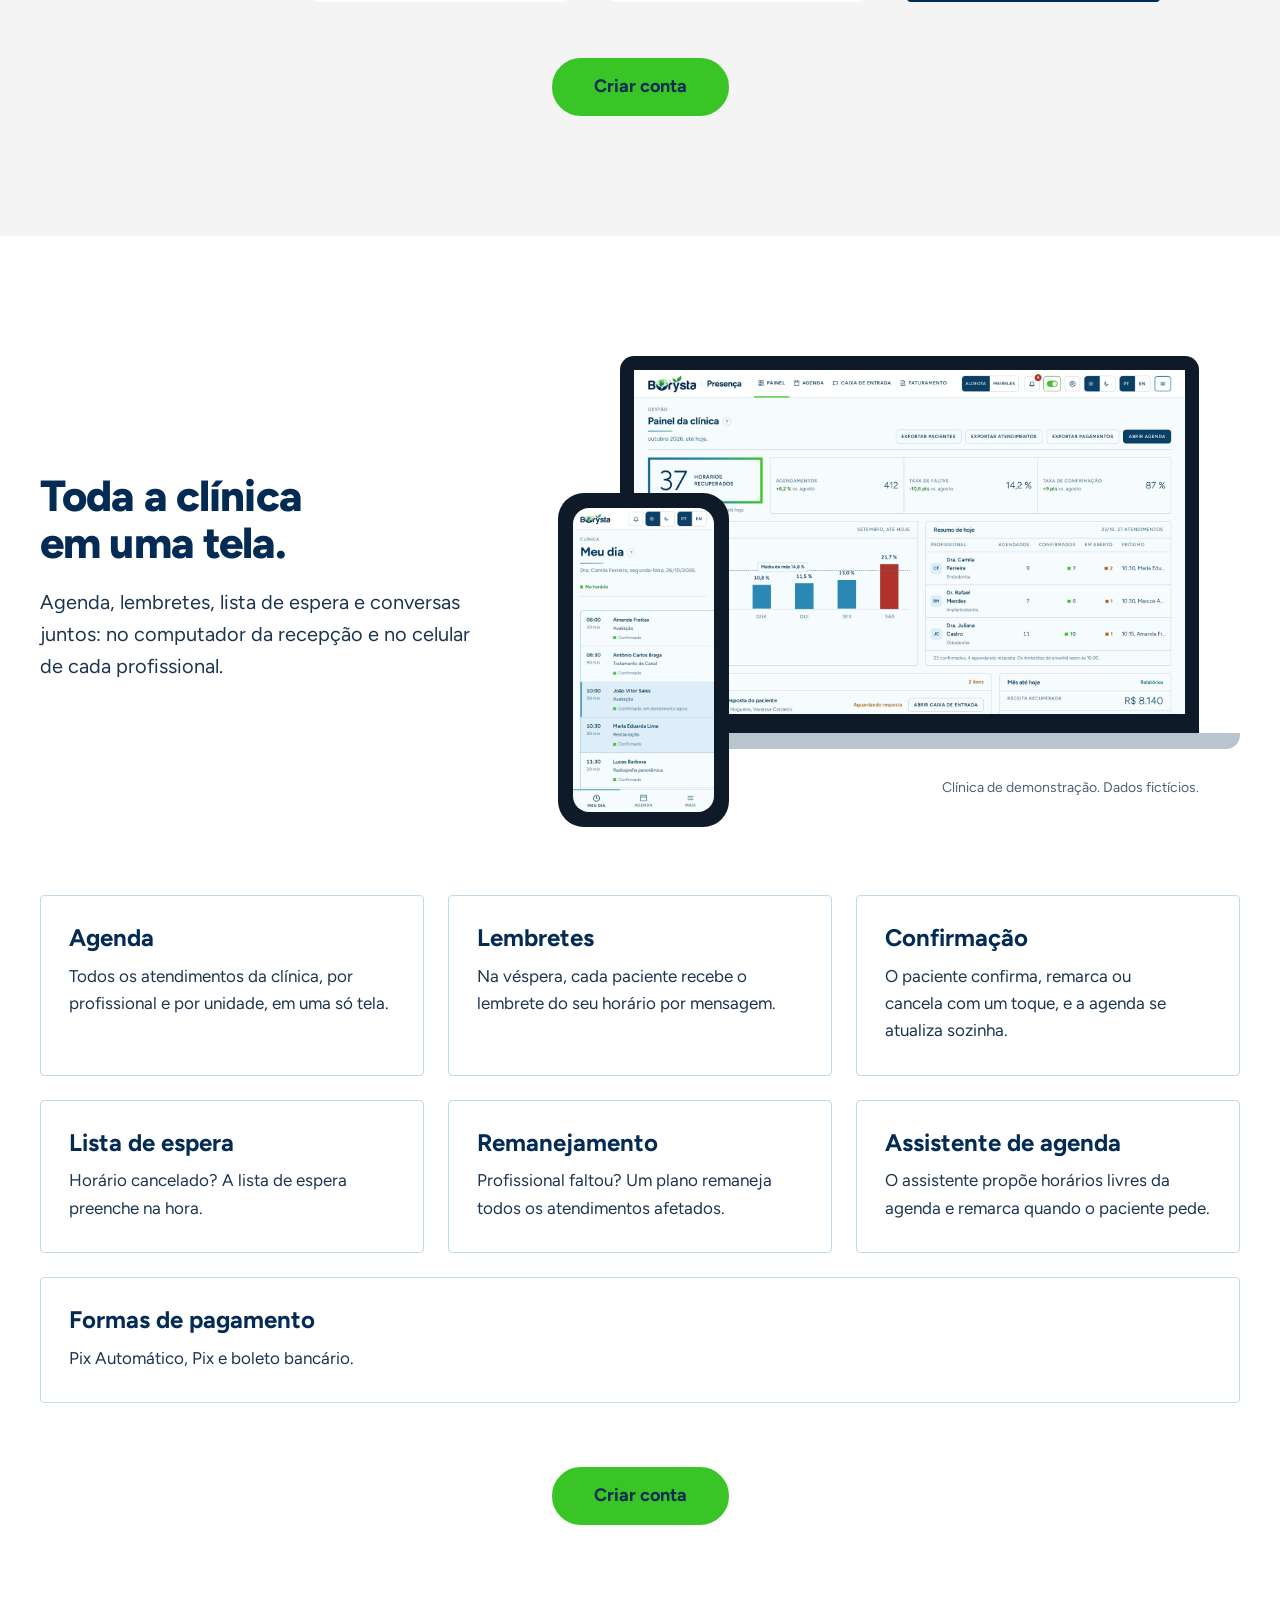
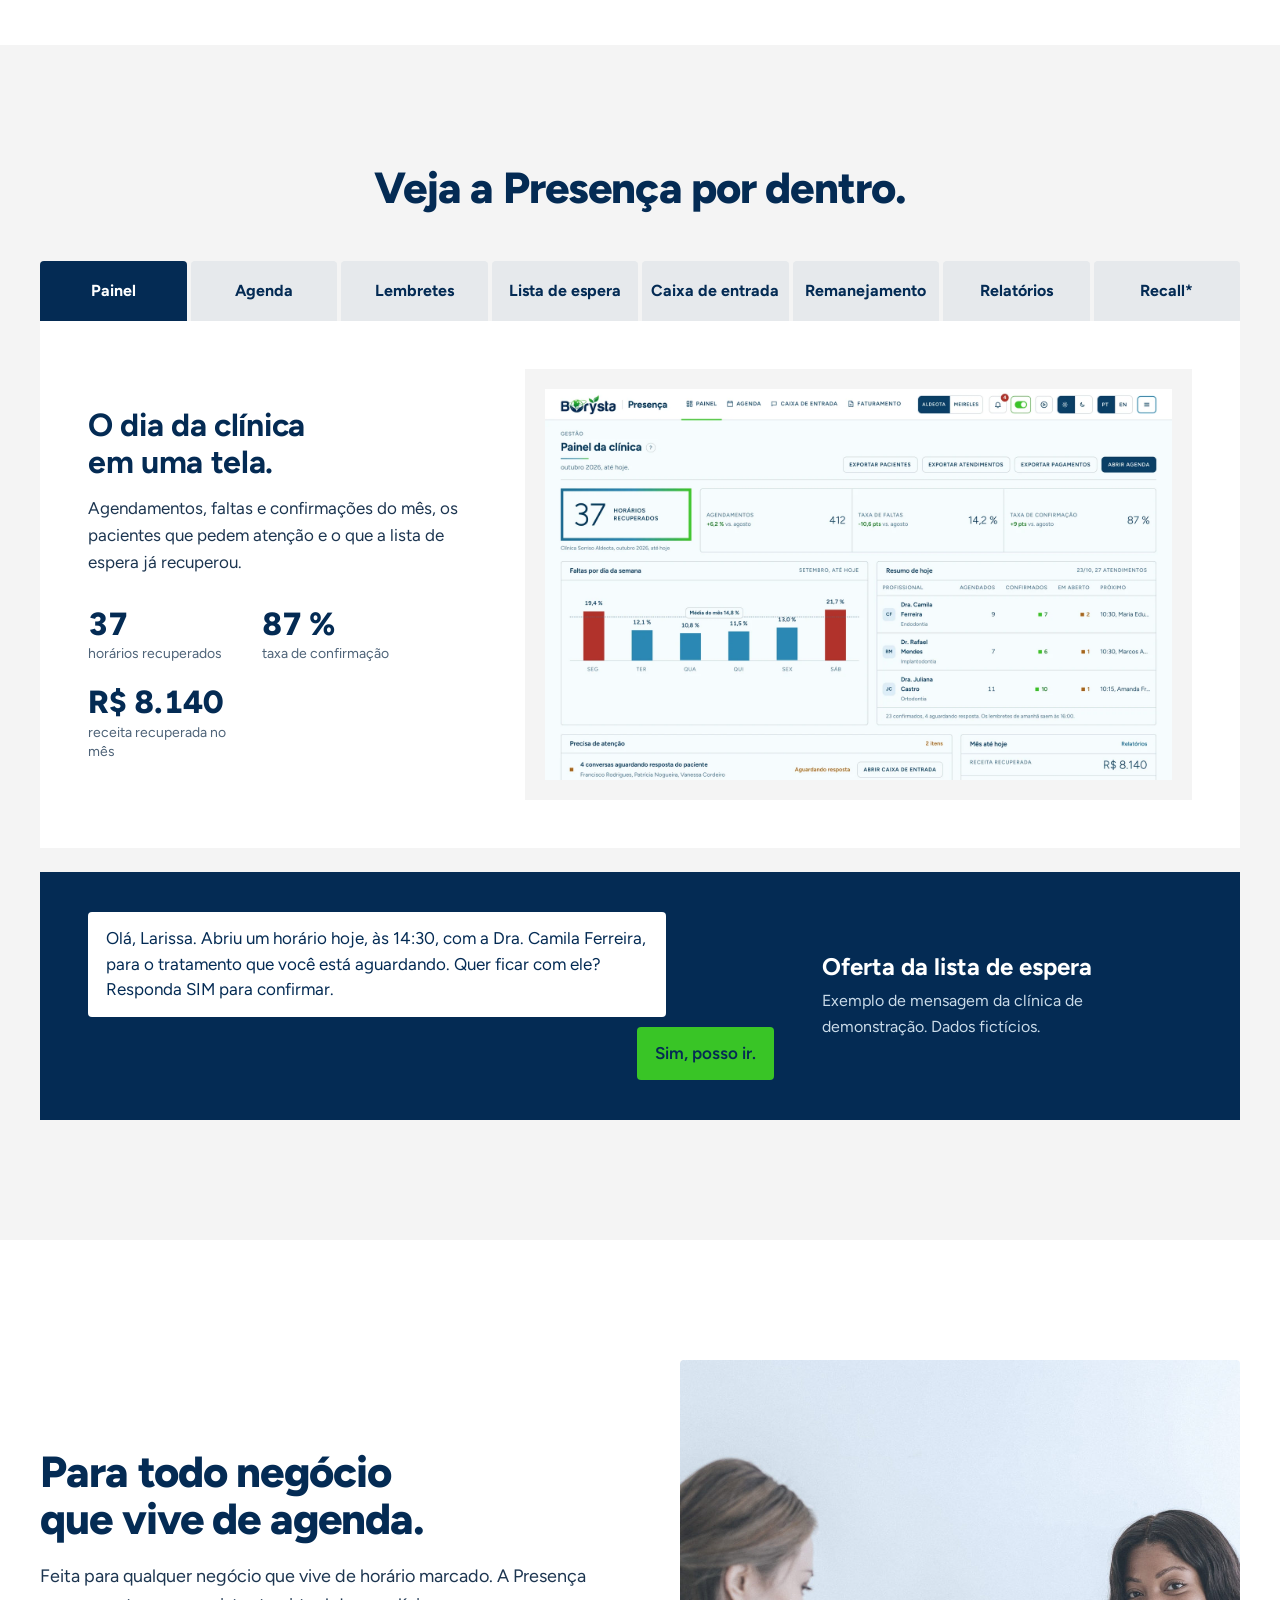
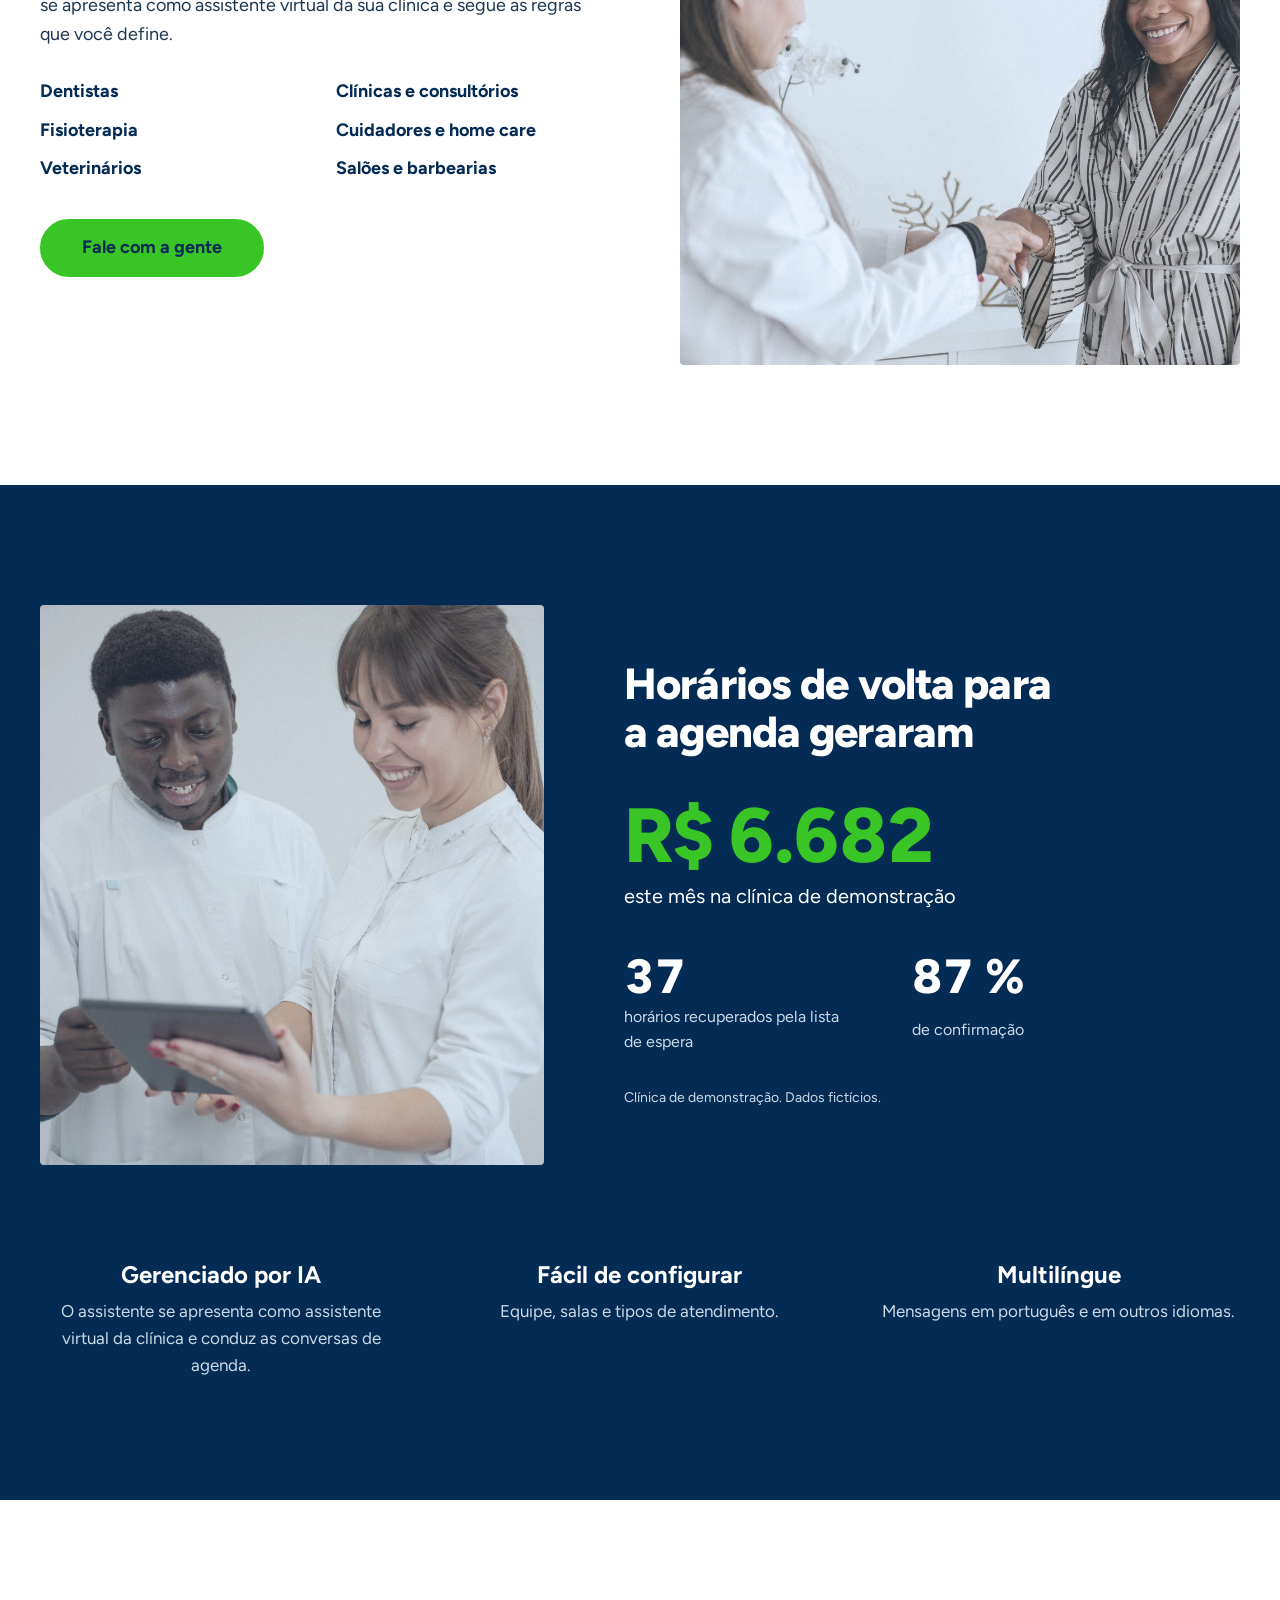
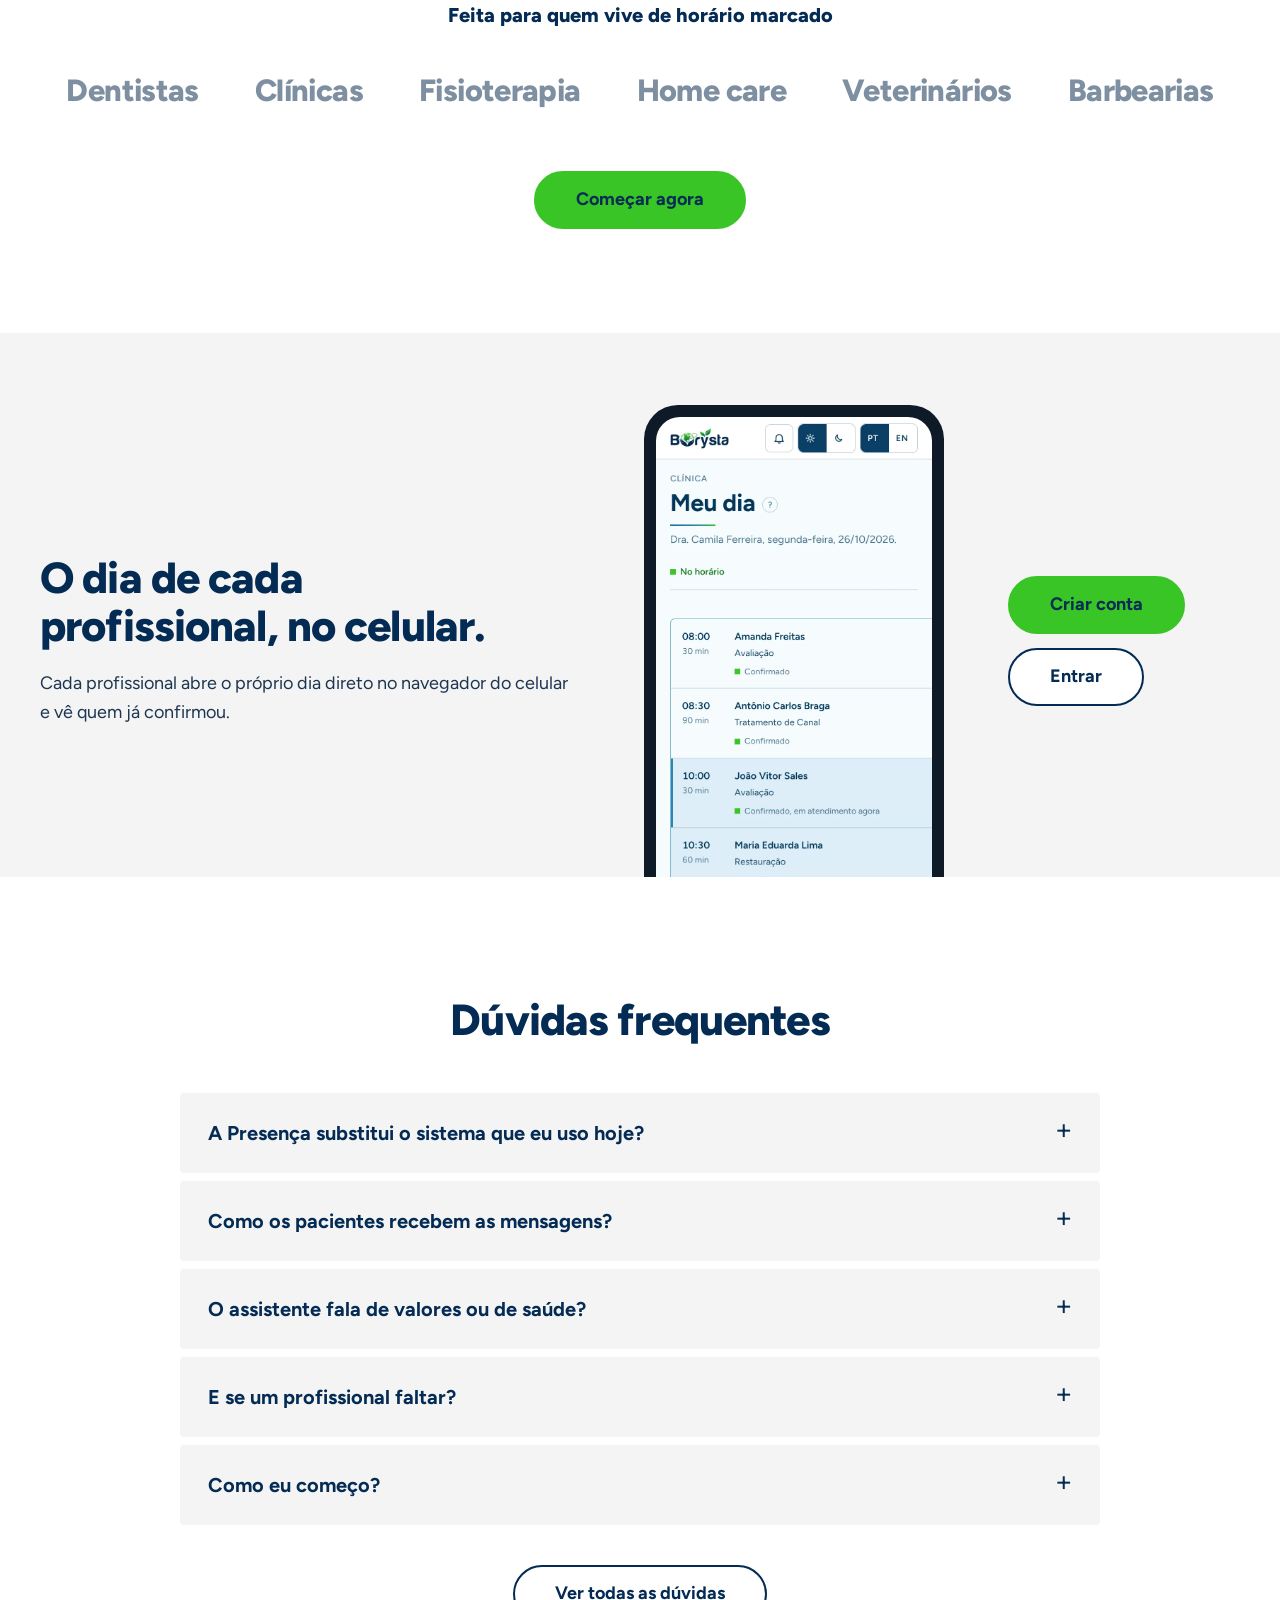
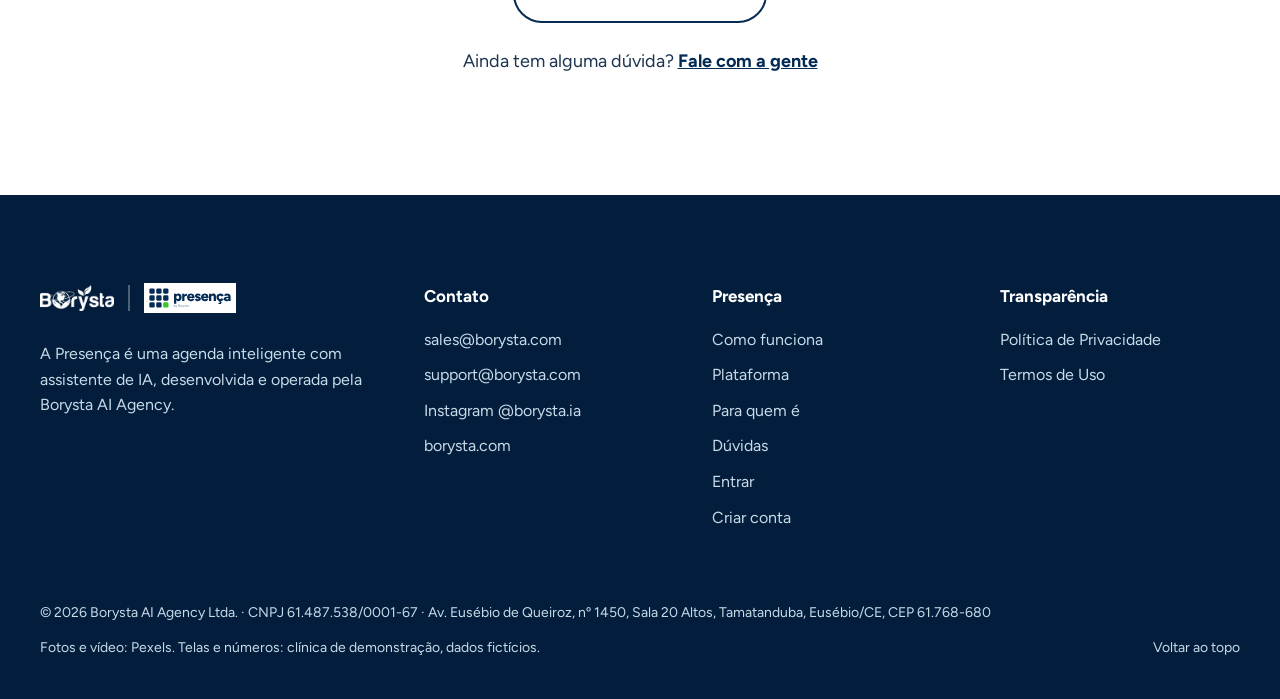
==== commit 3f4a2349: "chore(homol): promote develop legal v2.0 compliance to homol" ====
--- a/index.html
+++ b/index.html
@@ -92,8 +92,8 @@
       <a href="#contato">Contato</a>
     </nav>
     <div class="head__acts">
-      <a class="head__login" href="https://dev.presenca.borysta.com/app/#/login" data-app="login">Entrar</a>
-      <a class="btn" href="https://dev.presenca.borysta.com/app/#/cadastro" data-app="cadastro">Criar conta</a>
+      <a class="head__login" href="https://staging.presenca.borysta.com/app/#/login" data-app="login">Entrar</a>
+      <a class="btn" href="https://staging.presenca.borysta.com/app/#/cadastro" data-app="cadastro">Criar conta</a>
       <button class="burger" type="button" aria-expanded="false" aria-controls="menu" data-burger>Menu</button>
     </div>
   </div>
@@ -105,8 +105,8 @@
       <a href="#duvidas">Dúvidas</a>
       <a href="#contato">Contato</a>
       <span class="drawer__acts">
-        <a class="btn btn--line" href="https://dev.presenca.borysta.com/app/#/login">Entrar</a>
-        <a class="btn" href="https://dev.presenca.borysta.com/app/#/cadastro">Criar conta</a>
+        <a class="btn btn--line" href="https://staging.presenca.borysta.com/app/#/login">Entrar</a>
+        <a class="btn" href="https://staging.presenca.borysta.com/app/#/cadastro">Criar conta</a>
       </span>
     </nav>
   </div>
@@ -127,12 +127,12 @@
       <h1 id="hero-t">Cuidamos da sua agenda.</h1>
       <p class="hero__sub">Agenda inteligente com assistente de IA</p>
       <p class="hero__lead">A Presença é a agenda da sua clínica com apoio de IA: conversa com os pacientes, lembra, remarca, preenche os horários vagos e reorganiza o dia quando um profissional falta. Ela cuida da organização, enquanto você se concentra na sua rotina e nos seus pacientes.</p>
-      <form class="signup" action="https://dev.presenca.borysta.com/app/#/cadastro" data-app="cadastro" data-signup>
+      <form class="signup" action="https://staging.presenca.borysta.com/app/#/cadastro" data-app="cadastro" data-signup>
         <h2 class="signup__t">Crie a conta da sua clínica</h2>
         <label class="sr" for="s-mail">E-mail</label>
         <input id="s-mail" type="email" placeholder="Seu e-mail" autocomplete="email" spellcheck="false">
         <button class="btn btn--lg" type="submit">Criar conta</button>
-        <p class="signup__note">O cadastro continua no ambiente seguro da plataforma. Já tem conta? <a href="https://dev.presenca.borysta.com/app/#/login">Entrar</a></p>
+        <p class="signup__note">O cadastro continua no ambiente seguro da plataforma. Já tem conta? <a href="https://staging.presenca.borysta.com/app/#/login">Entrar</a></p>
       </form>
     </div>
   </div>
@@ -175,7 +175,7 @@
         <ol><li>Um profissional faltou</li><li>Um plano remaneja os atendimentos afetados</li><li class="is-end">A recepção revisa e aprova</li></ol>
       </div>
     </div>
-    <p class="center"><a class="btn btn--lg" href="https://dev.presenca.borysta.com/app/#/cadastro" data-app="cadastro">Criar conta</a></p>
+    <p class="center"><a class="btn btn--lg" href="https://staging.presenca.borysta.com/app/#/cadastro" data-app="cadastro">Criar conta</a></p>
   </div>
 </section>
 
@@ -201,7 +201,7 @@
       <article><h3>Assistente de agenda</h3><p>O assistente propõe horários livres da agenda e remarca quando o paciente pede.</p></article>
       <article class="nutzen__pay"><h3>Formas de pagamento</h3><p>Pix Automático, Pix e boleto bancário.</p></article>
     </div>
-    <p class="center"><a class="btn btn--lg" href="https://dev.presenca.borysta.com/app/#/cadastro" data-app="cadastro">Criar conta</a></p>
+    <p class="center"><a class="btn btn--lg" href="https://staging.presenca.borysta.com/app/#/cadastro" data-app="cadastro">Criar conta</a></p>
   </div>
 </section>
 
@@ -392,7 +392,7 @@
       <li>Veterinários</li>
       <li>Barbearias</li>
     </ul>
-    <p class="center"><a class="btn btn--lg" href="https://dev.presenca.borysta.com/app/#/cadastro" data-app="cadastro">Começar agora</a></p>
+    <p class="center"><a class="btn btn--lg" href="https://staging.presenca.borysta.com/app/#/cadastro" data-app="cadastro">Começar agora</a></p>
   </div>
 </section>
 
@@ -406,8 +406,8 @@
       <div class="device__phone device__phone--solo"><img src="assets/img/app/meu-dia.webp" width="780" height="1688" alt="Tela Meu dia no celular, com os atendimentos confirmados de uma dentista" loading="lazy" decoding="async"></div>
     </figure>
     <div class="celular__acts">
-      <a class="btn btn--lg" href="https://dev.presenca.borysta.com/app/#/cadastro" data-app="cadastro">Criar conta</a>
-      <a class="btn btn--line btn--lg" href="https://dev.presenca.borysta.com/app/#/login">Entrar</a>
+      <a class="btn btn--lg" href="https://staging.presenca.borysta.com/app/#/cadastro" data-app="cadastro">Criar conta</a>
+      <a class="btn btn--line btn--lg" href="https://staging.presenca.borysta.com/app/#/login">Entrar</a>
     </div>
   </div>
 </section>
@@ -469,8 +469,8 @@
           <li><a href="#plataforma">Plataforma</a></li>
           <li><a href="#para-quem">Para quem é</a></li>
           <li><a href="#duvidas">Dúvidas</a></li>
-          <li><a href="https://dev.presenca.borysta.com/app/#/login">Entrar</a></li>
-          <li><a href="https://dev.presenca.borysta.com/app/#/cadastro">Criar conta</a></li>
+          <li><a href="https://staging.presenca.borysta.com/app/#/login">Entrar</a></li>
+          <li><a href="https://staging.presenca.borysta.com/app/#/cadastro">Criar conta</a></li>
         </ul>
       </nav>
       <nav aria-labelledby="ft-t">
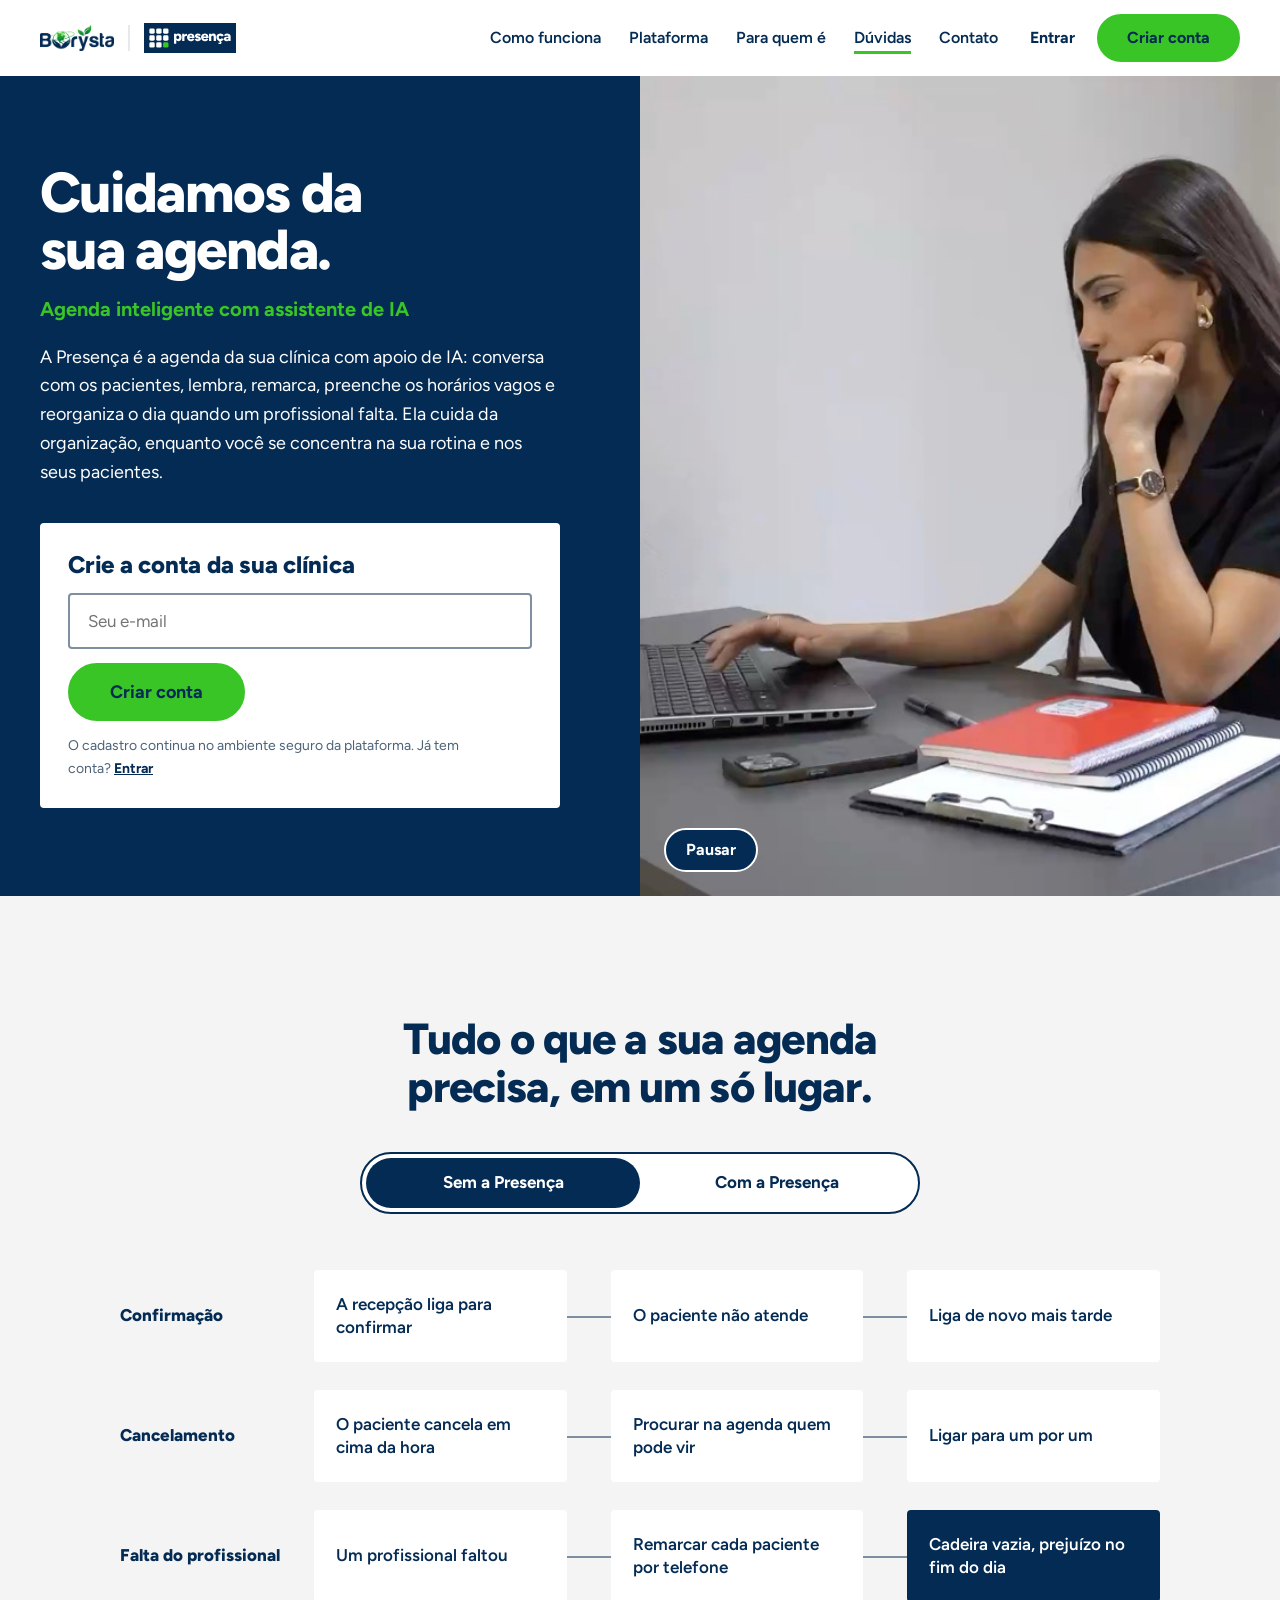
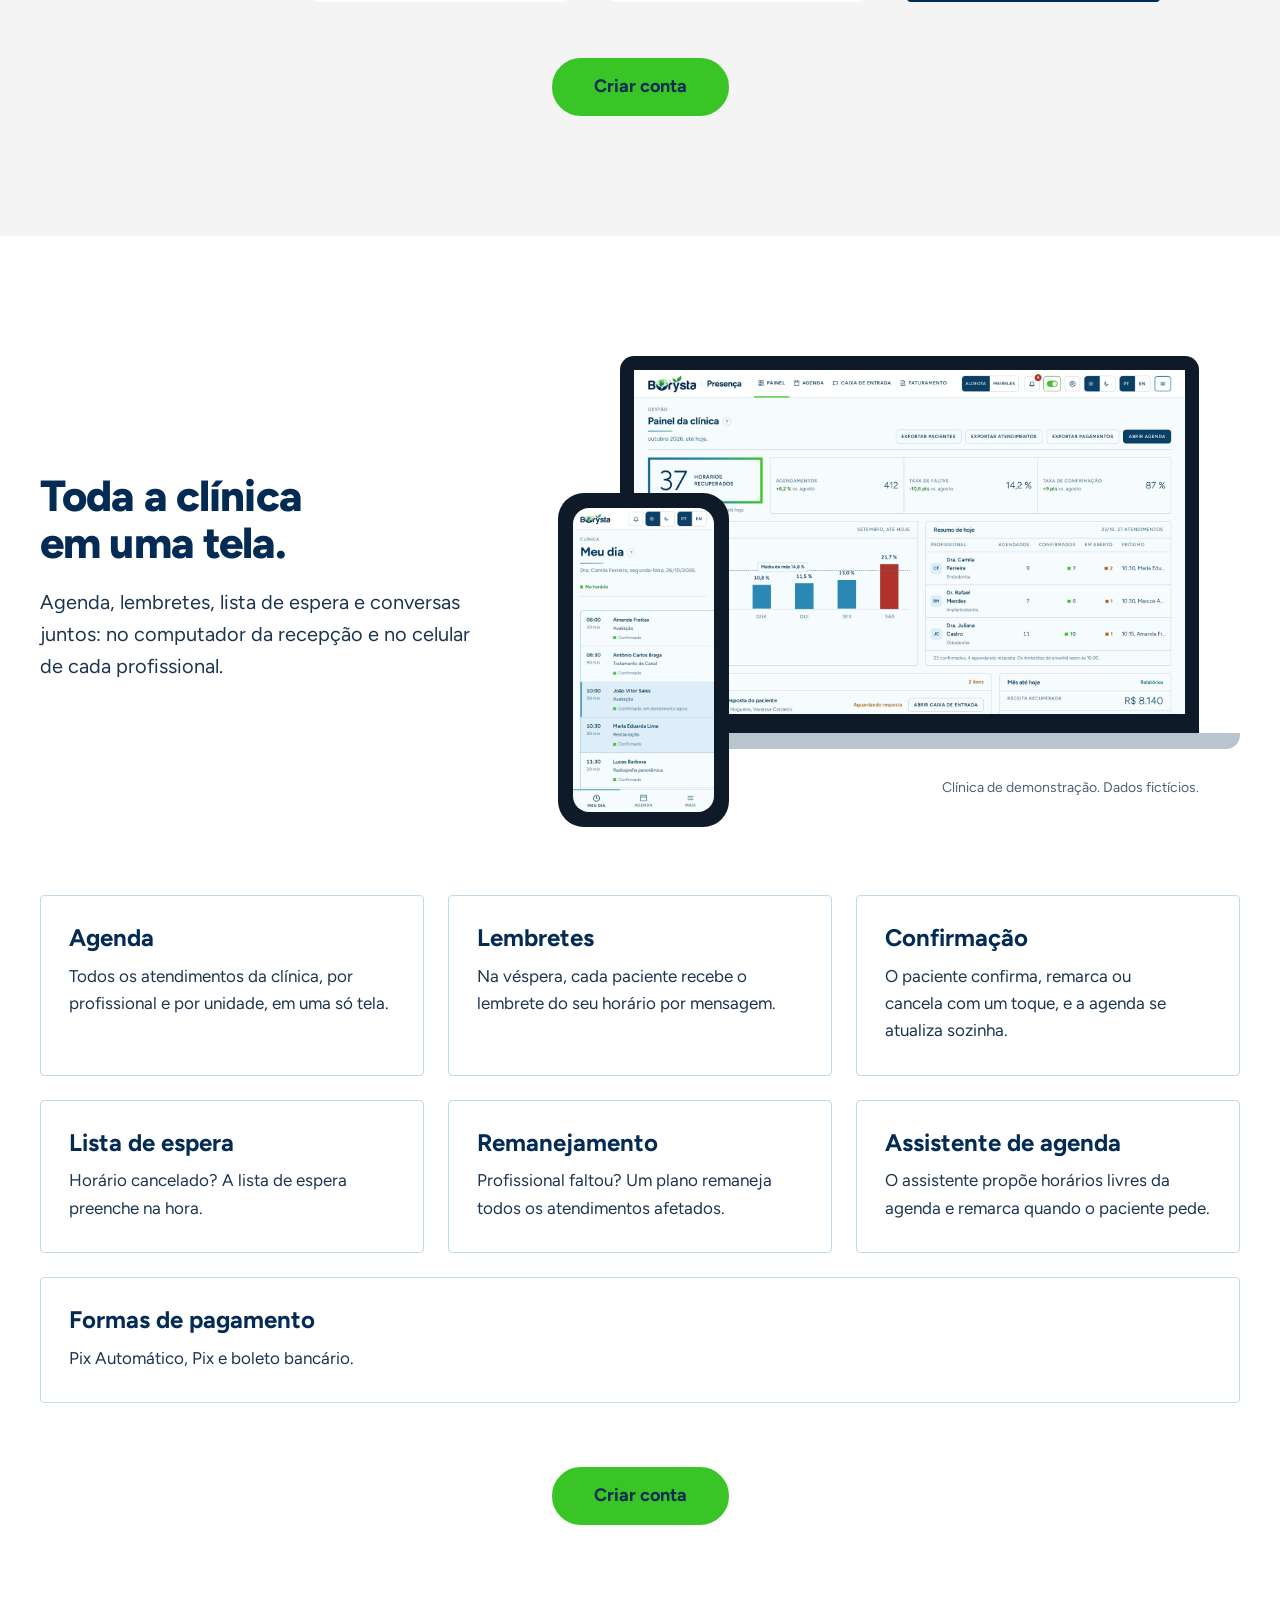
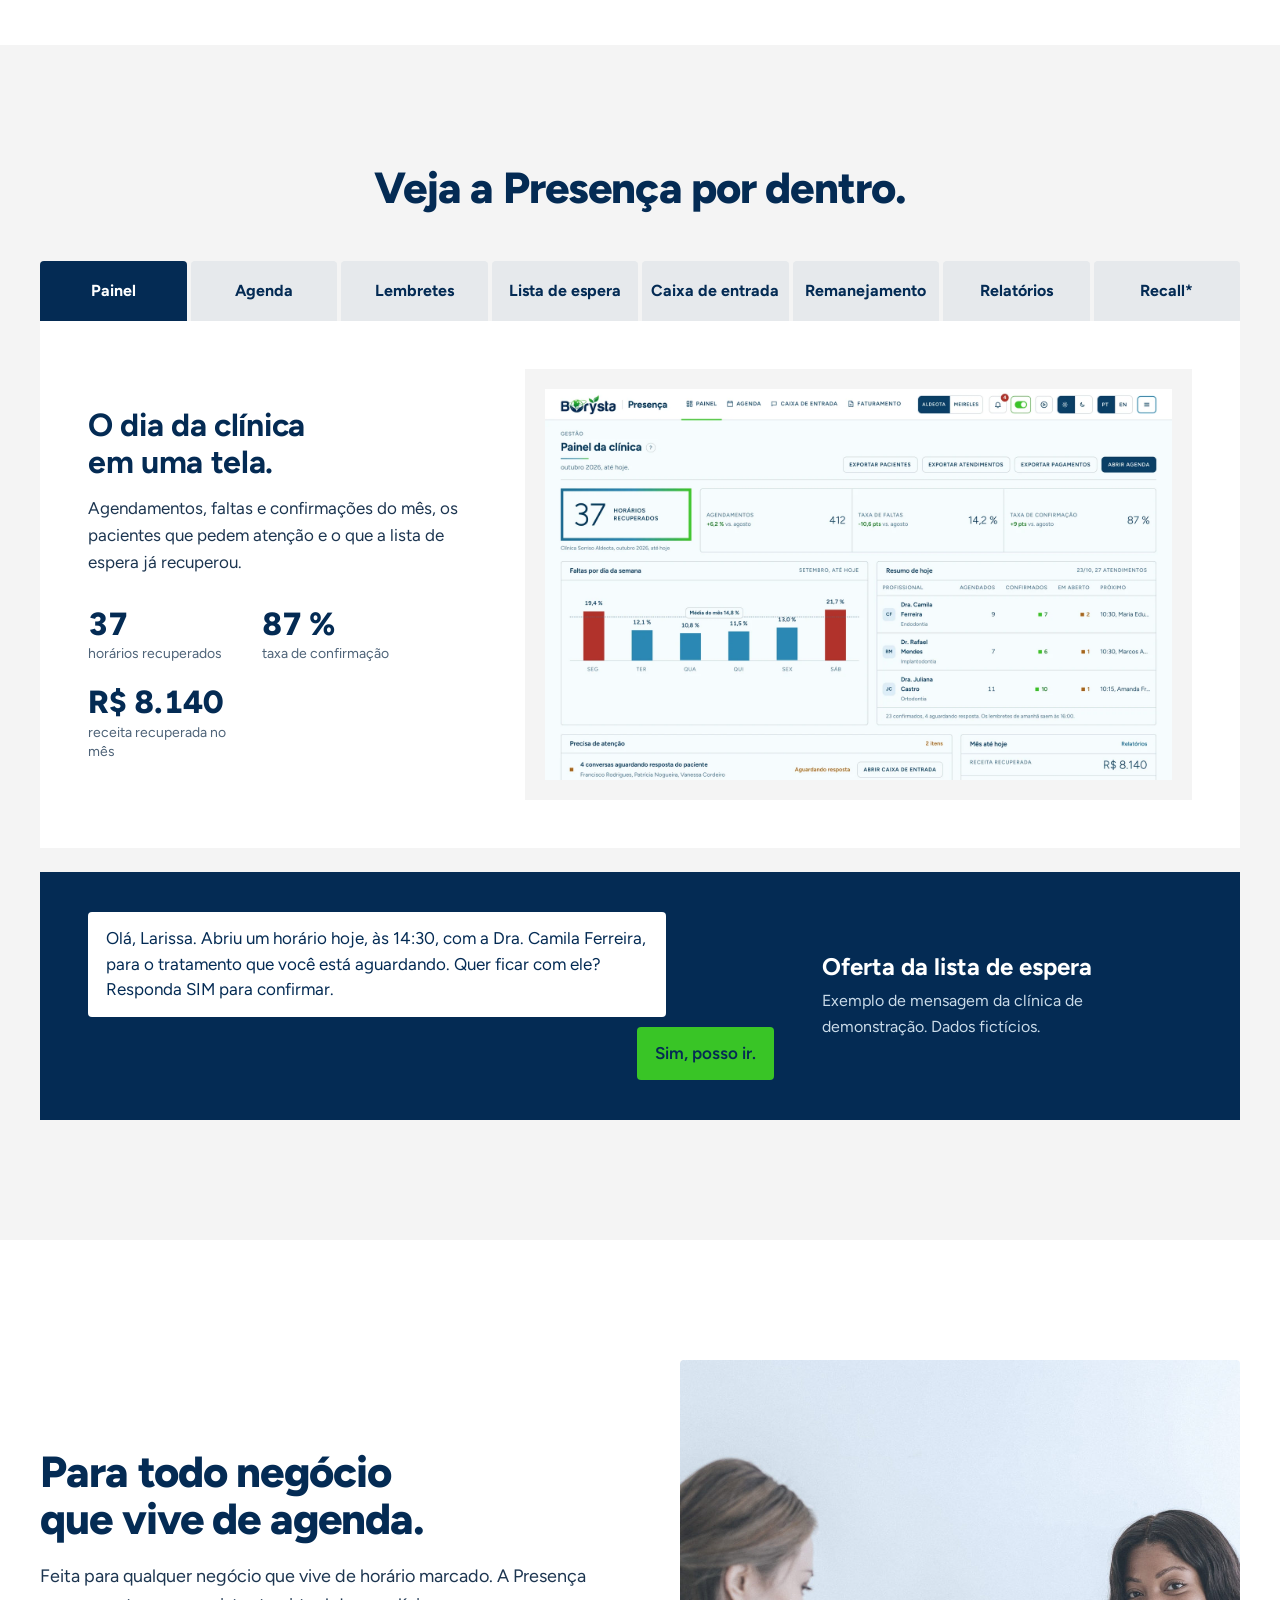
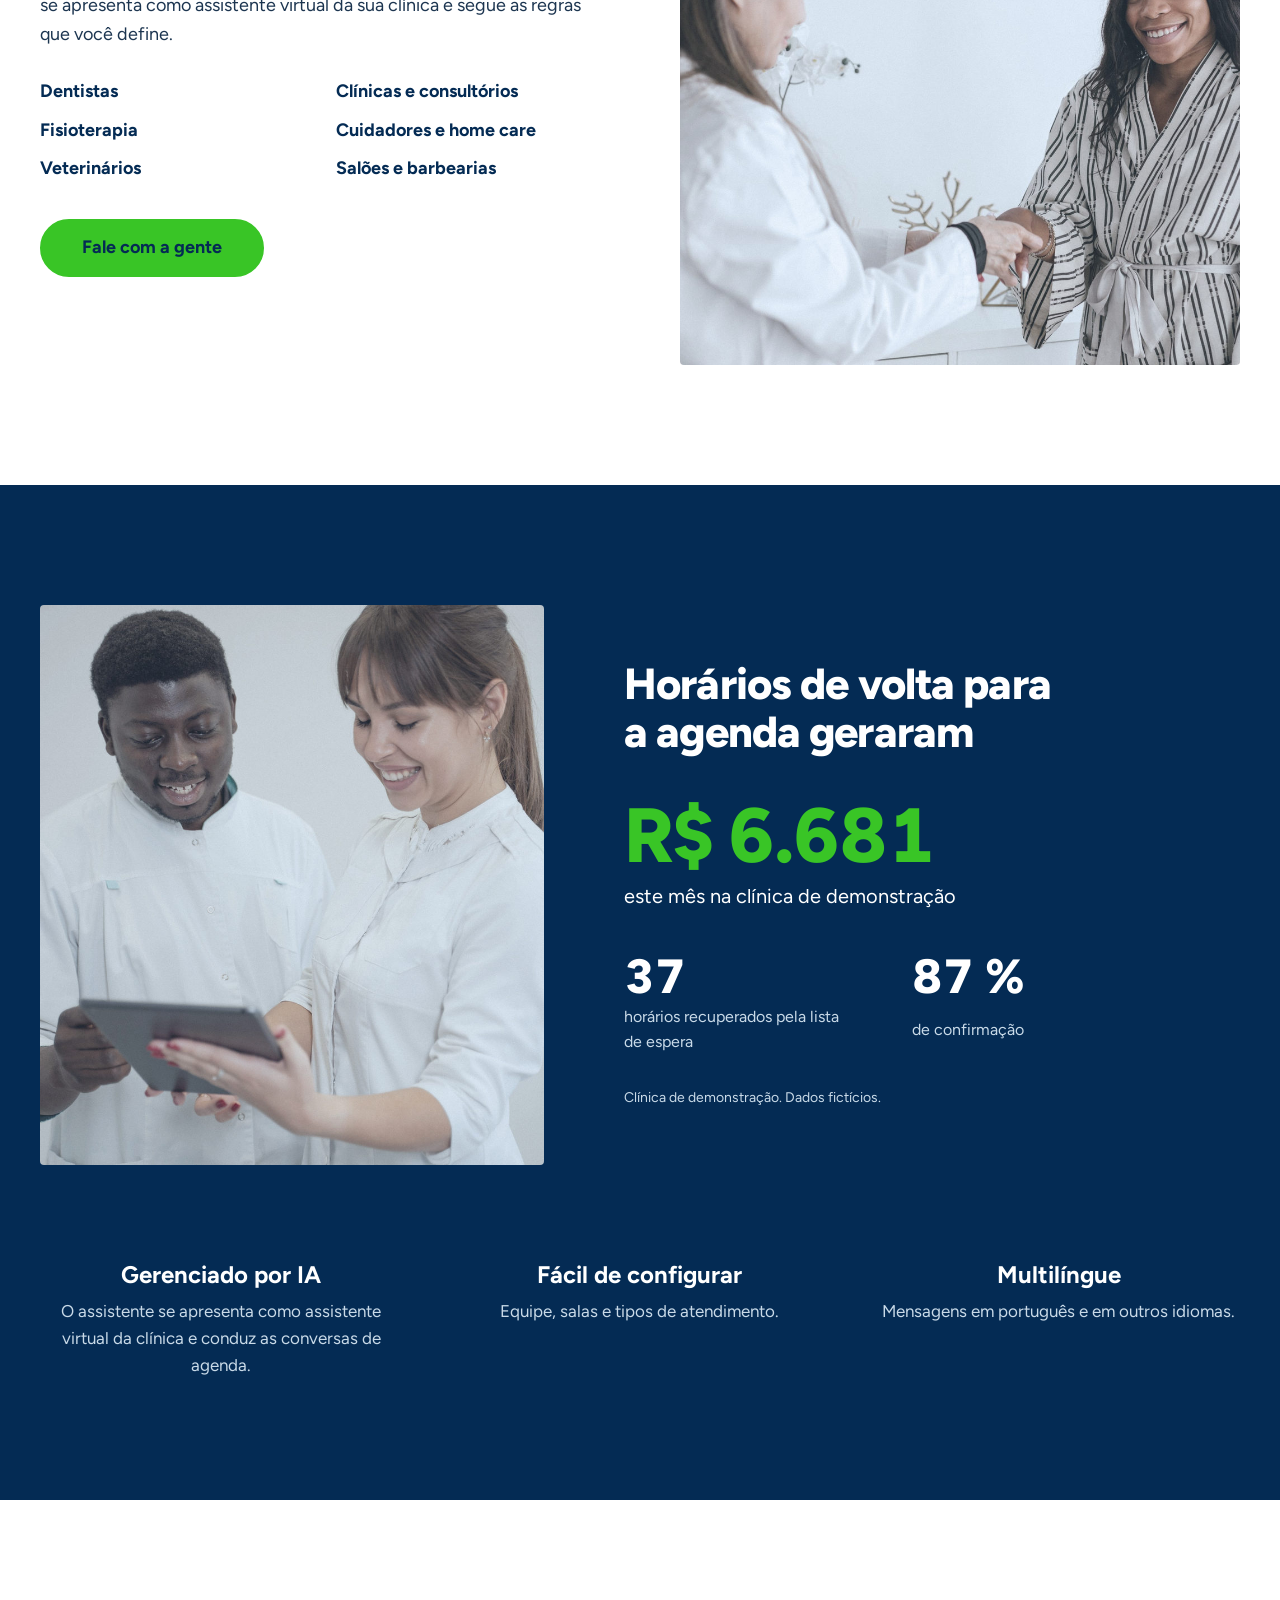
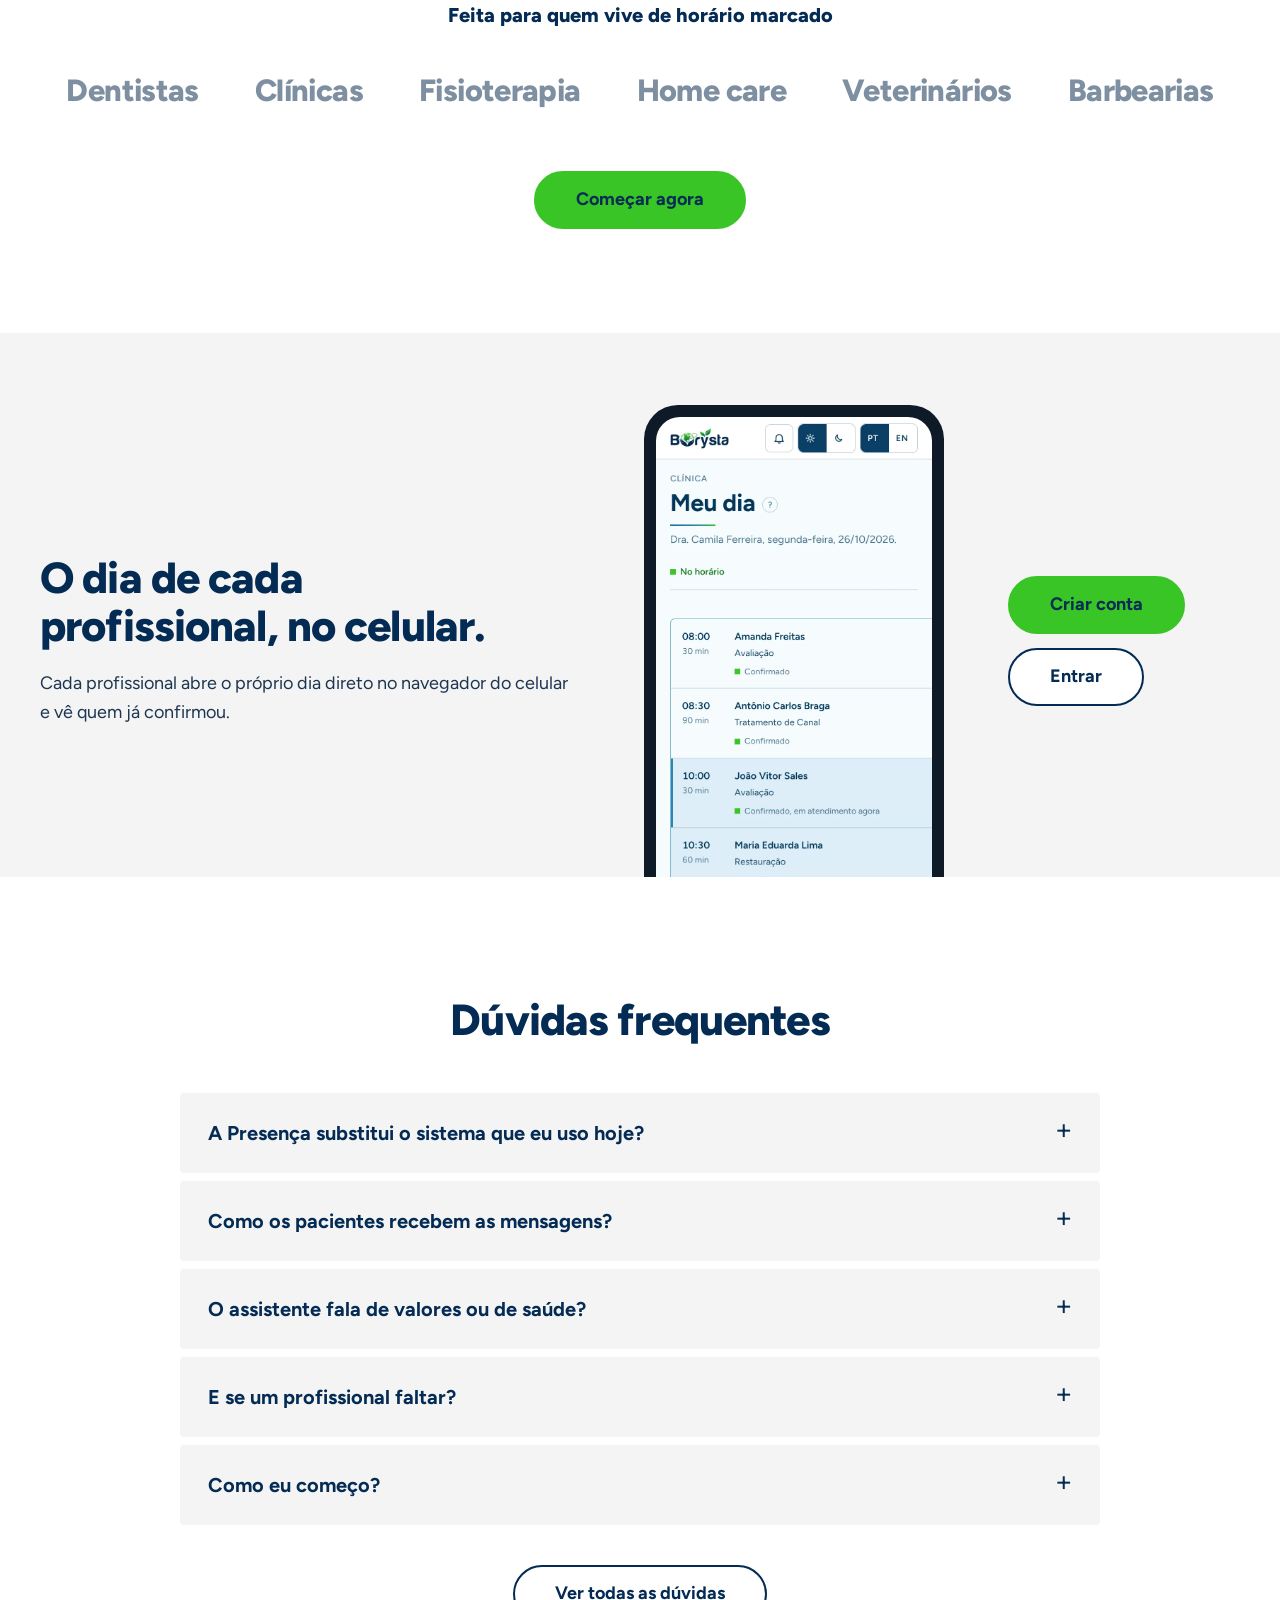
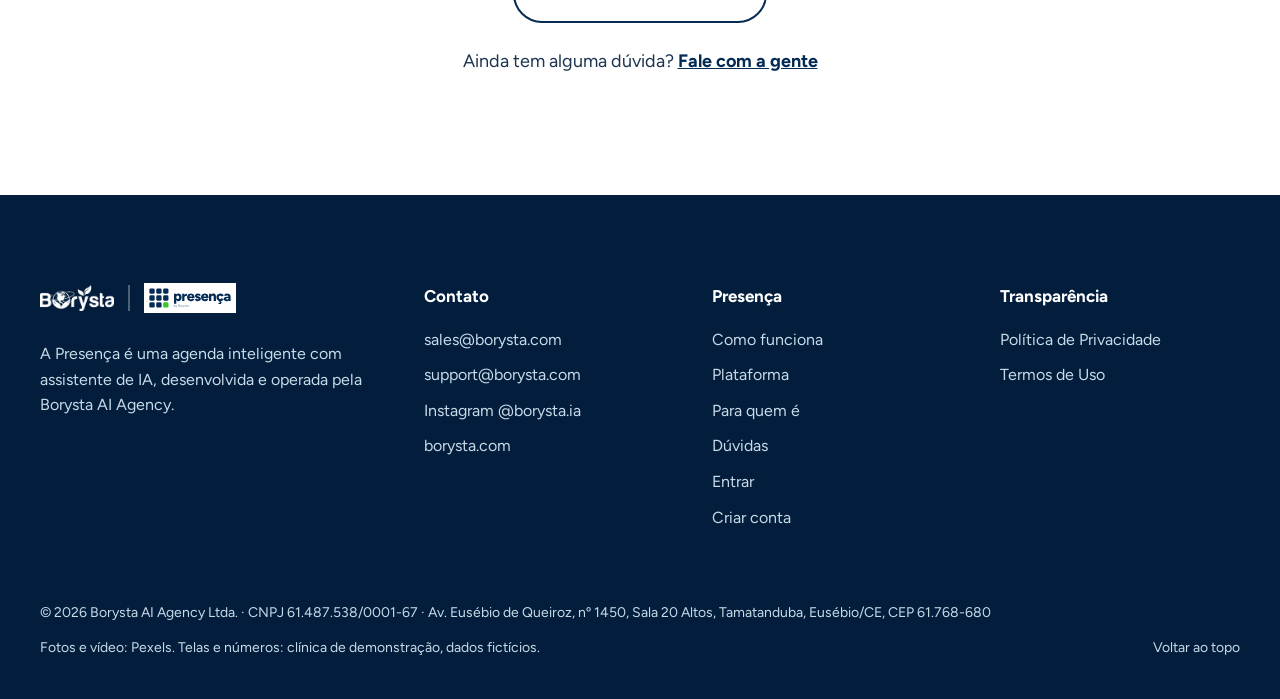
==== commit ffa6c7d5: "chore(release): align canonical presenca.borysta.com URLs for v1.0.0" ====
--- a/index.html
+++ b/index.html
@@ -92,8 +92,8 @@
       <a href="#contato">Contato</a>
     </nav>
     <div class="head__acts">
-      <a class="head__login" href="https://staging.presenca.borysta.com/app/#/login" data-app="login">Entrar</a>
-      <a class="btn" href="https://staging.presenca.borysta.com/app/#/cadastro" data-app="cadastro">Criar conta</a>
+      <a class="head__login" href="https://presenca.borysta.com/app/#/login" data-app="login">Entrar</a>
+      <a class="btn" href="https://presenca.borysta.com/app/#/cadastro" data-app="cadastro">Criar conta</a>
       <button class="burger" type="button" aria-expanded="false" aria-controls="menu" data-burger>Menu</button>
     </div>
   </div>
@@ -105,8 +105,8 @@
       <a href="#duvidas">Dúvidas</a>
       <a href="#contato">Contato</a>
       <span class="drawer__acts">
-        <a class="btn btn--line" href="https://staging.presenca.borysta.com/app/#/login">Entrar</a>
-        <a class="btn" href="https://staging.presenca.borysta.com/app/#/cadastro">Criar conta</a>
+        <a class="btn btn--line" href="https://presenca.borysta.com/app/#/login">Entrar</a>
+        <a class="btn" href="https://presenca.borysta.com/app/#/cadastro">Criar conta</a>
       </span>
     </nav>
   </div>
@@ -127,12 +127,12 @@
       <h1 id="hero-t">Cuidamos da sua agenda.</h1>
       <p class="hero__sub">Agenda inteligente com assistente de IA</p>
       <p class="hero__lead">A Presença é a agenda da sua clínica com apoio de IA: conversa com os pacientes, lembra, remarca, preenche os horários vagos e reorganiza o dia quando um profissional falta. Ela cuida da organização, enquanto você se concentra na sua rotina e nos seus pacientes.</p>
-      <form class="signup" action="https://staging.presenca.borysta.com/app/#/cadastro" data-app="cadastro" data-signup>
+      <form class="signup" action="https://presenca.borysta.com/app/#/cadastro" data-app="cadastro" data-signup>
         <h2 class="signup__t">Crie a conta da sua clínica</h2>
         <label class="sr" for="s-mail">E-mail</label>
         <input id="s-mail" type="email" placeholder="Seu e-mail" autocomplete="email" spellcheck="false">
         <button class="btn btn--lg" type="submit">Criar conta</button>
-        <p class="signup__note">O cadastro continua no ambiente seguro da plataforma. Já tem conta? <a href="https://staging.presenca.borysta.com/app/#/login">Entrar</a></p>
+        <p class="signup__note">O cadastro continua no ambiente seguro da plataforma. Já tem conta? <a href="https://presenca.borysta.com/app/#/login">Entrar</a></p>
       </form>
     </div>
   </div>
@@ -175,7 +175,7 @@
         <ol><li>Um profissional faltou</li><li>Um plano remaneja os atendimentos afetados</li><li class="is-end">A recepção revisa e aprova</li></ol>
       </div>
     </div>
-    <p class="center"><a class="btn btn--lg" href="https://staging.presenca.borysta.com/app/#/cadastro" data-app="cadastro">Criar conta</a></p>
+    <p class="center"><a class="btn btn--lg" href="https://presenca.borysta.com/app/#/cadastro" data-app="cadastro">Criar conta</a></p>
   </div>
 </section>
 
@@ -201,7 +201,7 @@
       <article><h3>Assistente de agenda</h3><p>O assistente propõe horários livres da agenda e remarca quando o paciente pede.</p></article>
       <article class="nutzen__pay"><h3>Formas de pagamento</h3><p>Pix Automático, Pix e boleto bancário.</p></article>
     </div>
-    <p class="center"><a class="btn btn--lg" href="https://staging.presenca.borysta.com/app/#/cadastro" data-app="cadastro">Criar conta</a></p>
+    <p class="center"><a class="btn btn--lg" href="https://presenca.borysta.com/app/#/cadastro" data-app="cadastro">Criar conta</a></p>
   </div>
 </section>
 
@@ -392,7 +392,7 @@
       <li>Veterinários</li>
       <li>Barbearias</li>
     </ul>
-    <p class="center"><a class="btn btn--lg" href="https://staging.presenca.borysta.com/app/#/cadastro" data-app="cadastro">Começar agora</a></p>
+    <p class="center"><a class="btn btn--lg" href="https://presenca.borysta.com/app/#/cadastro" data-app="cadastro">Começar agora</a></p>
   </div>
 </section>
 
@@ -406,8 +406,8 @@
       <div class="device__phone device__phone--solo"><img src="assets/img/app/meu-dia.webp" width="780" height="1688" alt="Tela Meu dia no celular, com os atendimentos confirmados de uma dentista" loading="lazy" decoding="async"></div>
     </figure>
     <div class="celular__acts">
-      <a class="btn btn--lg" href="https://staging.presenca.borysta.com/app/#/cadastro" data-app="cadastro">Criar conta</a>
-      <a class="btn btn--line btn--lg" href="https://staging.presenca.borysta.com/app/#/login">Entrar</a>
+      <a class="btn btn--lg" href="https://presenca.borysta.com/app/#/cadastro" data-app="cadastro">Criar conta</a>
+      <a class="btn btn--line btn--lg" href="https://presenca.borysta.com/app/#/login">Entrar</a>
     </div>
   </div>
 </section>
@@ -469,8 +469,8 @@
           <li><a href="#plataforma">Plataforma</a></li>
           <li><a href="#para-quem">Para quem é</a></li>
           <li><a href="#duvidas">Dúvidas</a></li>
-          <li><a href="https://staging.presenca.borysta.com/app/#/login">Entrar</a></li>
-          <li><a href="https://staging.presenca.borysta.com/app/#/cadastro">Criar conta</a></li>
+          <li><a href="https://presenca.borysta.com/app/#/login">Entrar</a></li>
+          <li><a href="https://presenca.borysta.com/app/#/cadastro">Criar conta</a></li>
         </ul>
       </nav>
       <nav aria-labelledby="ft-t">
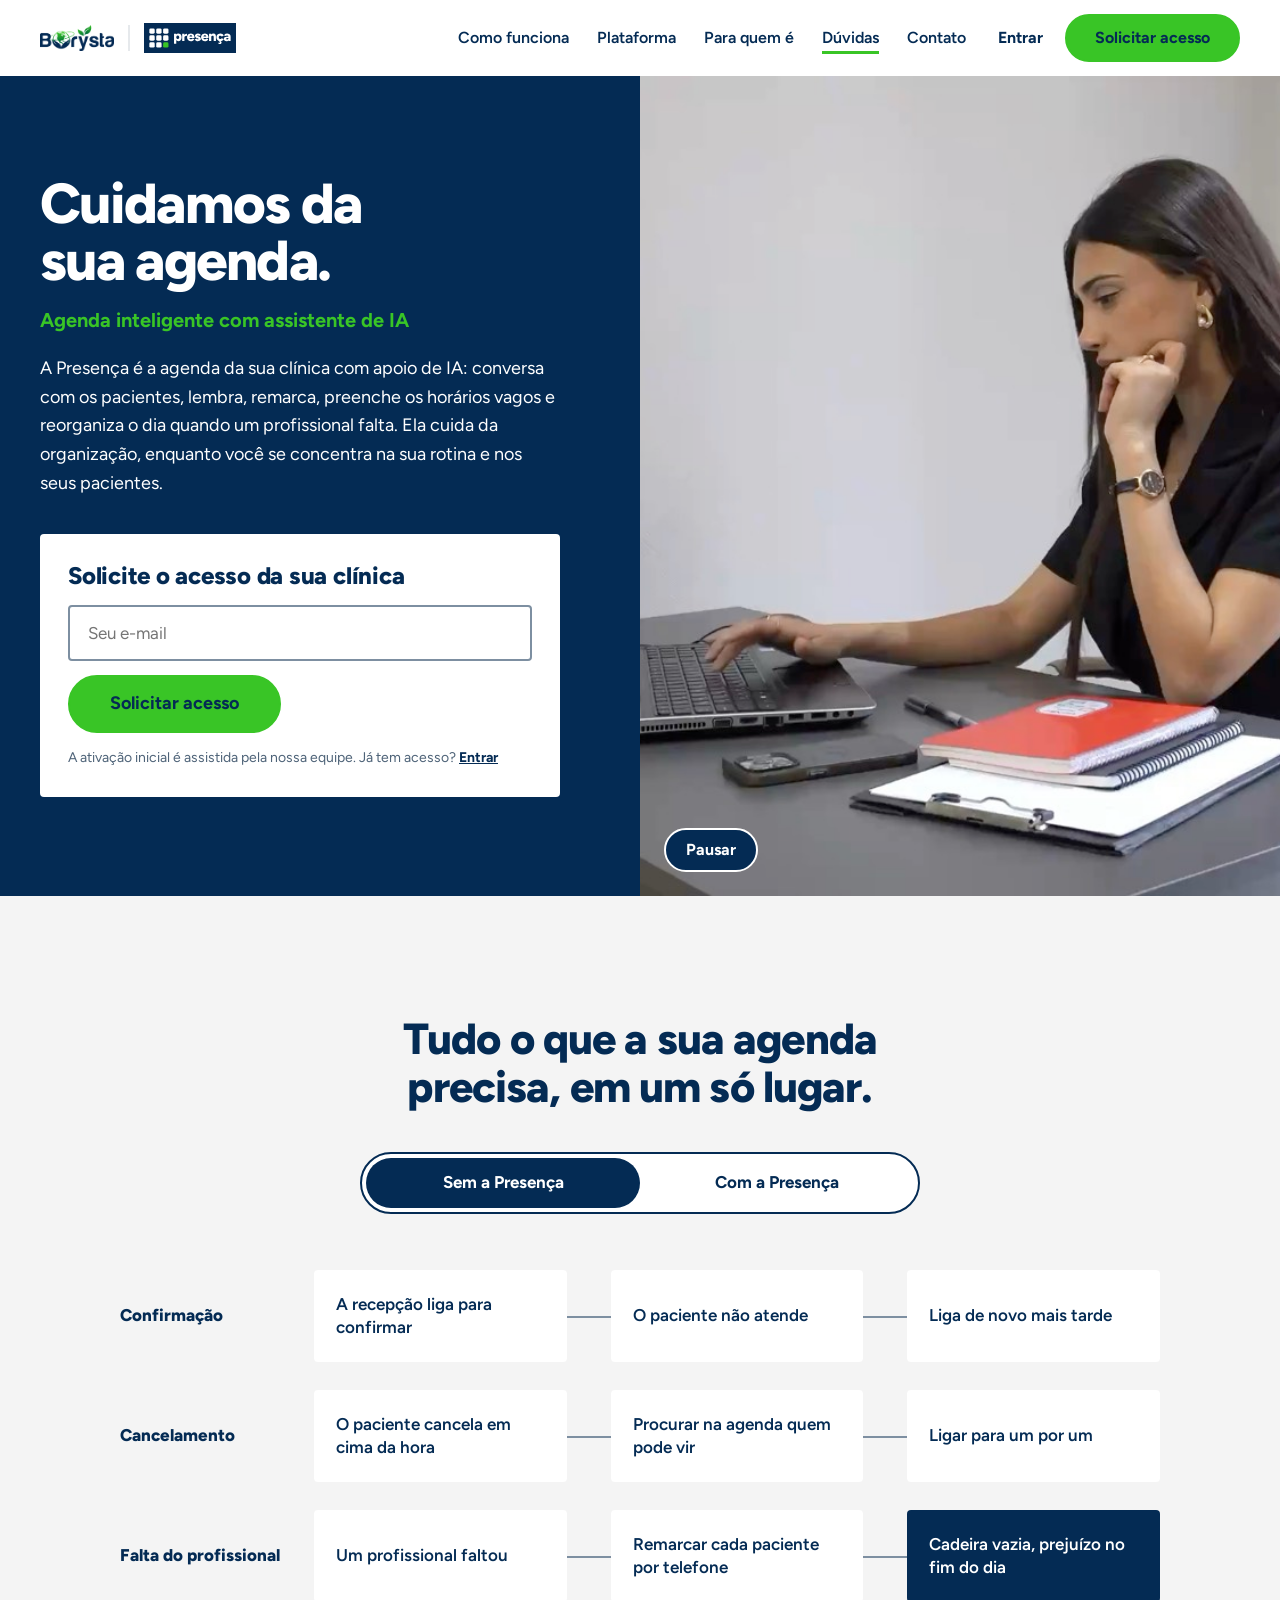
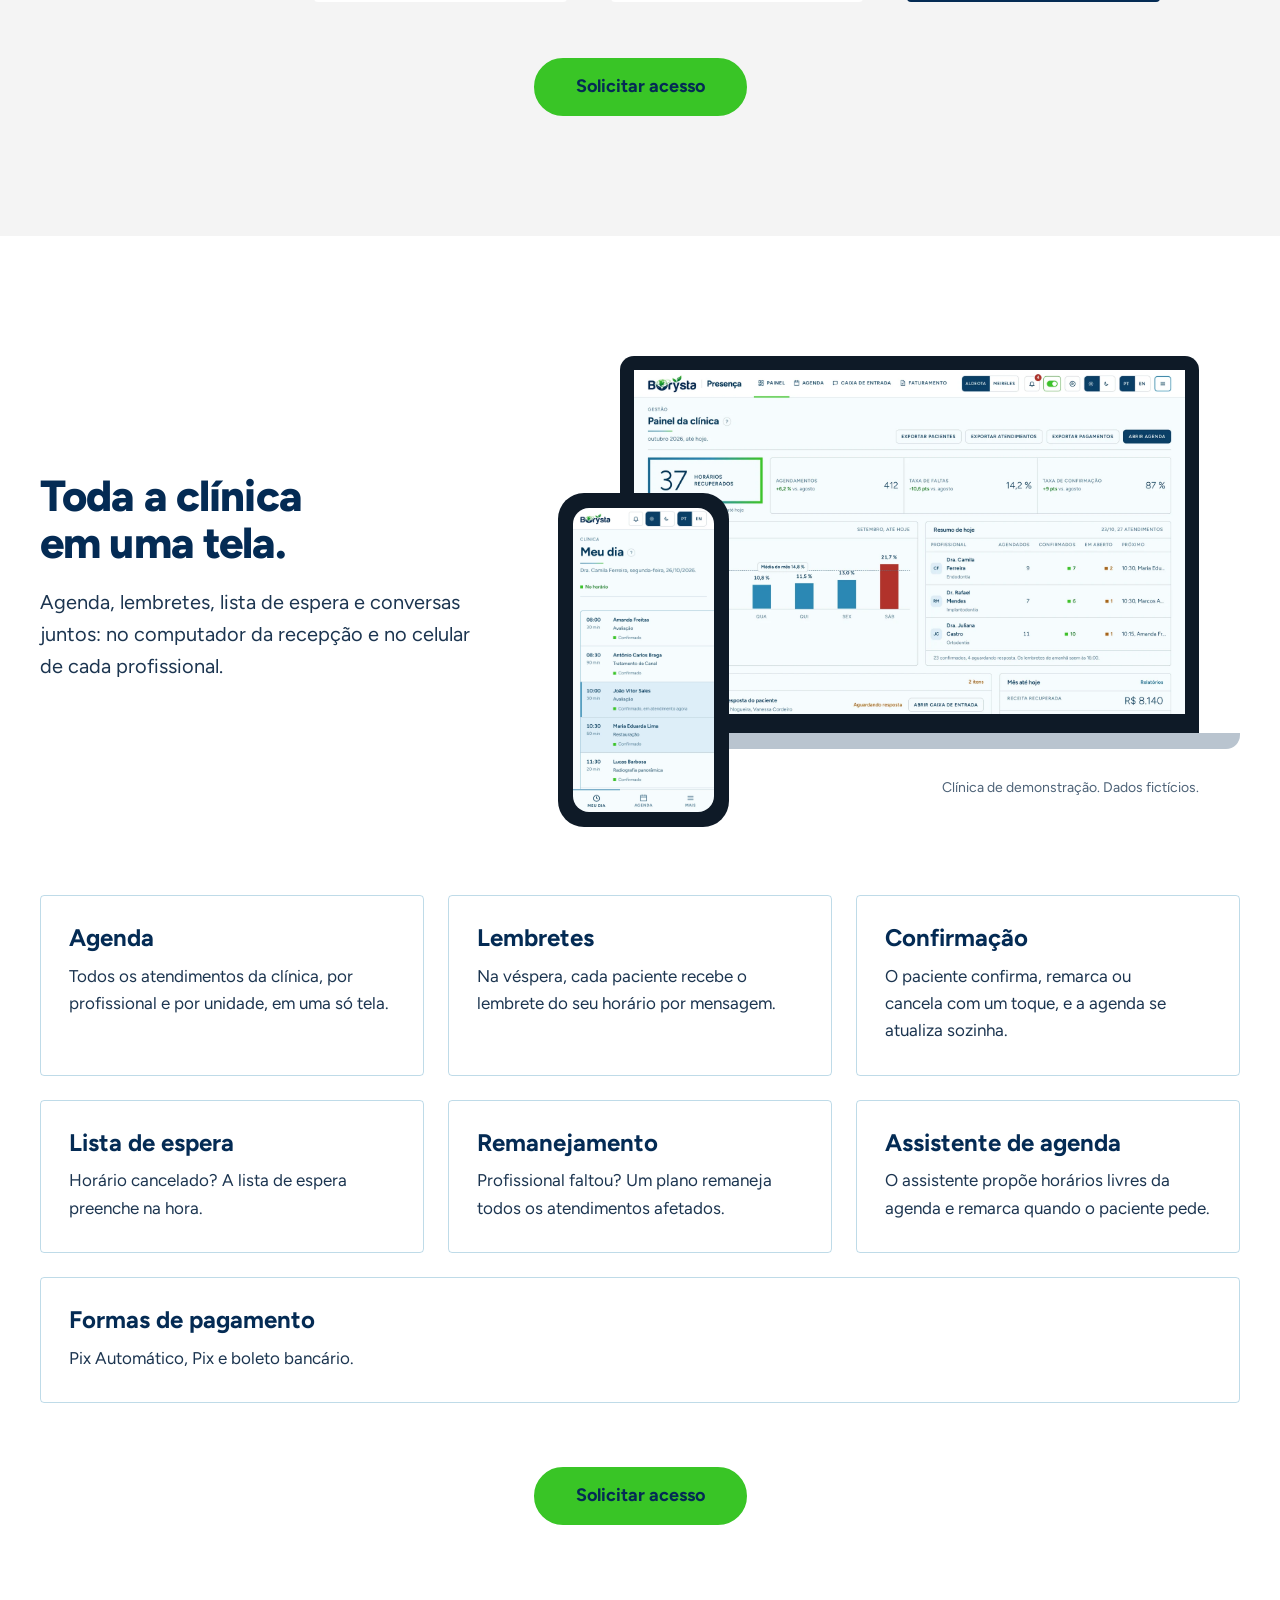
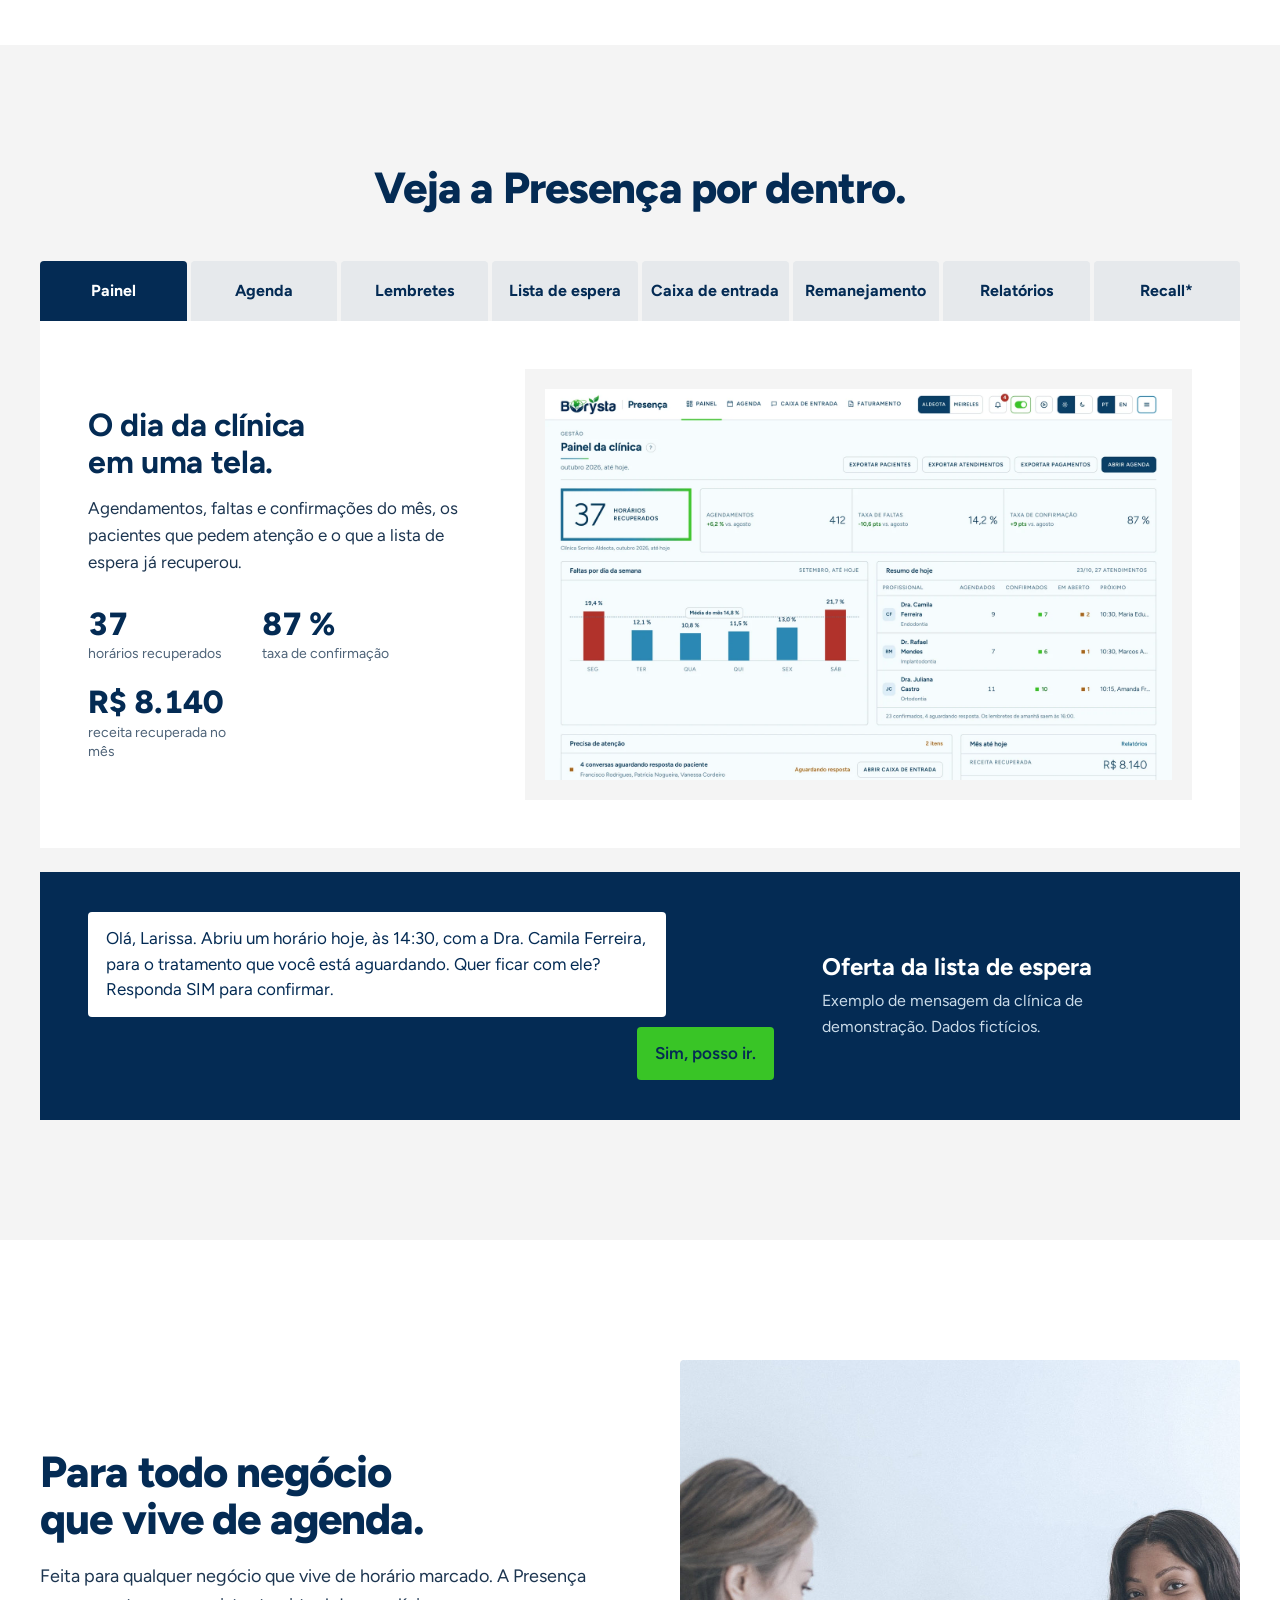
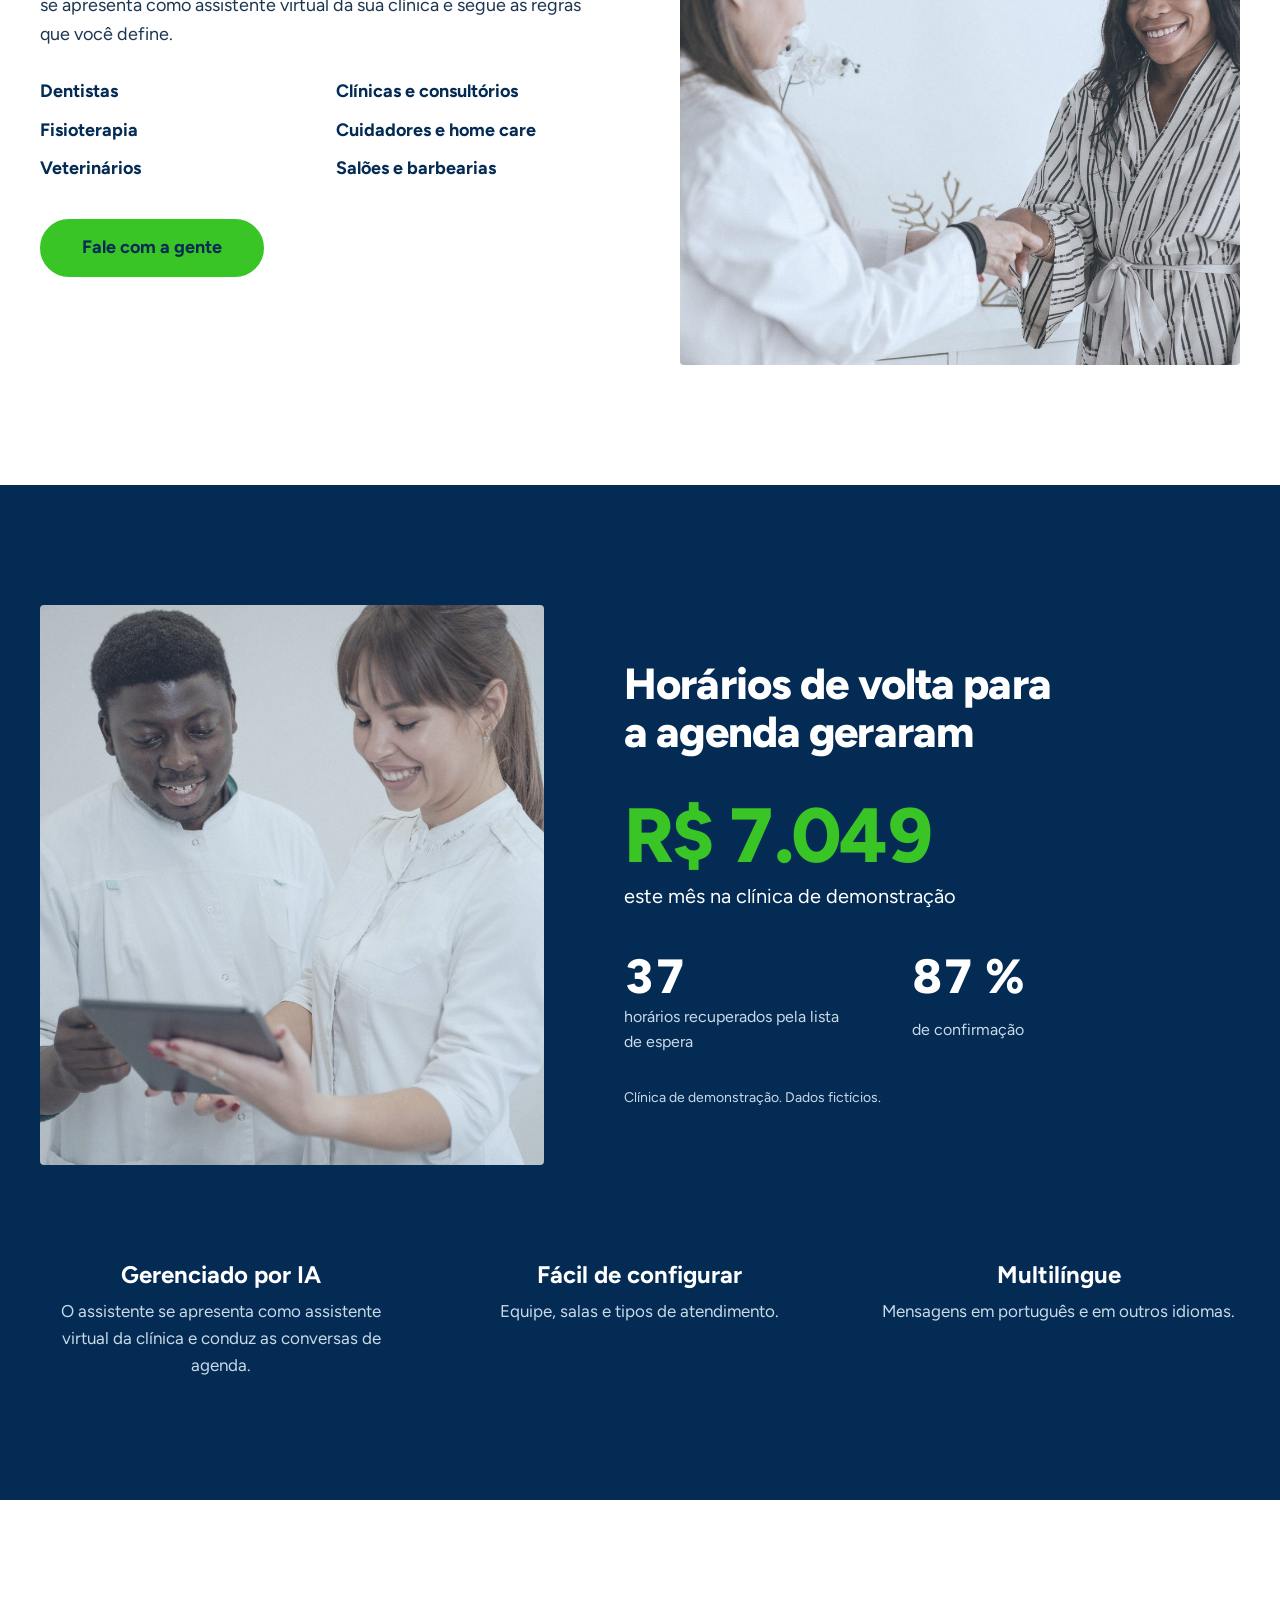
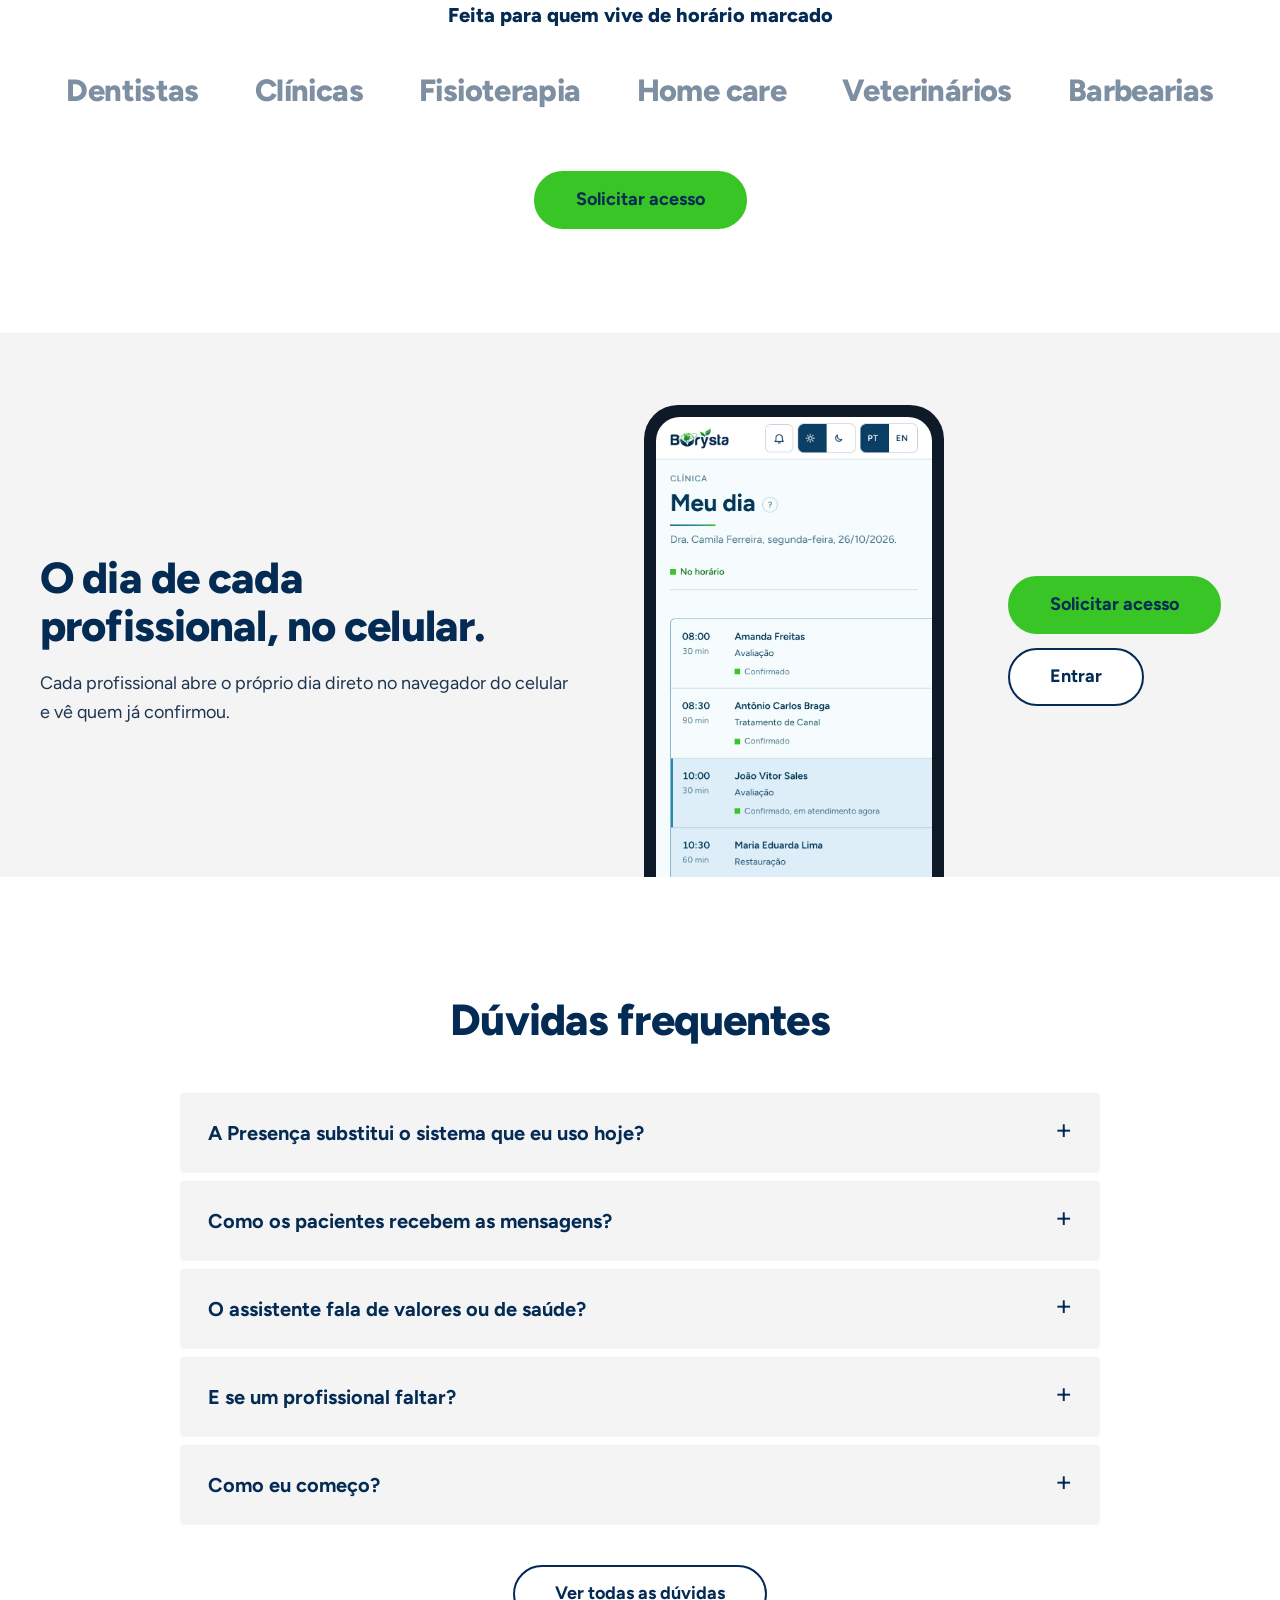
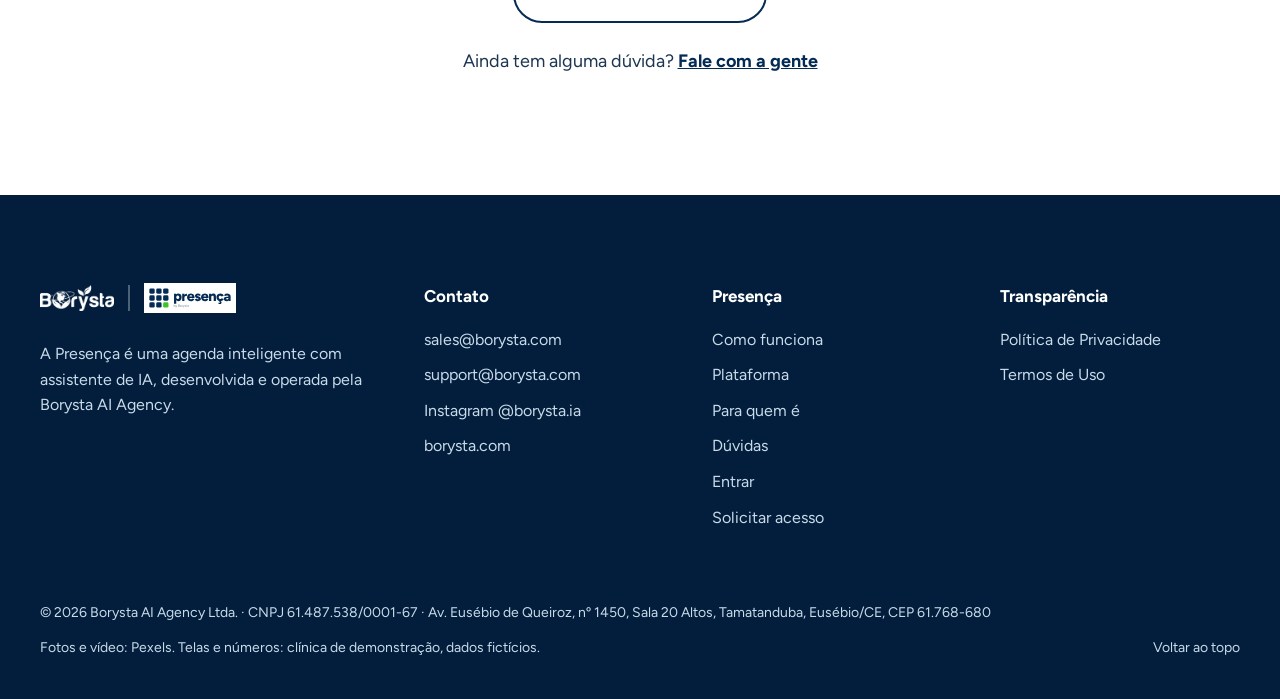
==== commit 8e509ae8: "feat(cta): align landing and FAQ CTAs with assisted pilot onboarding" ====
--- a/index.html
+++ b/index.html
@@ -92,8 +92,8 @@
       <a href="#contato">Contato</a>
     </nav>
     <div class="head__acts">
-      <a class="head__login" href="https://presenca.borysta.com/app/#/login" data-app="login">Entrar</a>
-      <a class="btn" href="https://presenca.borysta.com/app/#/cadastro" data-app="cadastro">Criar conta</a>
+      <a class="head__login" href="https://dev.presenca.borysta.com/app/#/login" data-app="login">Entrar</a>
+      <a class="btn" href="https://dev.presenca.borysta.com/app/#/cadastro" data-app="cadastro">Solicitar acesso</a>
       <button class="burger" type="button" aria-expanded="false" aria-controls="menu" data-burger>Menu</button>
     </div>
   </div>
@@ -105,8 +105,8 @@
       <a href="#duvidas">Dúvidas</a>
       <a href="#contato">Contato</a>
       <span class="drawer__acts">
-        <a class="btn btn--line" href="https://presenca.borysta.com/app/#/login">Entrar</a>
-        <a class="btn" href="https://presenca.borysta.com/app/#/cadastro">Criar conta</a>
+        <a class="btn btn--line" href="https://dev.presenca.borysta.com/app/#/login">Entrar</a>
+        <a class="btn" href="https://dev.presenca.borysta.com/app/#/cadastro">Solicitar acesso</a>
       </span>
     </nav>
   </div>
@@ -127,12 +127,12 @@
       <h1 id="hero-t">Cuidamos da sua agenda.</h1>
       <p class="hero__sub">Agenda inteligente com assistente de IA</p>
       <p class="hero__lead">A Presença é a agenda da sua clínica com apoio de IA: conversa com os pacientes, lembra, remarca, preenche os horários vagos e reorganiza o dia quando um profissional falta. Ela cuida da organização, enquanto você se concentra na sua rotina e nos seus pacientes.</p>
-      <form class="signup" action="https://presenca.borysta.com/app/#/cadastro" data-app="cadastro" data-signup>
-        <h2 class="signup__t">Crie a conta da sua clínica</h2>
+      <form class="signup" action="https://dev.presenca.borysta.com/app/#/cadastro" data-app="cadastro" data-signup>
+        <h2 class="signup__t">Solicite o acesso da sua clínica</h2>
         <label class="sr" for="s-mail">E-mail</label>
         <input id="s-mail" type="email" placeholder="Seu e-mail" autocomplete="email" spellcheck="false">
-        <button class="btn btn--lg" type="submit">Criar conta</button>
-        <p class="signup__note">O cadastro continua no ambiente seguro da plataforma. Já tem conta? <a href="https://presenca.borysta.com/app/#/login">Entrar</a></p>
+        <button class="btn btn--lg" type="submit">Solicitar acesso</button>
+        <p class="signup__note">A ativação inicial é assistida pela nossa equipe. Já tem acesso? <a href="https://dev.presenca.borysta.com/app/#/login">Entrar</a></p>
       </form>
     </div>
   </div>
@@ -175,7 +175,7 @@
         <ol><li>Um profissional faltou</li><li>Um plano remaneja os atendimentos afetados</li><li class="is-end">A recepção revisa e aprova</li></ol>
       </div>
     </div>
-    <p class="center"><a class="btn btn--lg" href="https://presenca.borysta.com/app/#/cadastro" data-app="cadastro">Criar conta</a></p>
+    <p class="center"><a class="btn btn--lg" href="https://dev.presenca.borysta.com/app/#/cadastro" data-app="cadastro">Solicitar acesso</a></p>
   </div>
 </section>
 
@@ -201,7 +201,7 @@
       <article><h3>Assistente de agenda</h3><p>O assistente propõe horários livres da agenda e remarca quando o paciente pede.</p></article>
       <article class="nutzen__pay"><h3>Formas de pagamento</h3><p>Pix Automático, Pix e boleto bancário.</p></article>
     </div>
-    <p class="center"><a class="btn btn--lg" href="https://presenca.borysta.com/app/#/cadastro" data-app="cadastro">Criar conta</a></p>
+    <p class="center"><a class="btn btn--lg" href="https://dev.presenca.borysta.com/app/#/cadastro" data-app="cadastro">Solicitar acesso</a></p>
   </div>
 </section>
 
@@ -392,7 +392,7 @@
       <li>Veterinários</li>
       <li>Barbearias</li>
     </ul>
-    <p class="center"><a class="btn btn--lg" href="https://presenca.borysta.com/app/#/cadastro" data-app="cadastro">Começar agora</a></p>
+    <p class="center"><a class="btn btn--lg" href="https://dev.presenca.borysta.com/app/#/cadastro" data-app="cadastro">Solicitar acesso</a></p>
   </div>
 </section>
 
@@ -406,8 +406,8 @@
       <div class="device__phone device__phone--solo"><img src="assets/img/app/meu-dia.webp" width="780" height="1688" alt="Tela Meu dia no celular, com os atendimentos confirmados de uma dentista" loading="lazy" decoding="async"></div>
     </figure>
     <div class="celular__acts">
-      <a class="btn btn--lg" href="https://presenca.borysta.com/app/#/cadastro" data-app="cadastro">Criar conta</a>
-      <a class="btn btn--line btn--lg" href="https://presenca.borysta.com/app/#/login">Entrar</a>
+      <a class="btn btn--lg" href="https://dev.presenca.borysta.com/app/#/cadastro" data-app="cadastro">Solicitar acesso</a>
+      <a class="btn btn--line btn--lg" href="https://dev.presenca.borysta.com/app/#/login">Entrar</a>
     </div>
   </div>
 </section>
@@ -433,7 +433,7 @@
     </details>
     <details>
       <summary>Como eu começo?</summary>
-      <p>Crie a conta da clínica e configure equipe, salas e tipos de atendimento. Se preferir, fale com a gente: mostramos a plataforma para você.</p>
+      <p>Solicite o acesso da clínica pelo site ou em <a href="mailto:sales@borysta.com">sales@borysta.com</a>. Nossa equipe acompanha a ativação inicial da conta, agenda, equipe e salas com você.</p>
     </details>
     <p class="center duvidas__all"><a class="btn btn--line btn--lg" href="duvidas.html">Ver todas as dúvidas</a></p>
     <p class="center duvidas__more">Ainda tem alguma dúvida? <a href="mailto:sales@borysta.com">Fale com a gente</a></p>
@@ -469,8 +469,8 @@
           <li><a href="#plataforma">Plataforma</a></li>
           <li><a href="#para-quem">Para quem é</a></li>
           <li><a href="#duvidas">Dúvidas</a></li>
-          <li><a href="https://presenca.borysta.com/app/#/login">Entrar</a></li>
-          <li><a href="https://presenca.borysta.com/app/#/cadastro">Criar conta</a></li>
+          <li><a href="https://dev.presenca.borysta.com/app/#/login">Entrar</a></li>
+          <li><a href="https://dev.presenca.borysta.com/app/#/cadastro">Solicitar acesso</a></li>
         </ul>
       </nav>
       <nav aria-labelledby="ft-t">
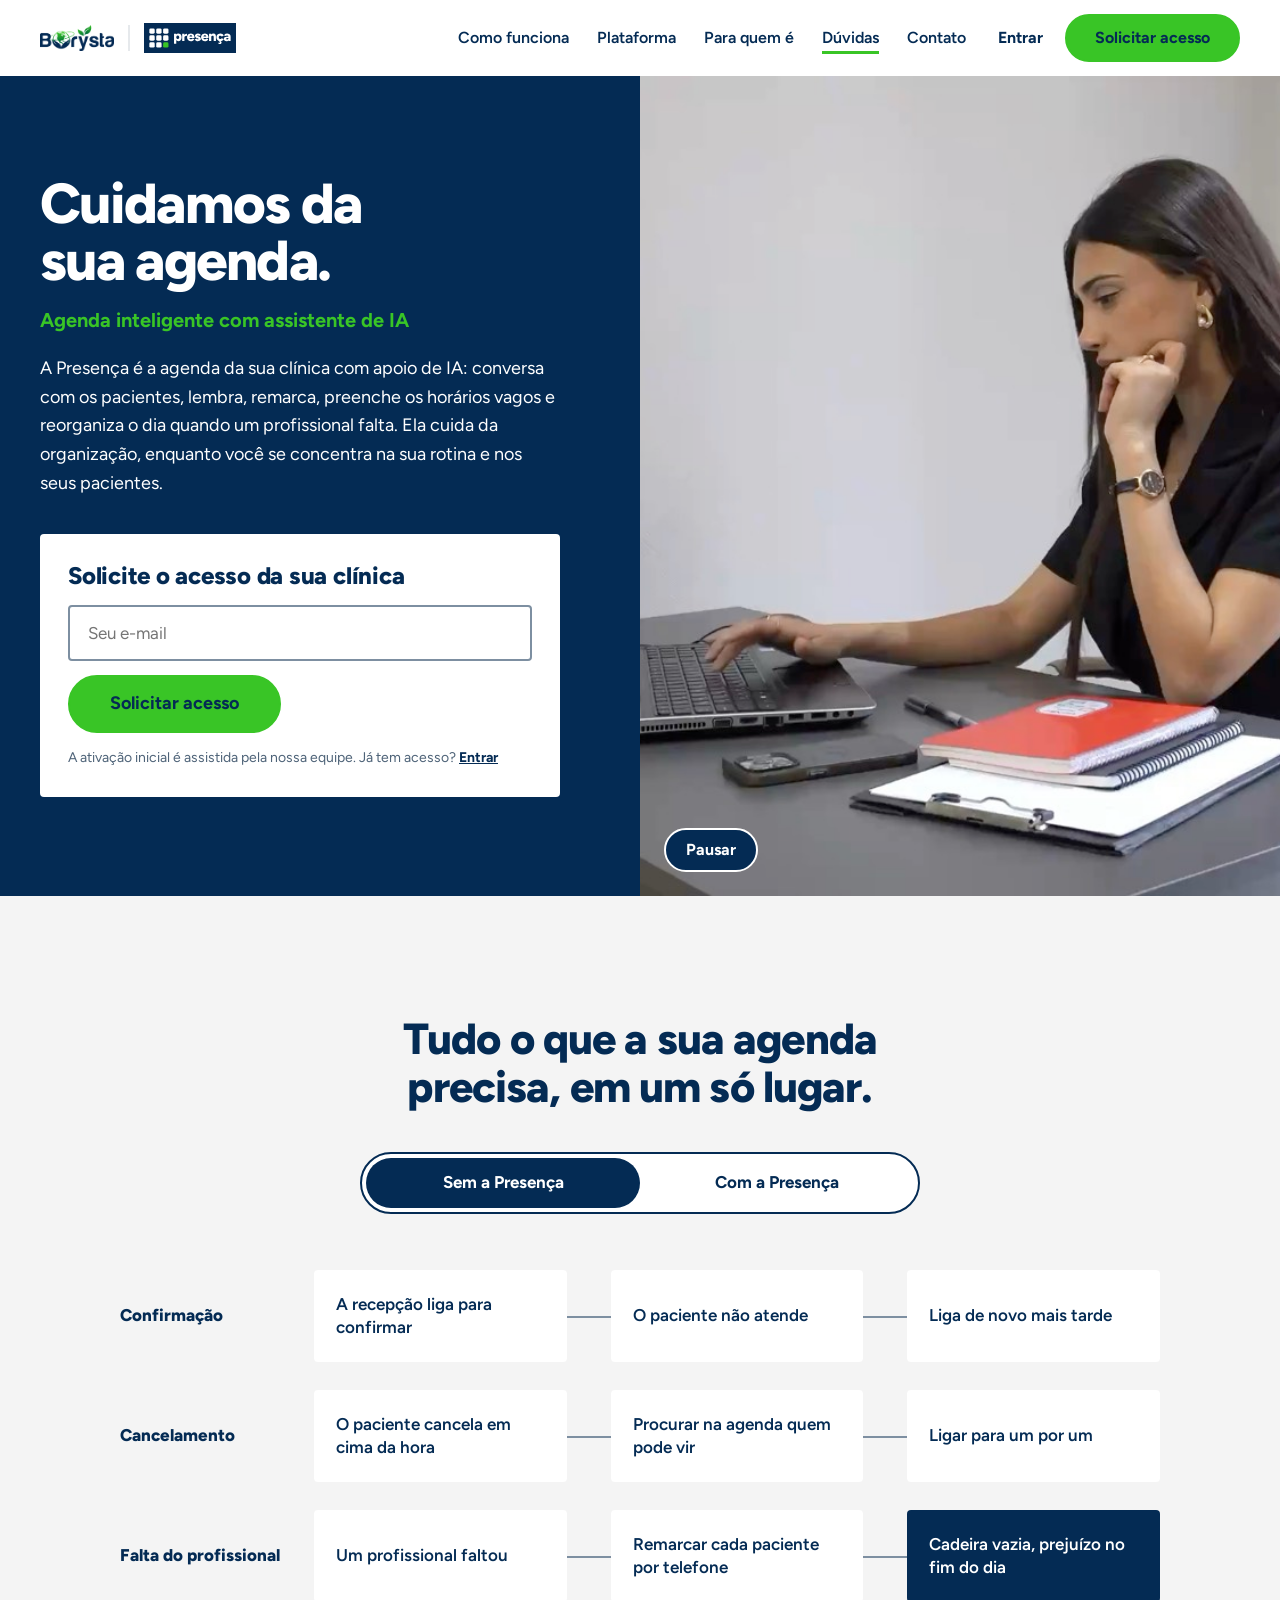
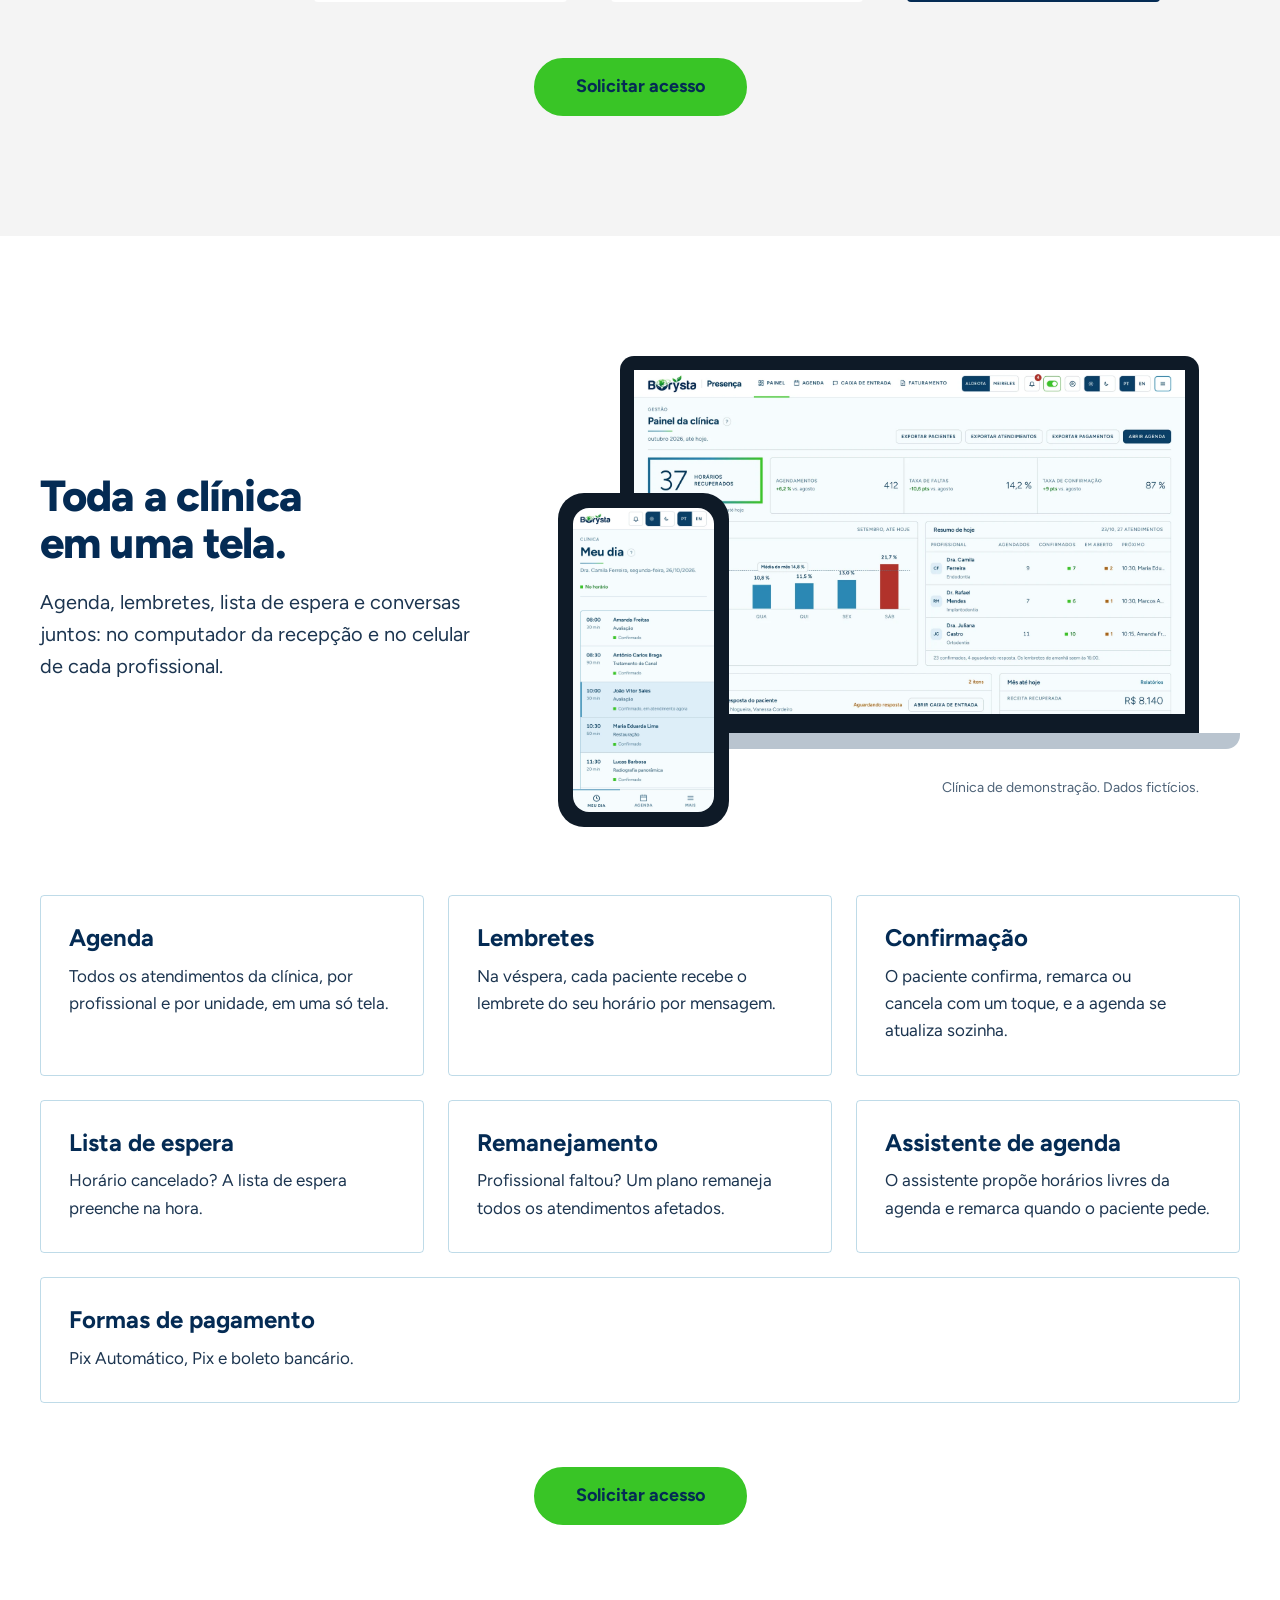
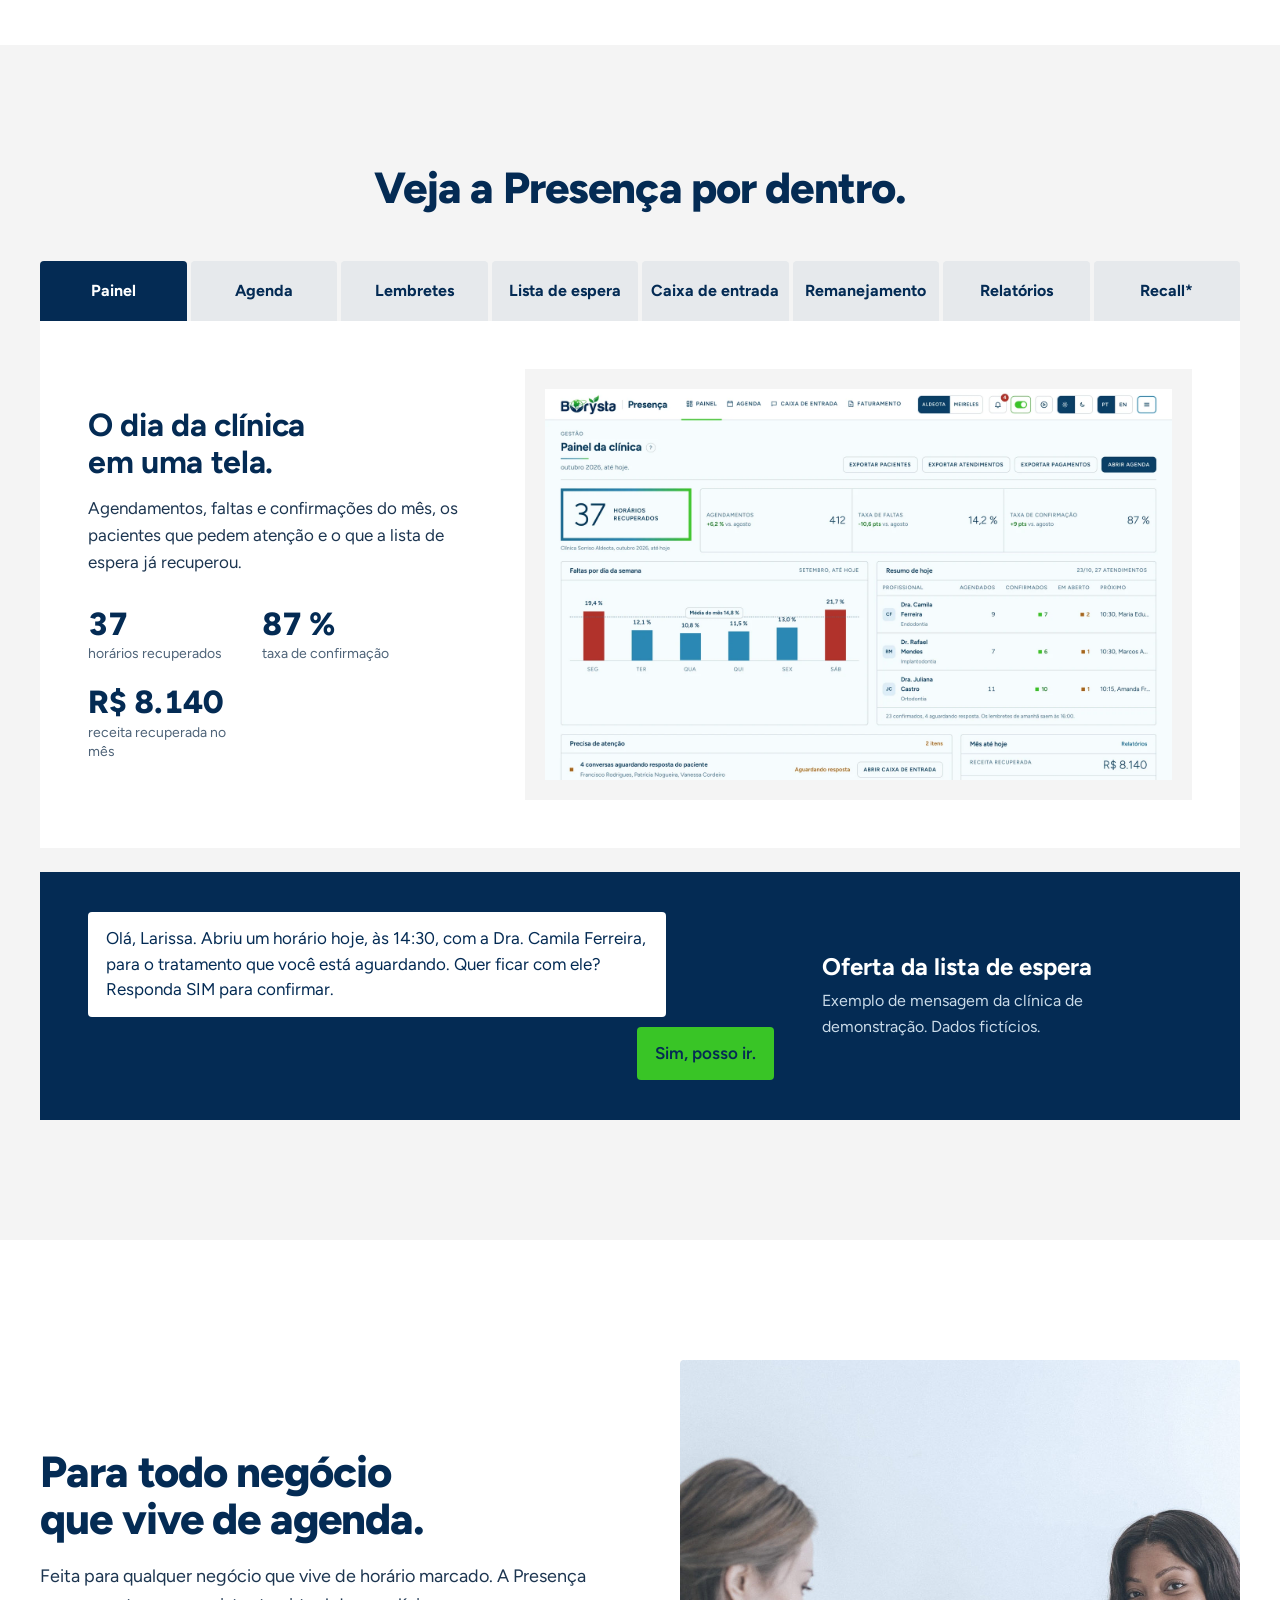
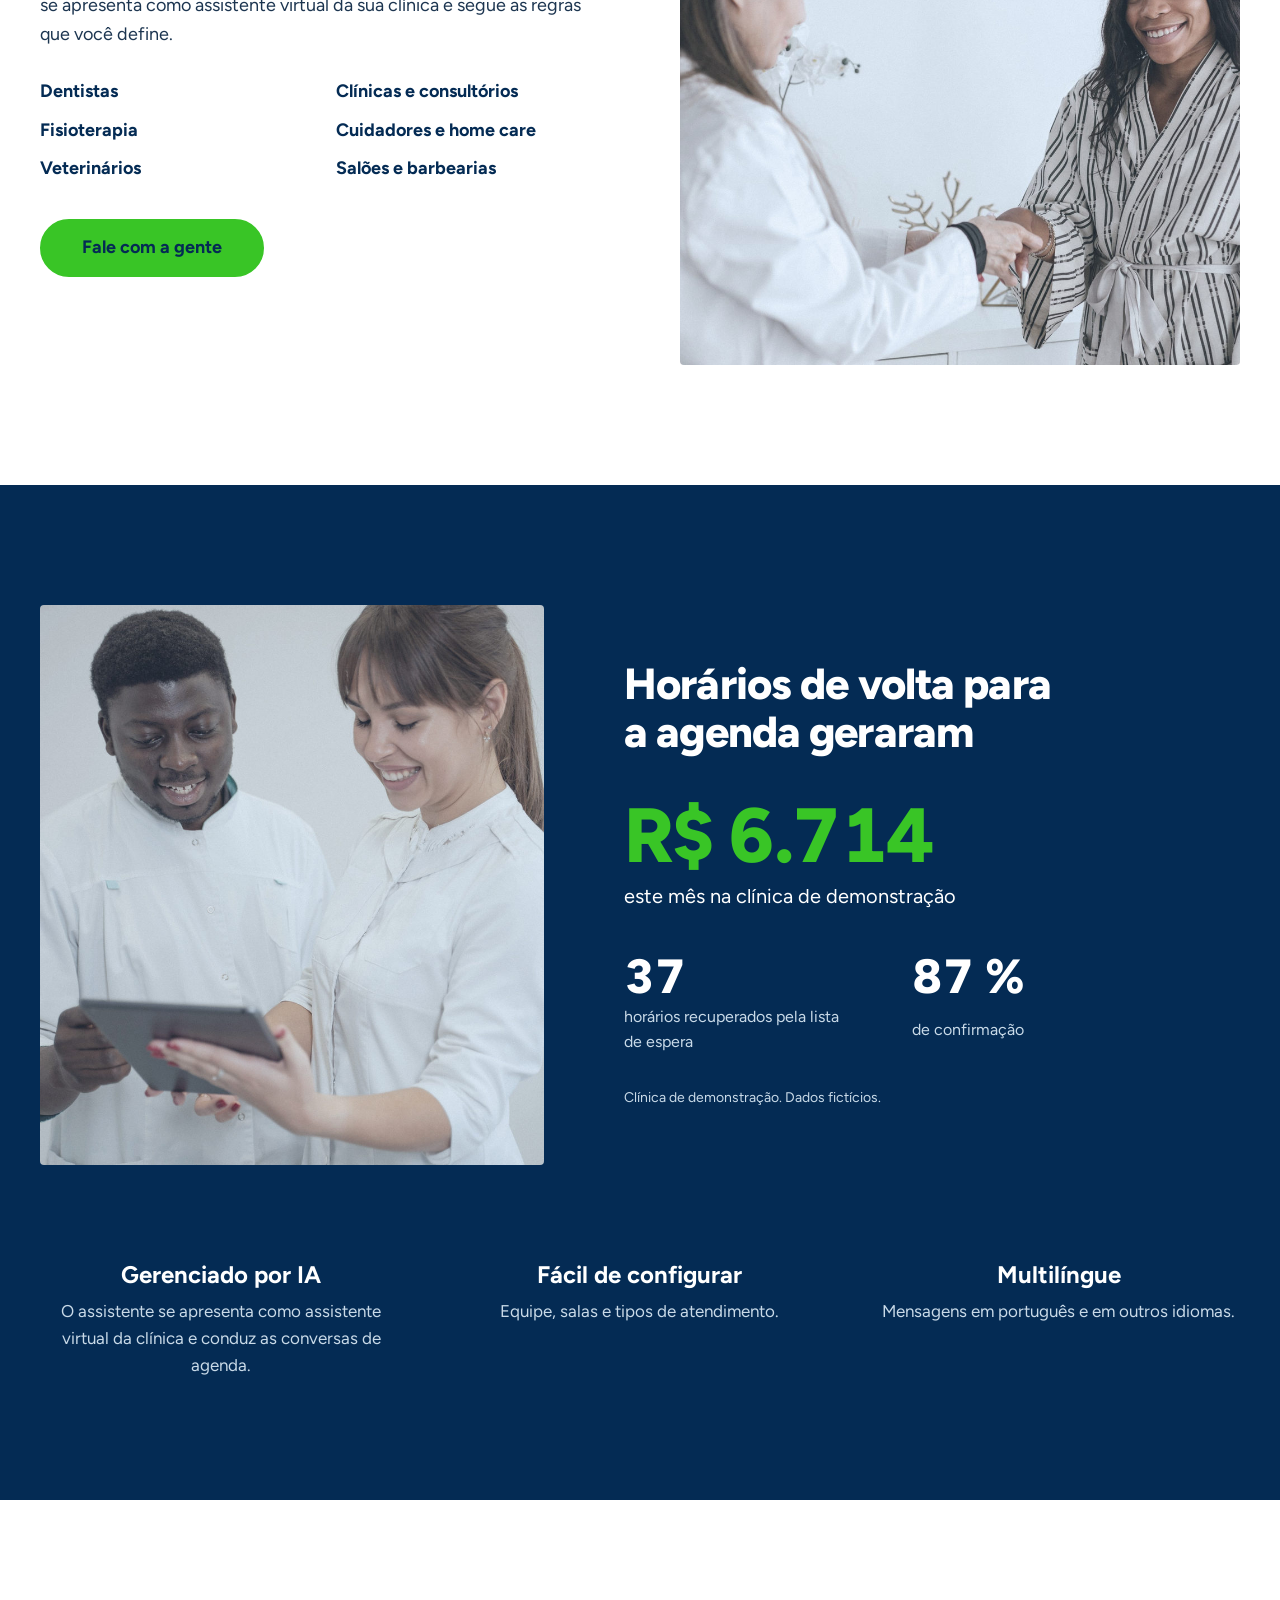
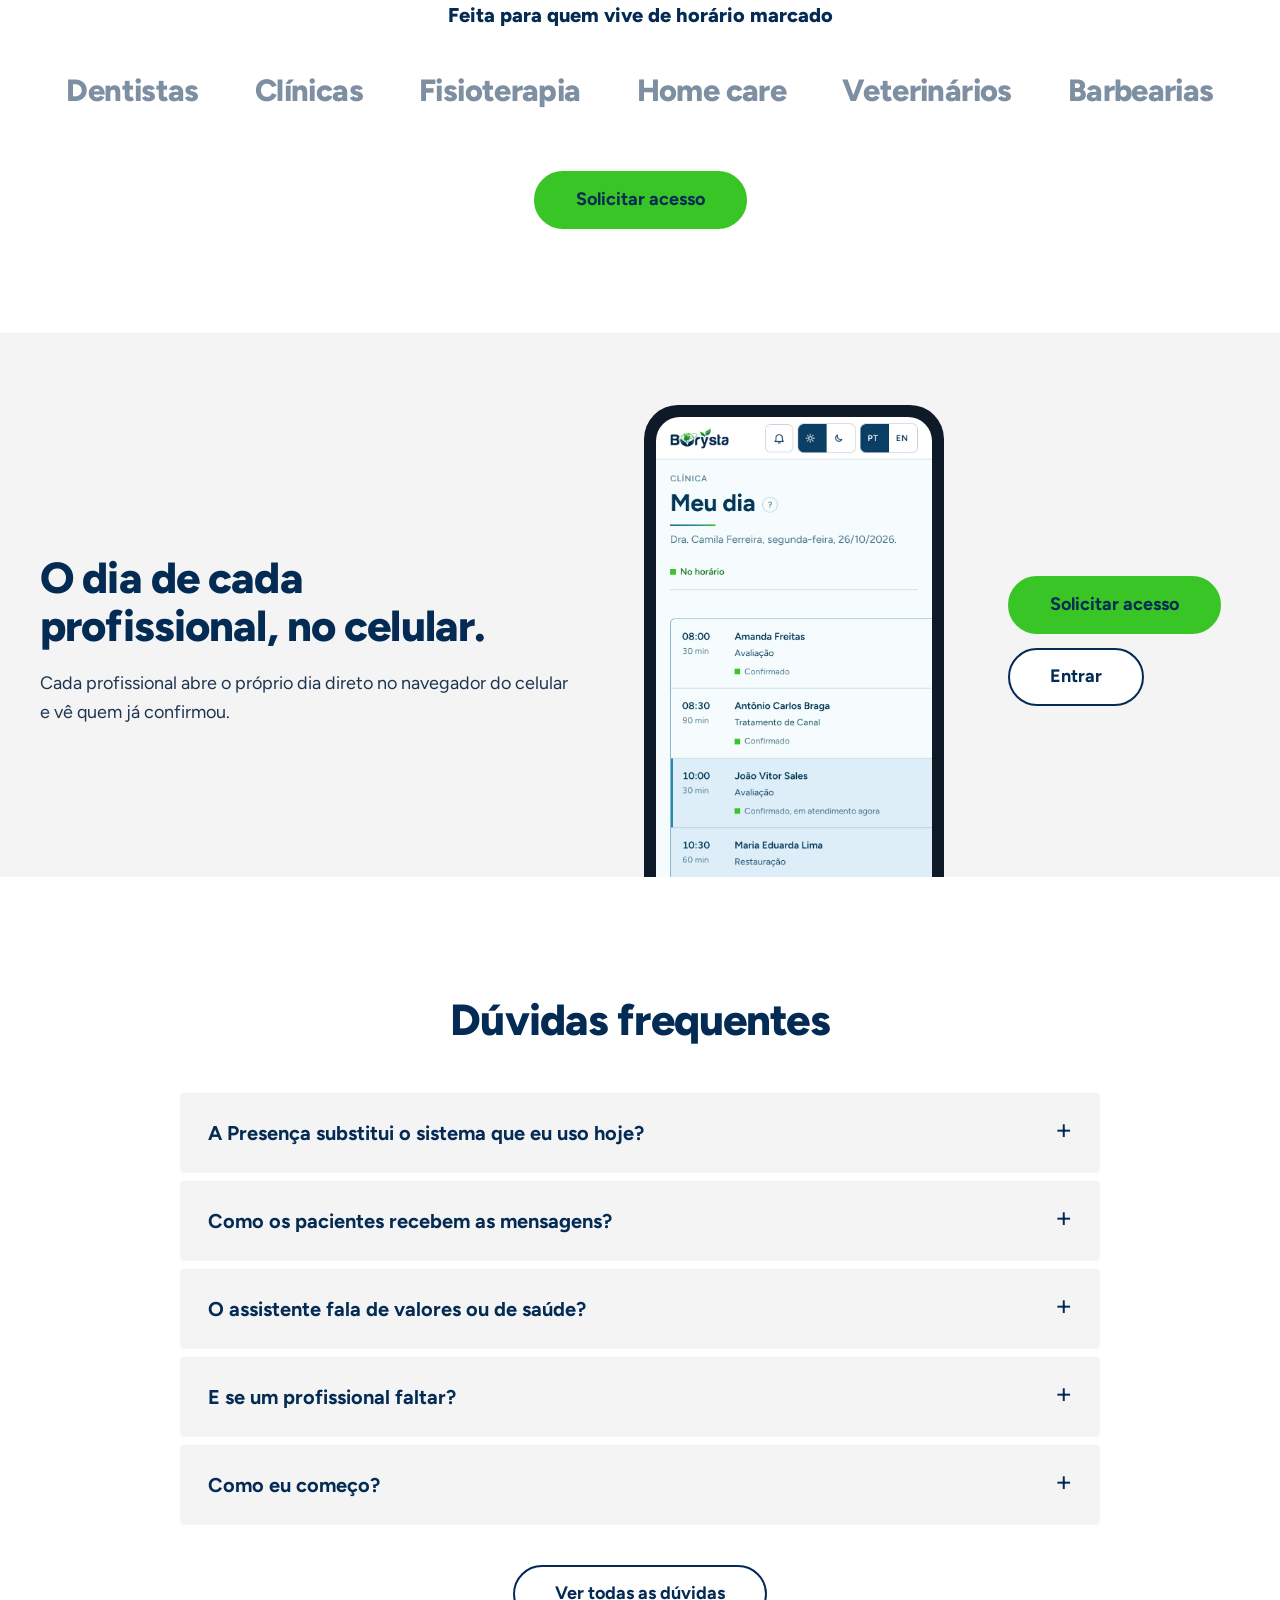
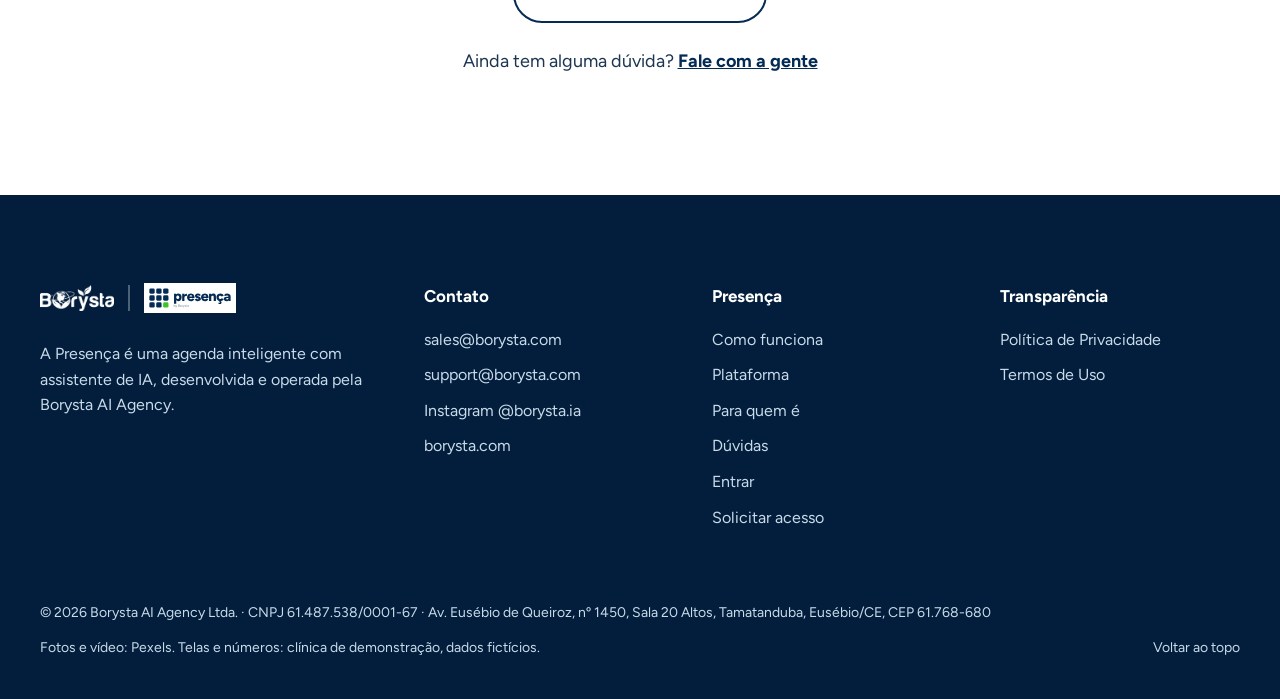
==== commit f3c108fe: "chore(homol): promote develop assisted pilot CTAs to homol" ====
--- a/index.html
+++ b/index.html
@@ -92,8 +92,8 @@
       <a href="#contato">Contato</a>
     </nav>
     <div class="head__acts">
-      <a class="head__login" href="https://dev.presenca.borysta.com/app/#/login" data-app="login">Entrar</a>
-      <a class="btn" href="https://dev.presenca.borysta.com/app/#/cadastro" data-app="cadastro">Solicitar acesso</a>
+      <a class="head__login" href="https://staging.presenca.borysta.com/app/#/login" data-app="login">Entrar</a>
+      <a class="btn" href="https://staging.presenca.borysta.com/app/#/cadastro" data-app="cadastro">Solicitar acesso</a>
       <button class="burger" type="button" aria-expanded="false" aria-controls="menu" data-burger>Menu</button>
     </div>
   </div>
@@ -105,8 +105,8 @@
       <a href="#duvidas">Dúvidas</a>
       <a href="#contato">Contato</a>
       <span class="drawer__acts">
-        <a class="btn btn--line" href="https://dev.presenca.borysta.com/app/#/login">Entrar</a>
-        <a class="btn" href="https://dev.presenca.borysta.com/app/#/cadastro">Solicitar acesso</a>
+        <a class="btn btn--line" href="https://staging.presenca.borysta.com/app/#/login">Entrar</a>
+        <a class="btn" href="https://staging.presenca.borysta.com/app/#/cadastro">Solicitar acesso</a>
       </span>
     </nav>
   </div>
@@ -127,12 +127,12 @@
       <h1 id="hero-t">Cuidamos da sua agenda.</h1>
       <p class="hero__sub">Agenda inteligente com assistente de IA</p>
       <p class="hero__lead">A Presença é a agenda da sua clínica com apoio de IA: conversa com os pacientes, lembra, remarca, preenche os horários vagos e reorganiza o dia quando um profissional falta. Ela cuida da organização, enquanto você se concentra na sua rotina e nos seus pacientes.</p>
-      <form class="signup" action="https://dev.presenca.borysta.com/app/#/cadastro" data-app="cadastro" data-signup>
+      <form class="signup" action="https://staging.presenca.borysta.com/app/#/cadastro" data-app="cadastro" data-signup>
         <h2 class="signup__t">Solicite o acesso da sua clínica</h2>
         <label class="sr" for="s-mail">E-mail</label>
         <input id="s-mail" type="email" placeholder="Seu e-mail" autocomplete="email" spellcheck="false">
         <button class="btn btn--lg" type="submit">Solicitar acesso</button>
-        <p class="signup__note">A ativação inicial é assistida pela nossa equipe. Já tem acesso? <a href="https://dev.presenca.borysta.com/app/#/login">Entrar</a></p>
+        <p class="signup__note">A ativação inicial é assistida pela nossa equipe. Já tem acesso? <a href="https://staging.presenca.borysta.com/app/#/login">Entrar</a></p>
       </form>
     </div>
   </div>
@@ -175,7 +175,7 @@
         <ol><li>Um profissional faltou</li><li>Um plano remaneja os atendimentos afetados</li><li class="is-end">A recepção revisa e aprova</li></ol>
       </div>
     </div>
-    <p class="center"><a class="btn btn--lg" href="https://dev.presenca.borysta.com/app/#/cadastro" data-app="cadastro">Solicitar acesso</a></p>
+    <p class="center"><a class="btn btn--lg" href="https://staging.presenca.borysta.com/app/#/cadastro" data-app="cadastro">Solicitar acesso</a></p>
   </div>
 </section>
 
@@ -201,7 +201,7 @@
       <article><h3>Assistente de agenda</h3><p>O assistente propõe horários livres da agenda e remarca quando o paciente pede.</p></article>
       <article class="nutzen__pay"><h3>Formas de pagamento</h3><p>Pix Automático, Pix e boleto bancário.</p></article>
     </div>
-    <p class="center"><a class="btn btn--lg" href="https://dev.presenca.borysta.com/app/#/cadastro" data-app="cadastro">Solicitar acesso</a></p>
+    <p class="center"><a class="btn btn--lg" href="https://staging.presenca.borysta.com/app/#/cadastro" data-app="cadastro">Solicitar acesso</a></p>
   </div>
 </section>
 
@@ -392,7 +392,7 @@
       <li>Veterinários</li>
       <li>Barbearias</li>
     </ul>
-    <p class="center"><a class="btn btn--lg" href="https://dev.presenca.borysta.com/app/#/cadastro" data-app="cadastro">Solicitar acesso</a></p>
+    <p class="center"><a class="btn btn--lg" href="https://staging.presenca.borysta.com/app/#/cadastro" data-app="cadastro">Solicitar acesso</a></p>
   </div>
 </section>
 
@@ -406,8 +406,8 @@
       <div class="device__phone device__phone--solo"><img src="assets/img/app/meu-dia.webp" width="780" height="1688" alt="Tela Meu dia no celular, com os atendimentos confirmados de uma dentista" loading="lazy" decoding="async"></div>
     </figure>
     <div class="celular__acts">
-      <a class="btn btn--lg" href="https://dev.presenca.borysta.com/app/#/cadastro" data-app="cadastro">Solicitar acesso</a>
-      <a class="btn btn--line btn--lg" href="https://dev.presenca.borysta.com/app/#/login">Entrar</a>
+      <a class="btn btn--lg" href="https://staging.presenca.borysta.com/app/#/cadastro" data-app="cadastro">Solicitar acesso</a>
+      <a class="btn btn--line btn--lg" href="https://staging.presenca.borysta.com/app/#/login">Entrar</a>
     </div>
   </div>
 </section>
@@ -469,8 +469,8 @@
           <li><a href="#plataforma">Plataforma</a></li>
           <li><a href="#para-quem">Para quem é</a></li>
           <li><a href="#duvidas">Dúvidas</a></li>
-          <li><a href="https://dev.presenca.borysta.com/app/#/login">Entrar</a></li>
-          <li><a href="https://dev.presenca.borysta.com/app/#/cadastro">Solicitar acesso</a></li>
+          <li><a href="https://staging.presenca.borysta.com/app/#/login">Entrar</a></li>
+          <li><a href="https://staging.presenca.borysta.com/app/#/cadastro">Solicitar acesso</a></li>
         </ul>
       </nav>
       <nav aria-labelledby="ft-t">
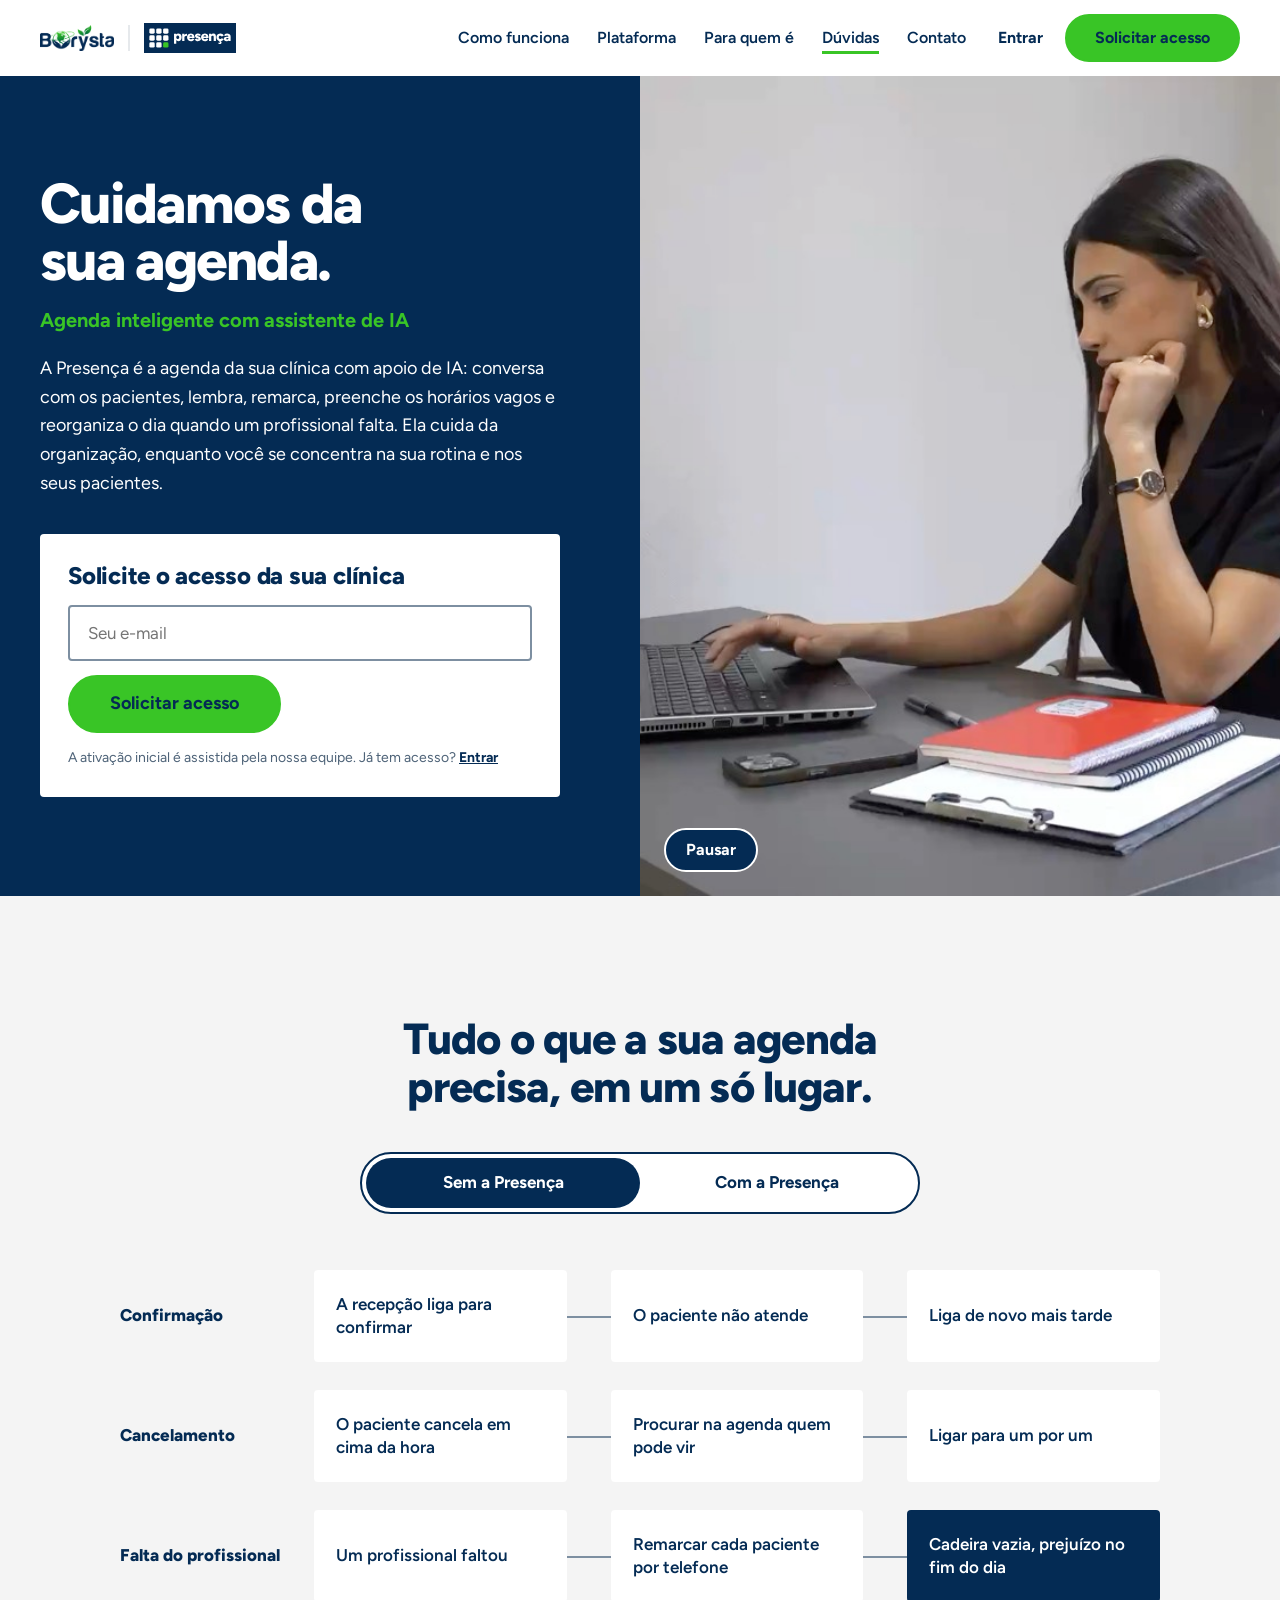
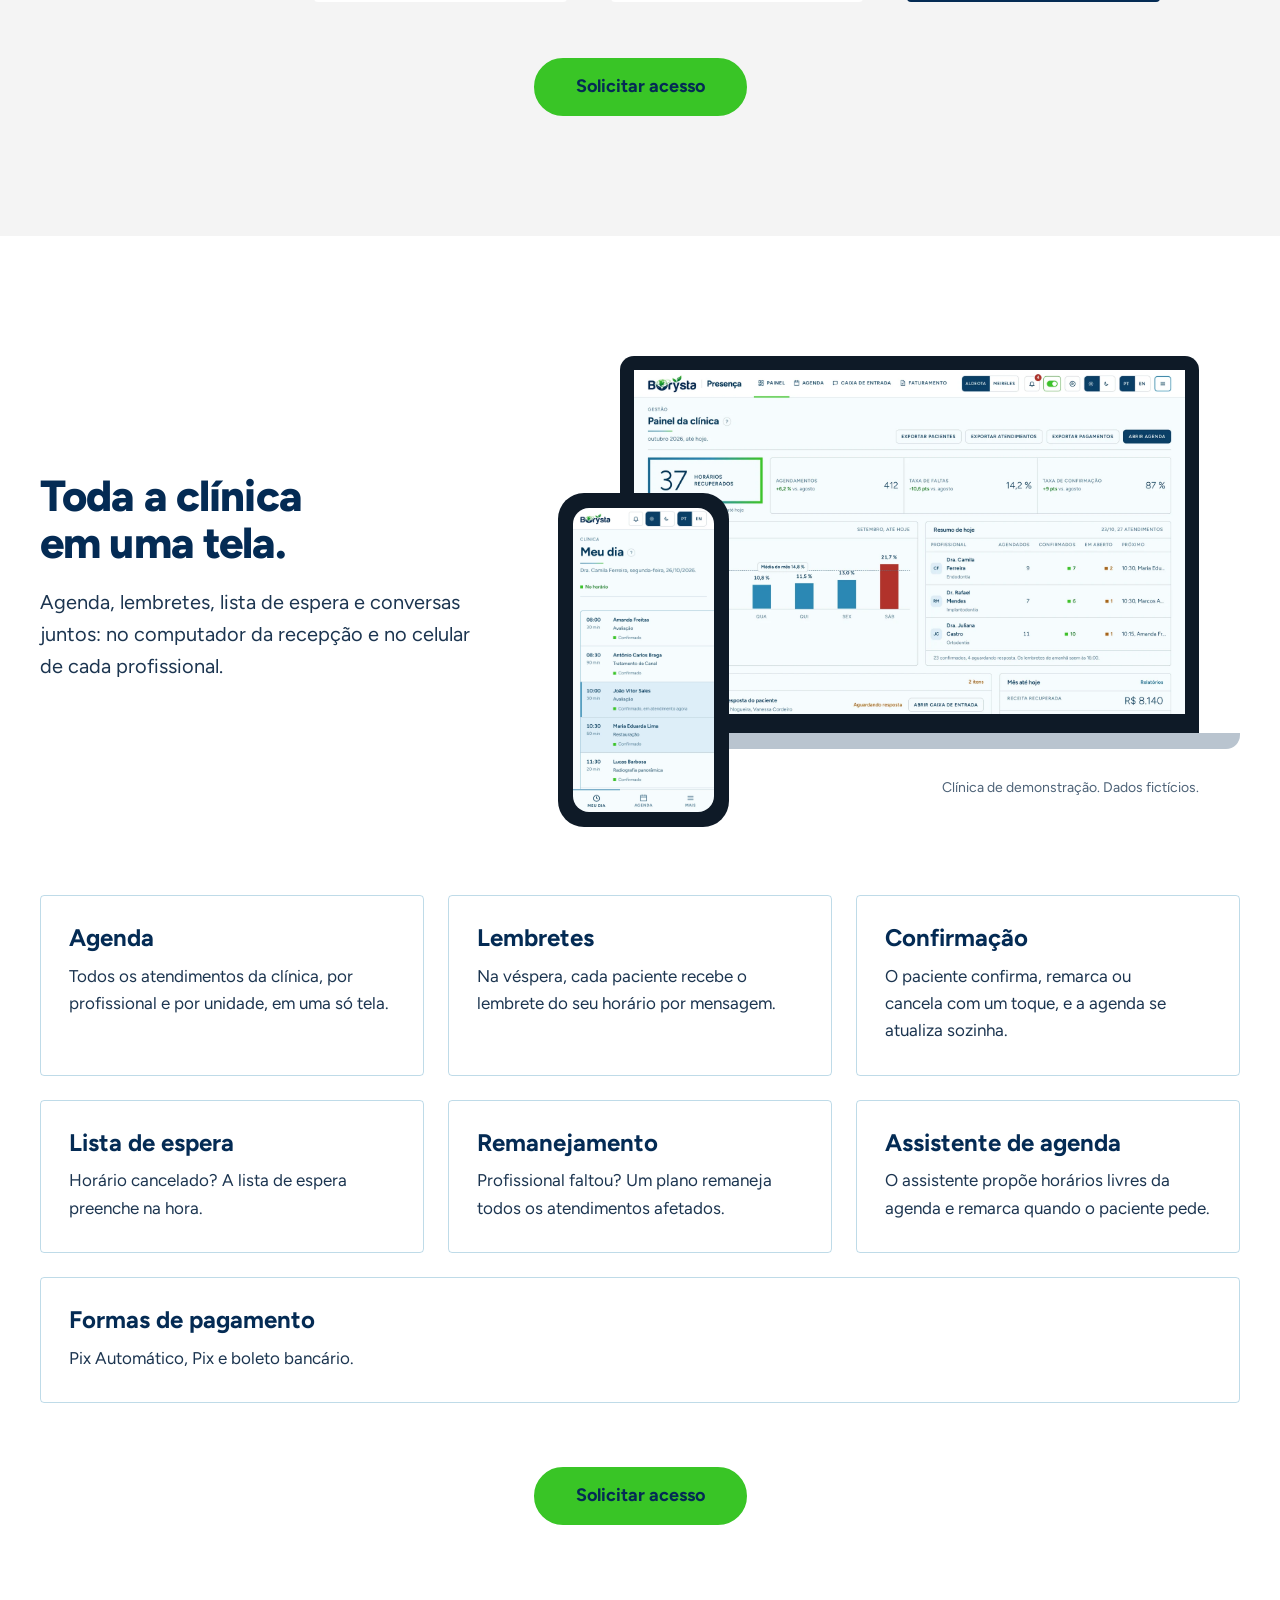
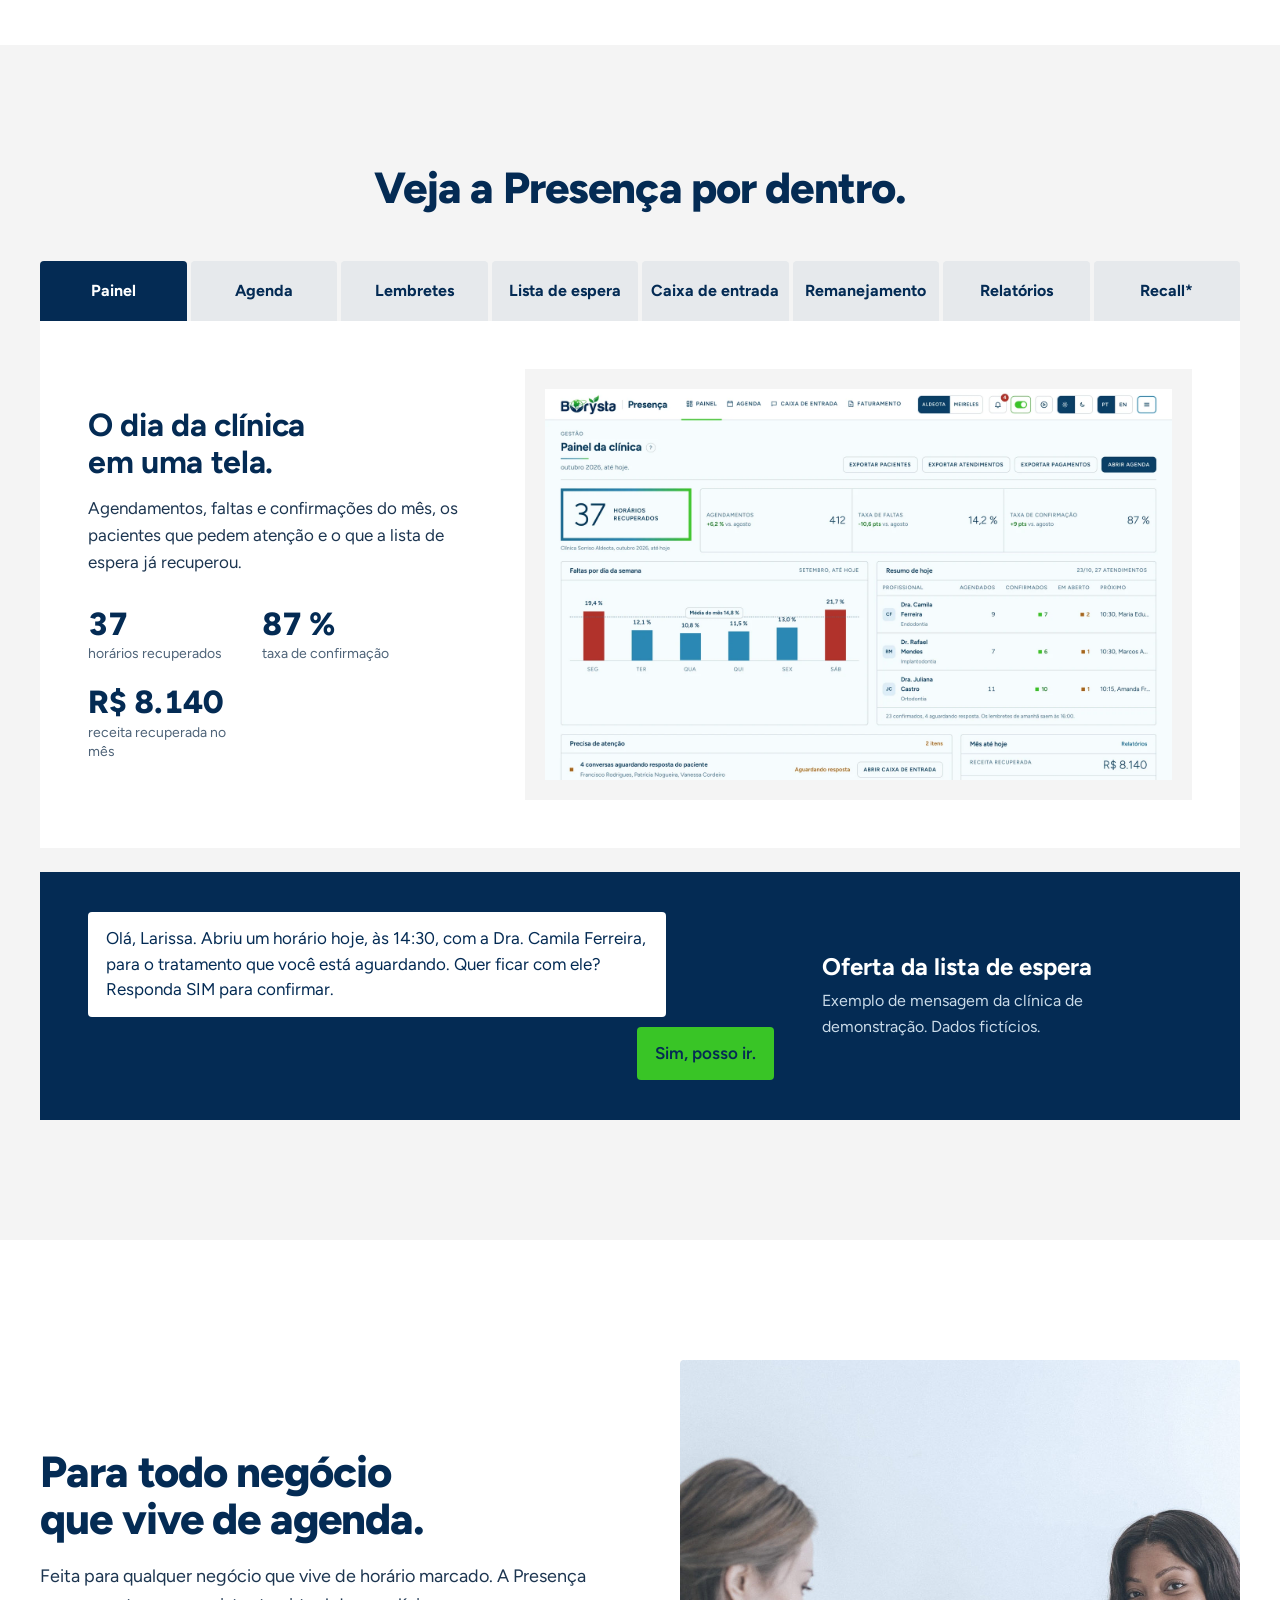
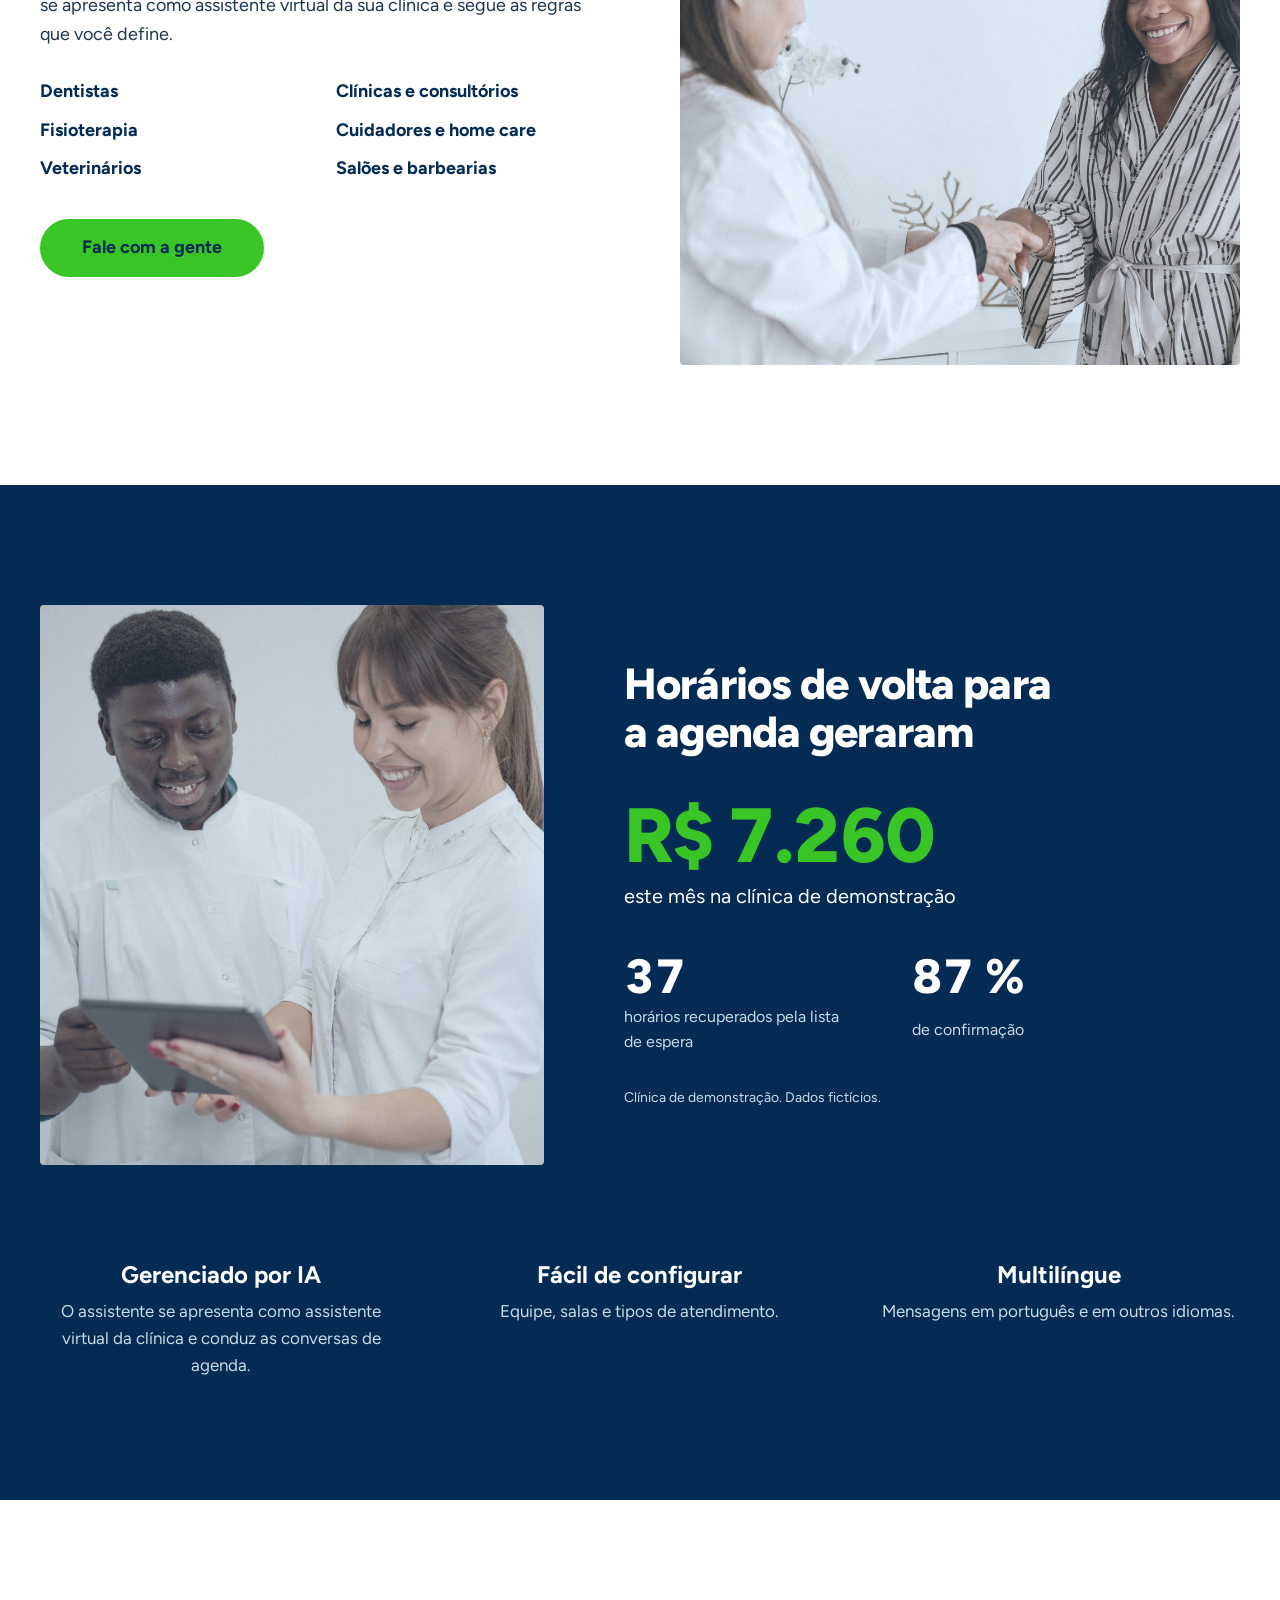
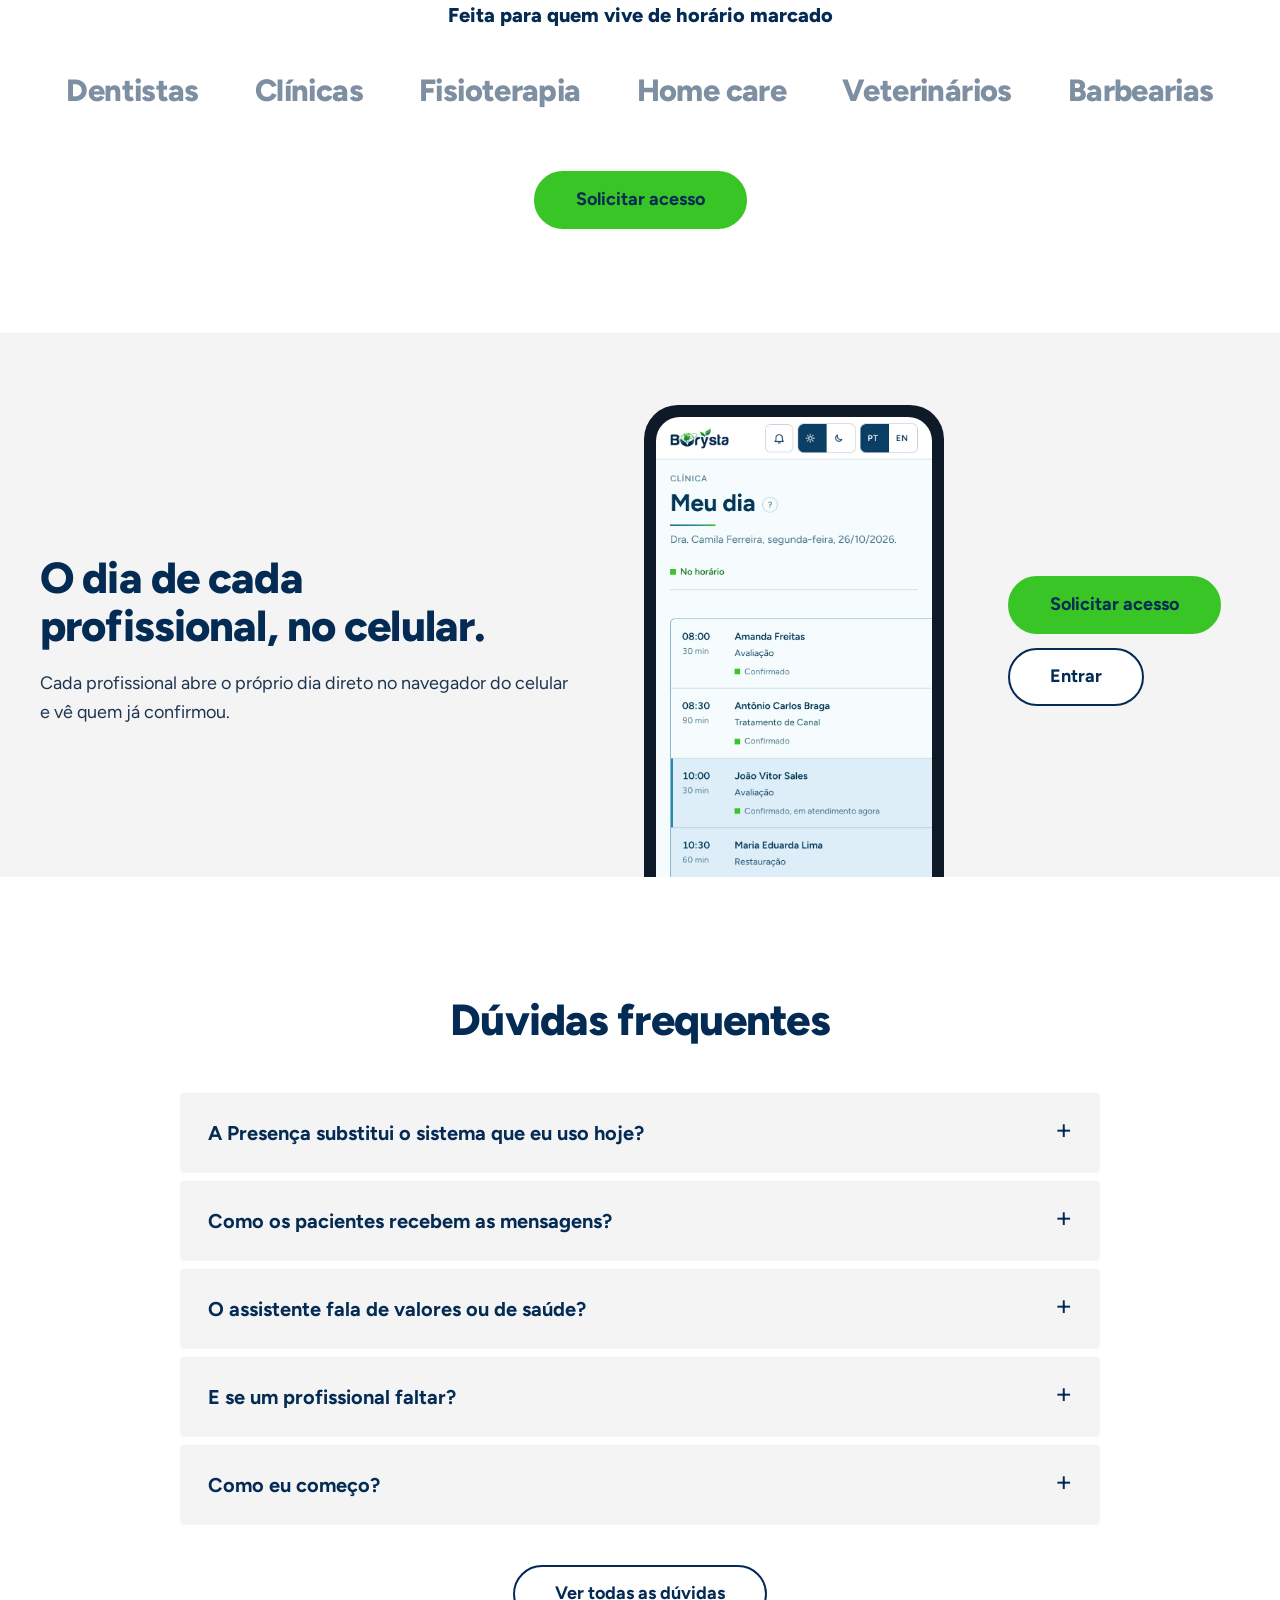
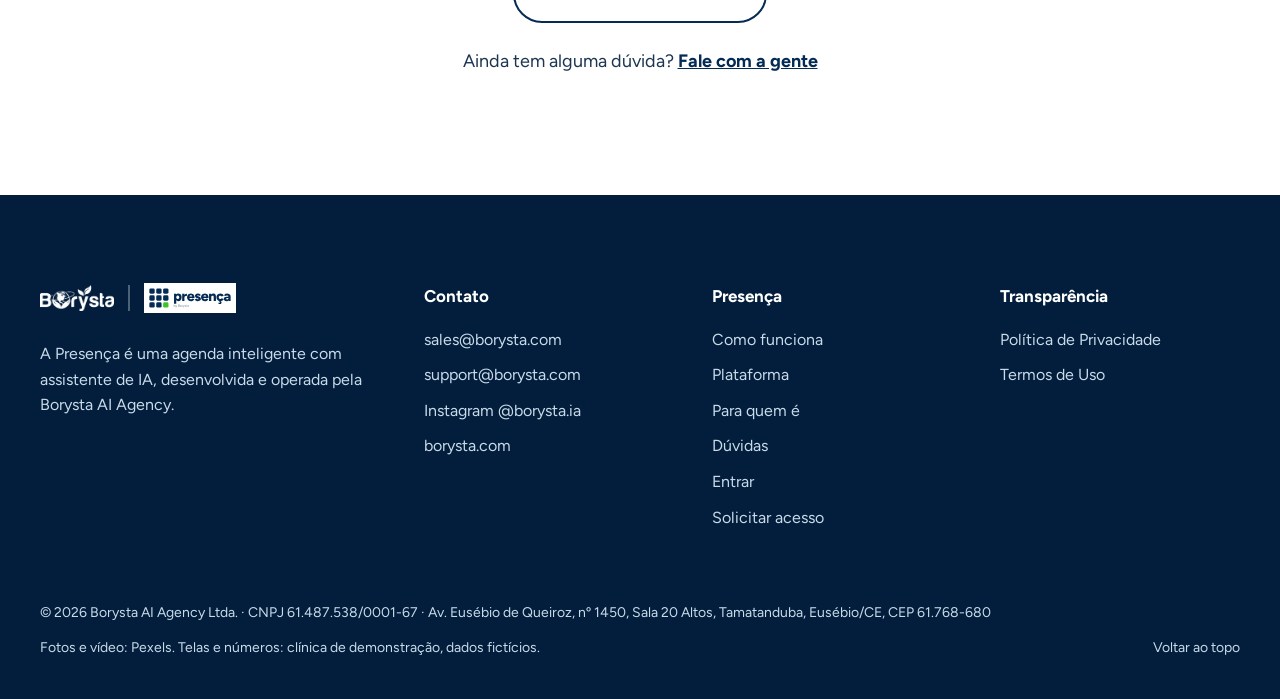
==== commit fc814900: "chore(release): v1.0.1 assisted pilot request-access CTAs" ====
--- a/index.html
+++ b/index.html
@@ -92,8 +92,8 @@
       <a href="#contato">Contato</a>
     </nav>
     <div class="head__acts">
-      <a class="head__login" href="https://staging.presenca.borysta.com/app/#/login" data-app="login">Entrar</a>
-      <a class="btn" href="https://staging.presenca.borysta.com/app/#/cadastro" data-app="cadastro">Solicitar acesso</a>
+      <a class="head__login" href="https://presenca.borysta.com/app/#/login" data-app="login">Entrar</a>
+      <a class="btn" href="https://presenca.borysta.com/app/#/cadastro" data-app="cadastro">Solicitar acesso</a>
       <button class="burger" type="button" aria-expanded="false" aria-controls="menu" data-burger>Menu</button>
     </div>
   </div>
@@ -105,8 +105,8 @@
       <a href="#duvidas">Dúvidas</a>
       <a href="#contato">Contato</a>
       <span class="drawer__acts">
-        <a class="btn btn--line" href="https://staging.presenca.borysta.com/app/#/login">Entrar</a>
-        <a class="btn" href="https://staging.presenca.borysta.com/app/#/cadastro">Solicitar acesso</a>
+        <a class="btn btn--line" href="https://presenca.borysta.com/app/#/login">Entrar</a>
+        <a class="btn" href="https://presenca.borysta.com/app/#/cadastro">Solicitar acesso</a>
       </span>
     </nav>
   </div>
@@ -127,12 +127,12 @@
       <h1 id="hero-t">Cuidamos da sua agenda.</h1>
       <p class="hero__sub">Agenda inteligente com assistente de IA</p>
       <p class="hero__lead">A Presença é a agenda da sua clínica com apoio de IA: conversa com os pacientes, lembra, remarca, preenche os horários vagos e reorganiza o dia quando um profissional falta. Ela cuida da organização, enquanto você se concentra na sua rotina e nos seus pacientes.</p>
-      <form class="signup" action="https://staging.presenca.borysta.com/app/#/cadastro" data-app="cadastro" data-signup>
+      <form class="signup" action="https://presenca.borysta.com/app/#/cadastro" data-app="cadastro" data-signup>
         <h2 class="signup__t">Solicite o acesso da sua clínica</h2>
         <label class="sr" for="s-mail">E-mail</label>
         <input id="s-mail" type="email" placeholder="Seu e-mail" autocomplete="email" spellcheck="false">
         <button class="btn btn--lg" type="submit">Solicitar acesso</button>
-        <p class="signup__note">A ativação inicial é assistida pela nossa equipe. Já tem acesso? <a href="https://staging.presenca.borysta.com/app/#/login">Entrar</a></p>
+        <p class="signup__note">A ativação inicial é assistida pela nossa equipe. Já tem acesso? <a href="https://presenca.borysta.com/app/#/login">Entrar</a></p>
       </form>
     </div>
   </div>
@@ -175,7 +175,7 @@
         <ol><li>Um profissional faltou</li><li>Um plano remaneja os atendimentos afetados</li><li class="is-end">A recepção revisa e aprova</li></ol>
       </div>
     </div>
-    <p class="center"><a class="btn btn--lg" href="https://staging.presenca.borysta.com/app/#/cadastro" data-app="cadastro">Solicitar acesso</a></p>
+    <p class="center"><a class="btn btn--lg" href="https://presenca.borysta.com/app/#/cadastro" data-app="cadastro">Solicitar acesso</a></p>
   </div>
 </section>
 
@@ -201,7 +201,7 @@
       <article><h3>Assistente de agenda</h3><p>O assistente propõe horários livres da agenda e remarca quando o paciente pede.</p></article>
       <article class="nutzen__pay"><h3>Formas de pagamento</h3><p>Pix Automático, Pix e boleto bancário.</p></article>
     </div>
-    <p class="center"><a class="btn btn--lg" href="https://staging.presenca.borysta.com/app/#/cadastro" data-app="cadastro">Solicitar acesso</a></p>
+    <p class="center"><a class="btn btn--lg" href="https://presenca.borysta.com/app/#/cadastro" data-app="cadastro">Solicitar acesso</a></p>
   </div>
 </section>
 
@@ -392,7 +392,7 @@
       <li>Veterinários</li>
       <li>Barbearias</li>
     </ul>
-    <p class="center"><a class="btn btn--lg" href="https://staging.presenca.borysta.com/app/#/cadastro" data-app="cadastro">Solicitar acesso</a></p>
+    <p class="center"><a class="btn btn--lg" href="https://presenca.borysta.com/app/#/cadastro" data-app="cadastro">Solicitar acesso</a></p>
   </div>
 </section>
 
@@ -406,8 +406,8 @@
       <div class="device__phone device__phone--solo"><img src="assets/img/app/meu-dia.webp" width="780" height="1688" alt="Tela Meu dia no celular, com os atendimentos confirmados de uma dentista" loading="lazy" decoding="async"></div>
     </figure>
     <div class="celular__acts">
-      <a class="btn btn--lg" href="https://staging.presenca.borysta.com/app/#/cadastro" data-app="cadastro">Solicitar acesso</a>
-      <a class="btn btn--line btn--lg" href="https://staging.presenca.borysta.com/app/#/login">Entrar</a>
+      <a class="btn btn--lg" href="https://presenca.borysta.com/app/#/cadastro" data-app="cadastro">Solicitar acesso</a>
+      <a class="btn btn--line btn--lg" href="https://presenca.borysta.com/app/#/login">Entrar</a>
     </div>
   </div>
 </section>
@@ -469,8 +469,8 @@
           <li><a href="#plataforma">Plataforma</a></li>
           <li><a href="#para-quem">Para quem é</a></li>
           <li><a href="#duvidas">Dúvidas</a></li>
-          <li><a href="https://staging.presenca.borysta.com/app/#/login">Entrar</a></li>
-          <li><a href="https://staging.presenca.borysta.com/app/#/cadastro">Solicitar acesso</a></li>
+          <li><a href="https://presenca.borysta.com/app/#/login">Entrar</a></li>
+          <li><a href="https://presenca.borysta.com/app/#/cadastro">Solicitar acesso</a></li>
         </ul>
       </nav>
       <nav aria-labelledby="ft-t">
